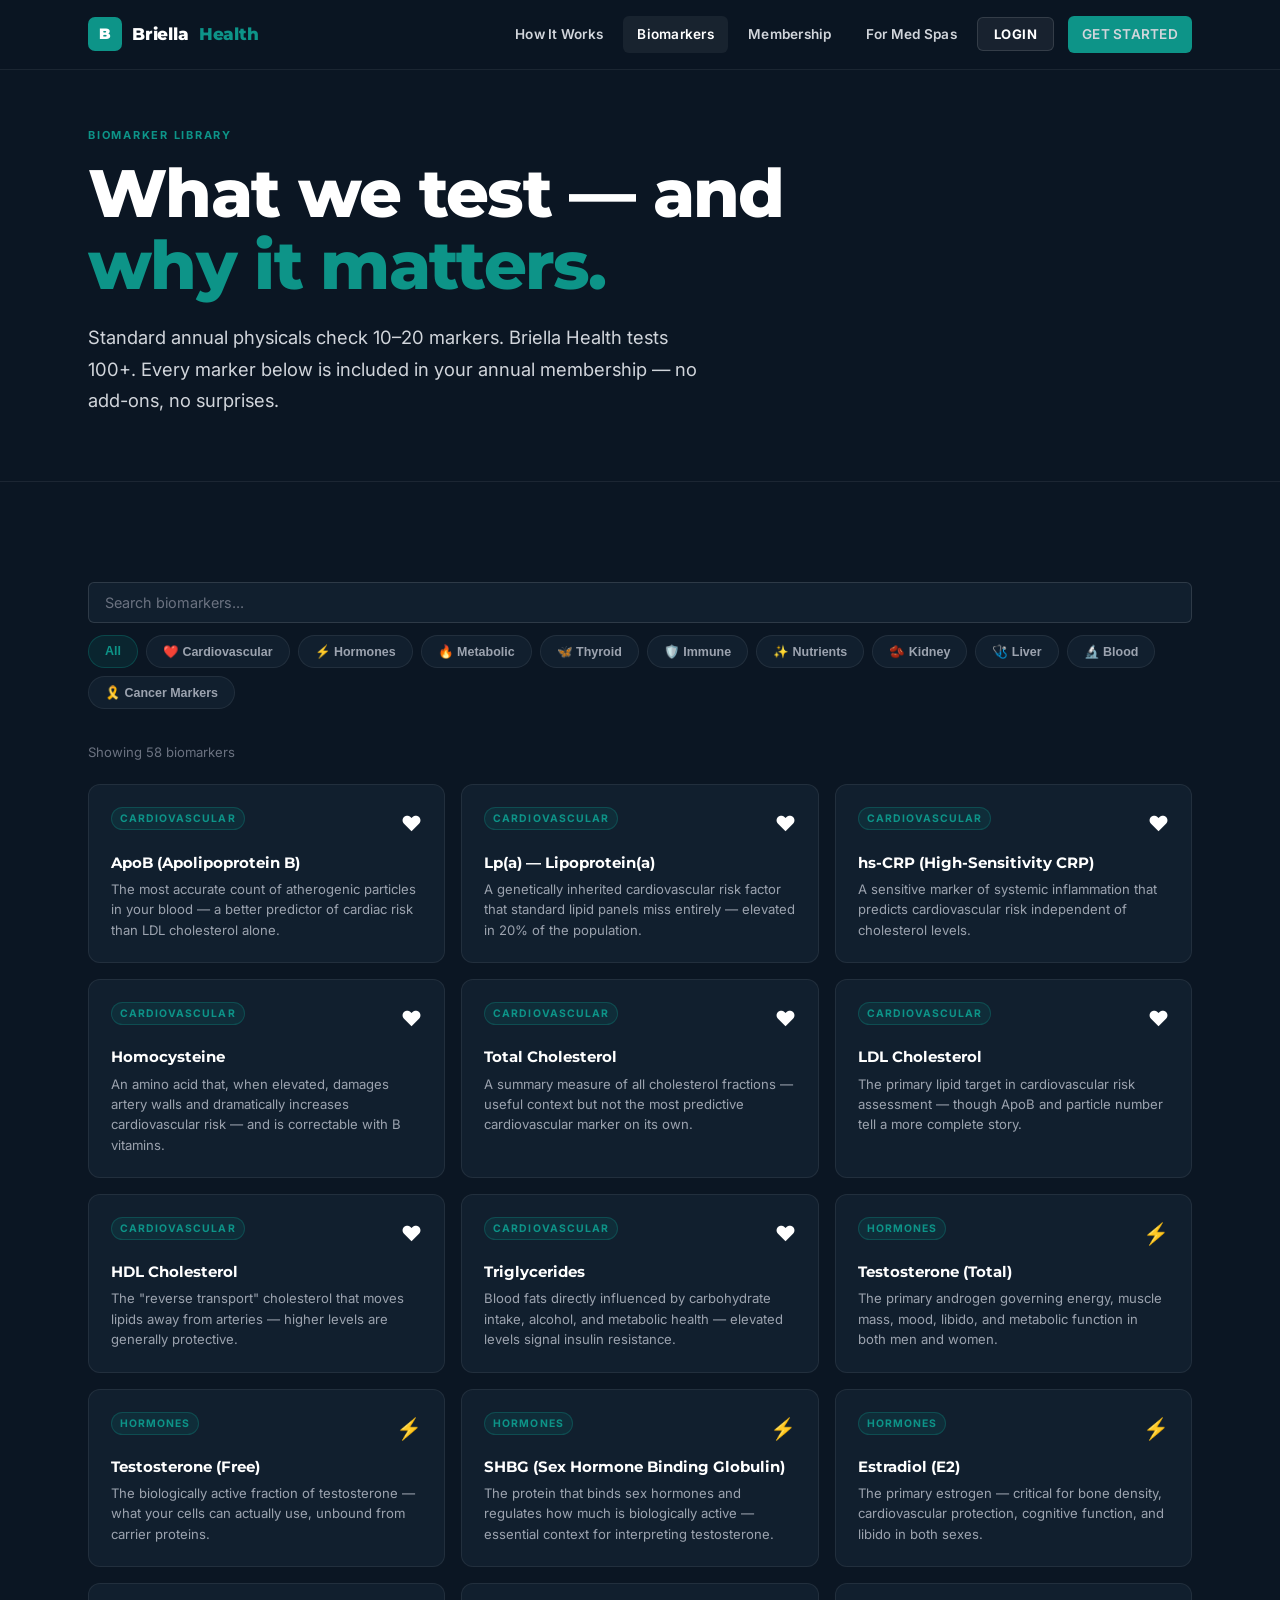
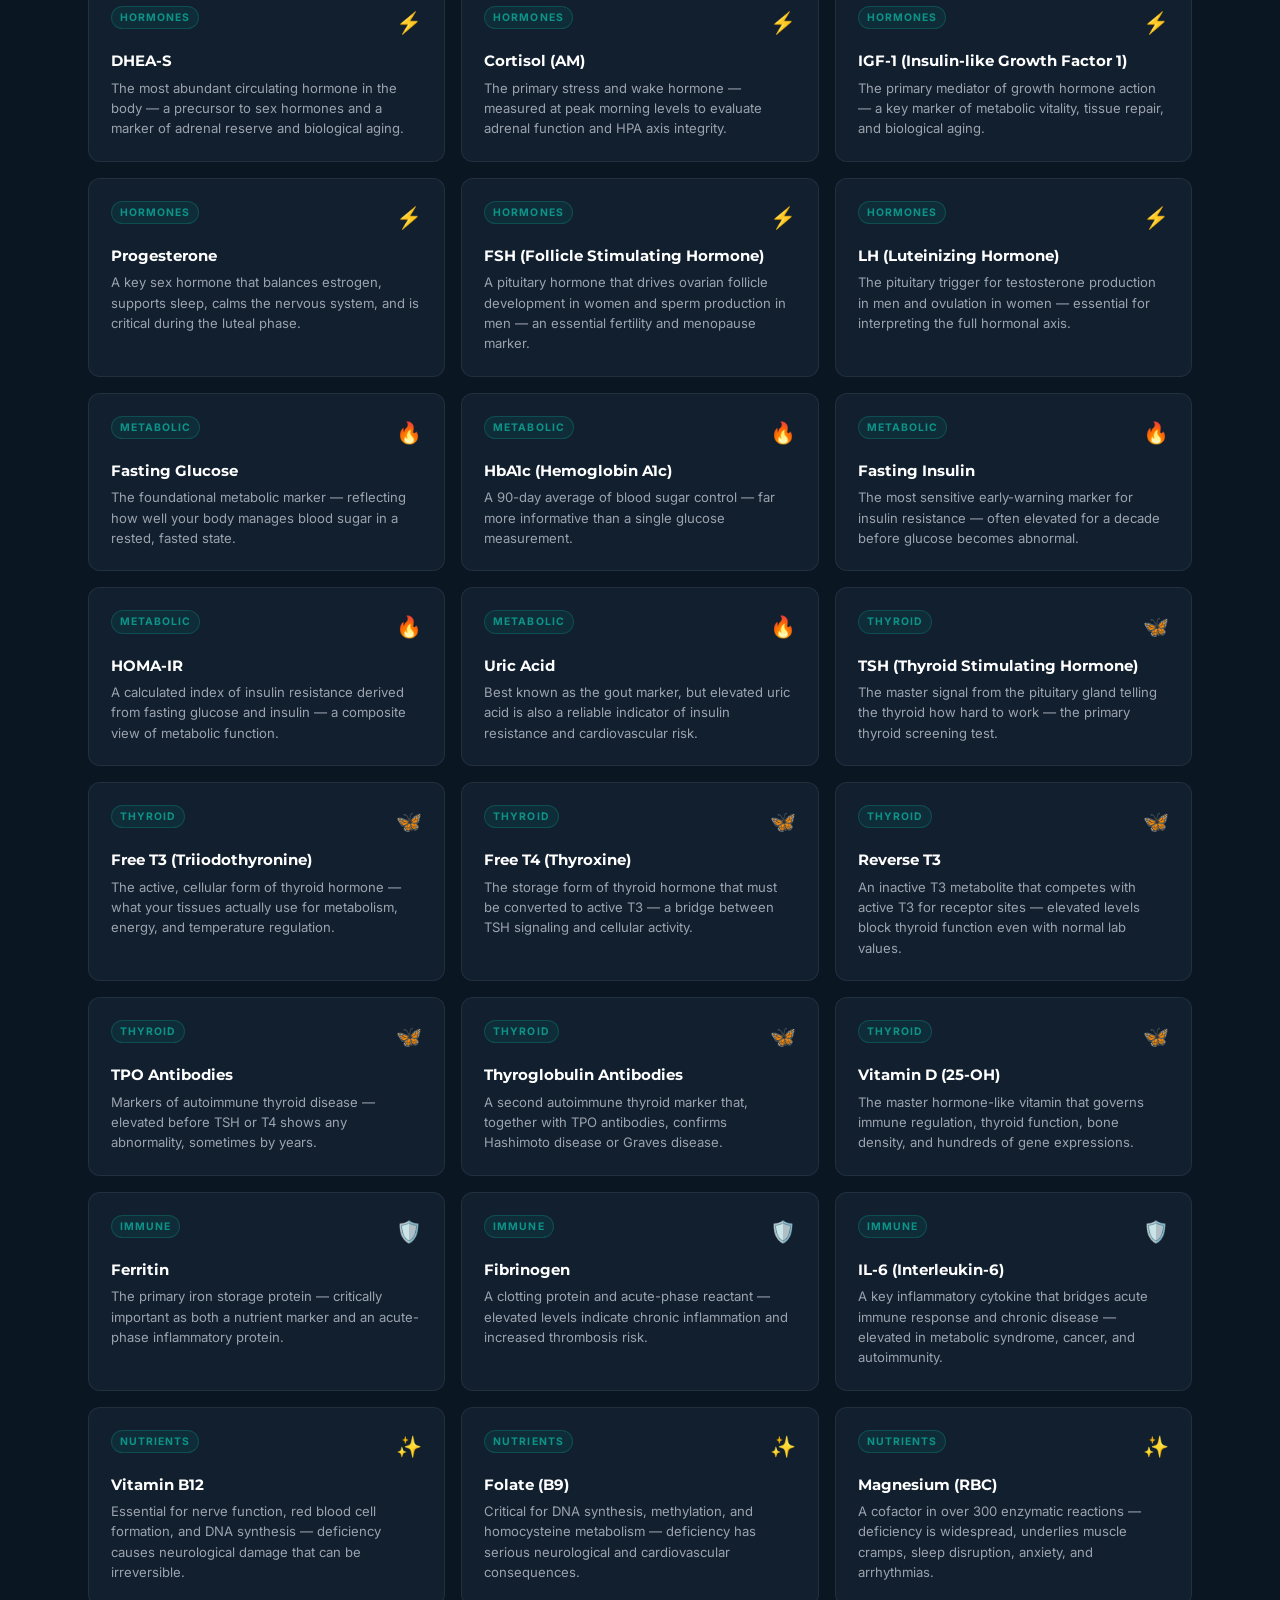
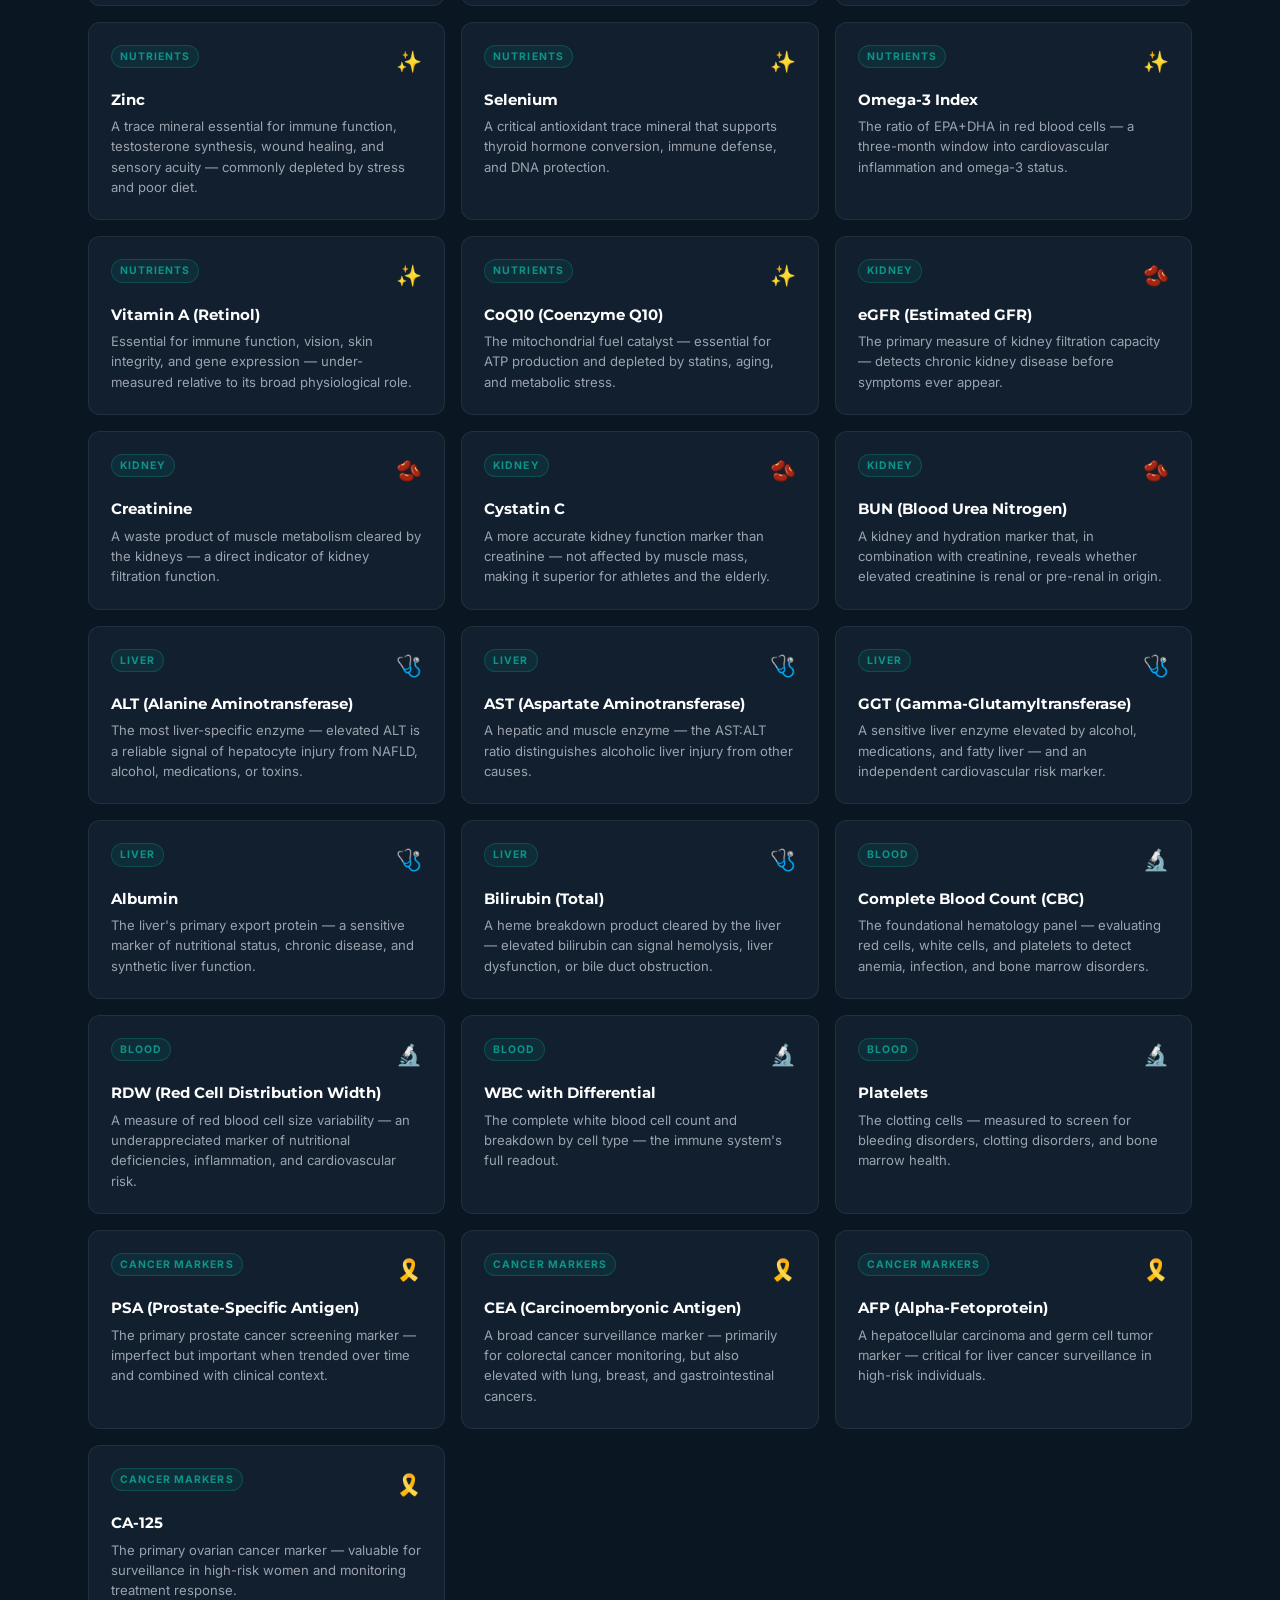
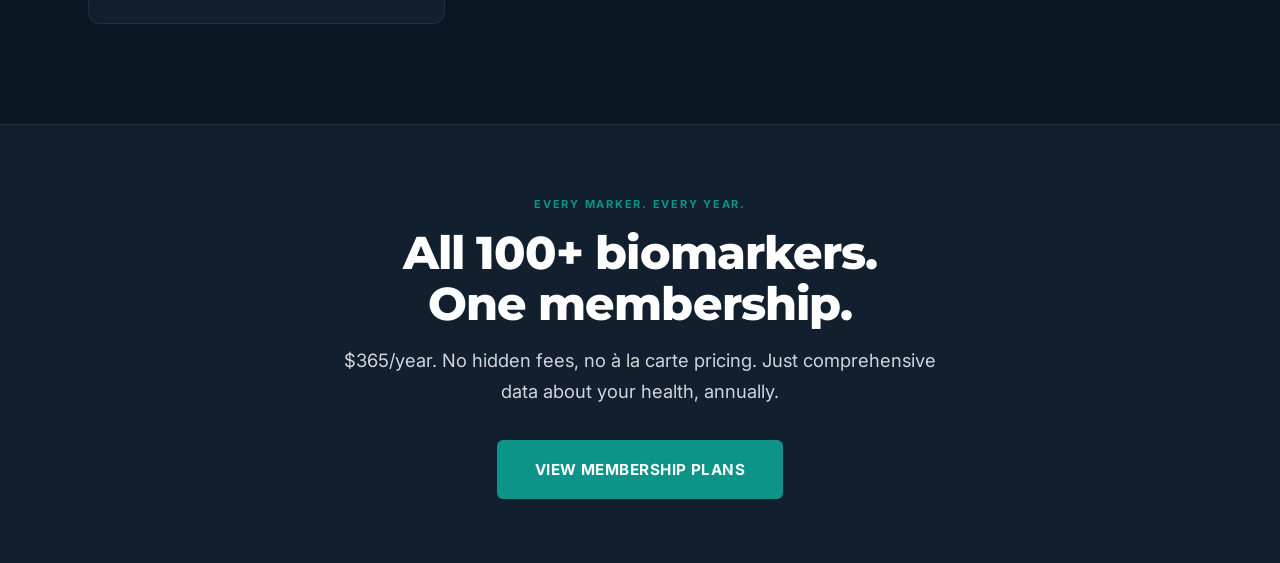
==== biomarkers.html @ 06ab7727 "Add patient portal, spa dashboard, biomarker library, B2B page New pages: - biomarkers.html: Searcha" ====
<!DOCTYPE html>
<html lang="en">
<head>
  <meta charset="UTF-8">
  <meta name="viewport" content="width=device-width, initial-scale=1.0">
  <title>Briella Health — Biomarker Library</title>
  <meta name="description" content="Explore the 100+ biomarkers included in every Briella Health membership. Understand what each test measures, why it matters, and what optimal looks like.">
  <link rel="stylesheet" href="styles.css">
  <link rel="preconnect" href="https://fonts.googleapis.com">
  <link rel="preconnect" href="https://fonts.gstatic.com" crossorigin>
</head>
<body>

<!-- NAV -->
<nav>
  <div class="nav-inner">
    <a href="index.html" class="nav-logo">
      <div class="logo-mark">B</div>
      Briella <span>Health</span>
    </a>
    <div class="nav-links" id="navLinks">
      <a href="how-it-works.html">How It Works</a>
      <a href="biomarkers.html" class="active">Biomarkers</a>
      <a href="membership.html">Membership</a>
      <a href="for-med-spas.html">For Med Spas</a>
      <button onclick="openLoginModal()" class="btn btn-ghost" style="font-size:0.82rem;padding:8px 16px;">Login</button>
      <a href="#waitlist" class="btn btn-primary nav-cta">Get Started</a>
    </div>
    <button class="nav-toggle" onclick="document.getElementById('navLinks').classList.toggle('open')" aria-label="Menu">
      <svg width="22" height="22" viewBox="0 0 24 24" fill="none" stroke="currentColor" stroke-width="2"><line x1="3" y1="6" x2="21" y2="6"/><line x1="3" y1="12" x2="21" y2="12"/><line x1="3" y1="18" x2="21" y2="18"/></svg>
    </button>
  </div>
</nav>

<!-- HERO -->
<section style="padding: 120px 0 64px; border-bottom: 1px solid var(--border);">
  <div class="container">
    <div class="eyebrow">Biomarker Library</div>
    <h1 style="max-width:700px;margin-bottom:20px;">What we test — and <em style="font-style:normal;color:var(--teal);">why it matters.</em></h1>
    <p class="lead" style="max-width:620px;margin-bottom:0;">Standard annual physicals check 10–20 markers. Briella Health tests 100+. Every marker below is included in your annual membership — no add-ons, no surprises.</p>
  </div>
</section>

<!-- LIBRARY -->
<section class="section">
  <div class="container">
    <div class="search-filter-bar">
      <input class="search-input" type="text" id="bmSearch" placeholder="Search biomarkers..." oninput="filterBiomarkers()">
      <div class="filter-tabs" id="filterTabs">
        <button class="filter-tab active" onclick="setFilter('all',this)">All</button>
        <button class="filter-tab" onclick="setFilter('cardiovascular',this)">❤️ Cardiovascular</button>
        <button class="filter-tab" onclick="setFilter('hormones',this)">⚡ Hormones</button>
        <button class="filter-tab" onclick="setFilter('metabolic',this)">🔥 Metabolic</button>
        <button class="filter-tab" onclick="setFilter('thyroid',this)">🦋 Thyroid</button>
        <button class="filter-tab" onclick="setFilter('immune',this)">🛡️ Immune</button>
        <button class="filter-tab" onclick="setFilter('nutrients',this)">✨ Nutrients</button>
        <button class="filter-tab" onclick="setFilter('kidney',this)">🫘 Kidney</button>
        <button class="filter-tab" onclick="setFilter('liver',this)">🩺 Liver</button>
        <button class="filter-tab" onclick="setFilter('blood',this)">🔬 Blood</button>
        <button class="filter-tab" onclick="setFilter('cancer',this)">🎗️ Cancer Markers</button>
      </div>
    </div>
    <p class="bm-count-label" id="bmCountLabel">Showing all 68 biomarkers</p>
    <div class="bm-library-grid" id="bmGrid"></div>
  </div>
</section>

<!-- CTA -->
<section class="section-sm" style="background:var(--bg-card);border-top:1px solid var(--border);">
  <div class="container text-center">
    <div class="eyebrow">Every marker. Every year.</div>
    <h2 style="margin-bottom:16px;">All 100+ biomarkers.<br>One membership.</h2>
    <p class="lead" style="margin:0 auto 32px;">$365/year. No hidden fees, no à la carte pricing. Just comprehensive data about your health, annually.</p>
    <a href="membership.html" class="btn btn-primary btn-lg">View Membership Plans</a>
  </div>
</section>

<!-- LOGIN MODAL -->
<div class="login-modal-overlay" id="loginModal" onclick="if(event.target===this)closeLoginModal()">
  <div class="login-modal">
    <button class="login-modal-close" onclick="closeLoginModal()">&#215;</button>
    <h3>Welcome back</h3>
    <p class="login-subtitle">Sign in to your Briella Health account</p>
    <div class="login-options">
      <a href="patient-portal.html" class="login-option">
        <div class="login-option-icon">🧬</div>
        <div><h4>I'm a Patient</h4><p>View your lab results, biomarker trends, and health insights</p></div>
      </a>
      <div class="login-divider">or</div>
      <a href="spa-portal.html" class="login-option">
        <div class="login-option-icon">🏥</div>
        <div><h4>I'm a Provider / Med Spa</h4><p>Manage your patients and view their lab results</p></div>
      </a>
    </div>
  </div>
</div>

<script>
const biomarkers = [
  // CARDIOVASCULAR
  { id:'apoB', name:'ApoB (Apolipoprotein B)', cat:'cardiovascular', icon:'❤️', short:'The most accurate count of atherogenic particles in your blood — a better predictor of cardiac risk than LDL cholesterol alone.', why:'Unlike LDL-C, which measures cholesterol mass, ApoB directly counts every particle capable of depositing plaque. High ApoB predicts cardiovascular events even when standard LDL appears normal. Many cardiologists now consider it the primary lipid target.', std:'Rarely included in standard panels', opt:'< 80 mg/dL (< 60 if high risk)', unit:'mg/dL' },
  { id:'lpA', name:'Lp(a) — Lipoprotein(a)', cat:'cardiovascular', icon:'❤️', short:'A genetically inherited cardiovascular risk factor that standard lipid panels miss entirely — elevated in 20% of the population.', why:'Lp(a) is an independent risk factor for heart attack, stroke, and aortic valve disease. It is almost entirely determined by genetics, unaffected by diet or most medications. Knowing your level informs lifetime risk and surveillance decisions.', std:'Not included in standard panels', opt:'< 30 mg/dL', unit:'mg/dL' },
  { id:'hsCRP', name:'hs-CRP (High-Sensitivity CRP)', cat:'cardiovascular', icon:'❤️', short:'A sensitive marker of systemic inflammation that predicts cardiovascular risk independent of cholesterol levels.', why:'Chronic low-grade inflammation is a driver of atherosclerosis, metabolic disease, and many cancers. hs-CRP can identify inflammation before symptoms appear. Levels above 3 mg/L double cardiovascular risk regardless of lipid status.', std:'> 3 mg/L (flagged as elevated)', opt:'< 1.0 mg/L', unit:'mg/L' },
  { id:'homocysteine', name:'Homocysteine', cat:'cardiovascular', icon:'❤️', short:'An amino acid that, when elevated, damages artery walls and dramatically increases cardiovascular risk — and is correctable with B vitamins.', why:'Elevated homocysteine is an independent risk factor for heart disease, stroke, cognitive decline, and blood clots. It is highly responsive to B12, folate, and B6 supplementation — making it an actionable finding when caught early.', std:'Not included in standard panels', opt:'< 8 µmol/L', unit:'µmol/L' },
  { id:'totalChol', name:'Total Cholesterol', cat:'cardiovascular', icon:'❤️', short:'A summary measure of all cholesterol fractions — useful context but not the most predictive cardiovascular marker on its own.', why:'Total cholesterol alone has limited predictive value. It is most useful when interpreted alongside HDL, LDL, ApoB, and triglycerides as part of a complete lipid picture. Very low total cholesterol can also indicate malnutrition or liver disease.', std:'< 200 mg/dL', opt:'150–200 mg/dL (context-dependent)', unit:'mg/dL' },
  { id:'ldl', name:'LDL Cholesterol', cat:'cardiovascular', icon:'❤️', short:'The primary lipid target in cardiovascular risk assessment — though ApoB and particle number tell a more complete story.', why:'LDL transports cholesterol to cells and arterial walls. Persistently elevated LDL accelerates plaque formation. Calculated LDL (Friedewald) can underestimate true risk in high-triglyceride states — direct measurement is more accurate.', std:'< 100 mg/dL (standard), < 70 if high risk', opt:'< 70 mg/dL for optimal cardiovascular health', unit:'mg/dL' },
  { id:'hdl', name:'HDL Cholesterol', cat:'cardiovascular', icon:'❤️', short:'The "reverse transport" cholesterol that moves lipids away from arteries — higher levels are generally protective.', why:'HDL mediates reverse cholesterol transport, removing lipids from vessel walls. Low HDL (< 40 in men, < 50 in women) is an independent cardiovascular risk factor. However, very high HDL does not always confer additional protection.', std:'> 40 mg/dL (men), > 50 mg/dL (women)', opt:'> 60 mg/dL', unit:'mg/dL' },
  { id:'trig', name:'Triglycerides', cat:'cardiovascular', icon:'❤️', short:'Blood fats directly influenced by carbohydrate intake, alcohol, and metabolic health — elevated levels signal insulin resistance.', why:'Triglycerides are a sensitive marker of metabolic dysfunction. Levels above 150 mg/dL suggest early insulin resistance. Very high triglycerides (> 500 mg/dL) carry a risk of pancreatitis. The triglyceride-to-HDL ratio is a practical insulin resistance proxy.', std:'< 150 mg/dL', opt:'< 80 mg/dL', unit:'mg/dL' },

  // HORMONES
  { id:'testTotal', name:'Testosterone (Total)', cat:'hormones', icon:'⚡', short:'The primary androgen governing energy, muscle mass, mood, libido, and metabolic function in both men and women.', why:'Total testosterone reflects overall androgen production but must be interpreted alongside free testosterone and SHBG. Low levels correlate with fatigue, low libido, muscle loss, insulin resistance, and depression. Optimal levels differ significantly from "normal" reference ranges.', std:'300–1000 ng/dL (men), 15–70 ng/dL (women)', opt:'600–900 ng/dL (men), 50–80 ng/dL (women)', unit:'ng/dL' },
  { id:'testFree', name:'Testosterone (Free)', cat:'hormones', icon:'⚡', short:'The biologically active fraction of testosterone — what your cells can actually use, unbound from carrier proteins.', why:'Up to 98% of testosterone is bound to SHBG or albumin and unavailable for tissue use. Free testosterone reflects what is actually biologically active. A man can have normal total testosterone but low free testosterone due to high SHBG — and experience all the symptoms of deficiency.', std:'5–21 ng/dL (men)', opt:'15–25 ng/dL (men)', unit:'ng/dL' },
  { id:'shbg', name:'SHBG (Sex Hormone Binding Globulin)', cat:'hormones', icon:'⚡', short:'The protein that binds sex hormones and regulates how much is biologically active — essential context for interpreting testosterone.', why:'High SHBG reduces free testosterone availability despite normal total levels. Low SHBG (common in insulin resistance and obesity) can make total testosterone appear adequate when functional hormone activity is compromised. SHBG is the key to interpreting your androgen picture accurately.', std:'10–57 nmol/L (men), 18–144 nmol/L (women)', opt:'20–40 nmol/L (men)', unit:'nmol/L' },
  { id:'estradiol', name:'Estradiol (E2)', cat:'hormones', icon:'⚡', short:'The primary estrogen — critical for bone density, cardiovascular protection, cognitive function, and libido in both sexes.', why:'In women, estradiol drives the menstrual cycle and protects bone and cardiovascular health. In men, it is produced via aromatization of testosterone and is equally important — low levels cause joint pain, low libido, and osteoporosis; high levels cause fluid retention and gynecomastia.', std:'15–350 pg/mL (women, cycle-dependent); < 39 pg/mL (men)', opt:'Women (follicular): 50–200 pg/mL; Men: 20–30 pg/mL', unit:'pg/mL' },
  { id:'dheas', name:'DHEA-S', cat:'hormones', icon:'⚡', short:'The most abundant circulating hormone in the body — a precursor to sex hormones and a marker of adrenal reserve and biological aging.', why:'DHEA-S declines steadily with age, peaking in the late 20s. Low levels correlate with fatigue, immune dysfunction, and accelerated aging. It serves as a precursor pool for both testosterone and estrogen. Tracking DHEA-S over time is a useful proxy for biological age.', std:'35–430 µg/dL (men), 45–320 µg/dL (women)', opt:'200–350 µg/dL (men), 150–250 µg/dL (women)', unit:'µg/dL' },
  { id:'cortisol', name:'Cortisol (AM)', cat:'hormones', icon:'⚡', short:'The primary stress and wake hormone — measured at peak morning levels to evaluate adrenal function and HPA axis integrity.', why:'Morning cortisol reflects adrenal reserve and circadian rhythm integrity. Chronically elevated cortisol suppresses testosterone, promotes fat storage, impairs sleep, and accelerates immune aging. Low morning cortisol can indicate adrenal insufficiency or burnout.', std:'6–23 µg/dL (AM)', opt:'12–20 µg/dL (AM)', unit:'µg/dL' },
  { id:'igf1', name:'IGF-1 (Insulin-like Growth Factor 1)', cat:'hormones', icon:'⚡', short:'The primary mediator of growth hormone action — a key marker of metabolic vitality, tissue repair, and biological aging.', why:'IGF-1 declines with age and reflects growth hormone output. Optimal levels support muscle synthesis, bone density, cognitive function, and cellular repair. Very high IGF-1 is associated with increased cancer risk; very low levels correlate with sarcopenia and frailty.', std:'75–200 ng/mL (age-dependent)', opt:'150–250 ng/mL (age-adjusted)', unit:'ng/mL' },
  { id:'progesterone', name:'Progesterone', cat:'hormones', icon:'⚡', short:'A key sex hormone that balances estrogen, supports sleep, calms the nervous system, and is critical during the luteal phase.', why:'In women, progesterone deficiency causes irregular cycles, poor sleep, anxiety, and estrogen dominance symptoms. In men, progesterone is a precursor to testosterone and has neuroprotective effects. Low progesterone is among the most undertested and underdiagnosed hormonal imbalances.', std:'Women (luteal): 5–20 ng/mL; Men: 0.1–0.3 ng/mL', opt:'Women (luteal): 10–25 ng/mL', unit:'ng/mL' },
  { id:'fsh', name:'FSH (Follicle Stimulating Hormone)', cat:'hormones', icon:'⚡', short:'A pituitary hormone that drives ovarian follicle development in women and sperm production in men — an essential fertility and menopause marker.', why:'Elevated FSH in women signals diminished ovarian reserve or menopause. In men, elevated FSH with low testosterone indicates primary hypogonadism (testicular origin). Low FSH in both sexes points to pituitary or hypothalamic dysfunction.', std:'Women: 3–10 mIU/mL (follicular); Men: 1–12 mIU/mL', opt:'Context-dependent by sex and cycle phase', unit:'mIU/mL' },
  { id:'lh', name:'LH (Luteinizing Hormone)', cat:'hormones', icon:'⚡', short:'The pituitary trigger for testosterone production in men and ovulation in women — essential for interpreting the full hormonal axis.', why:'LH and FSH together define whether a hormone problem originates in the gonads (primary) or the pituitary/hypothalamus (secondary). This distinction changes treatment entirely. The LH:FSH ratio is also diagnostically important in PCOS.', std:'Women: 2–15 mIU/mL; Men: 1–9 mIU/mL', opt:'Interpretation requires clinical context', unit:'mIU/mL' },

  // METABOLIC
  { id:'glucose', name:'Fasting Glucose', cat:'metabolic', icon:'🔥', short:'The foundational metabolic marker — reflecting how well your body manages blood sugar in a rested, fasted state.', why:'Fasting glucose is the primary screen for diabetes and prediabetes. But "normal" on standard panels (< 100 mg/dL) still leaves room for metabolic dysfunction. Optimal levels below 85 mg/dL correlate with reduced cancer, cardiovascular, and all-cause mortality risk.', std:'70–99 mg/dL (normal); 100–125 (prediabetes)', opt:'72–85 mg/dL', unit:'mg/dL' },
  { id:'hba1c', name:'HbA1c (Hemoglobin A1c)', cat:'metabolic', icon:'🔥', short:'A 90-day average of blood sugar control — far more informative than a single glucose measurement.', why:'HbA1c reflects cumulative glucose exposure over three months by measuring glycated hemoglobin. It catches chronic hyperglycemia missed by fasting glucose alone and is the standard diagnostic tool for diabetes. Levels above 5.6% indicate prediabetes risk.', std:'< 5.7% (normal)', opt:'4.8–5.4%', unit:'%' },
  { id:'insulin', name:'Fasting Insulin', cat:'metabolic', icon:'🔥', short:'The most sensitive early-warning marker for insulin resistance — often elevated for a decade before glucose becomes abnormal.', why:'Insulin resistance drives type 2 diabetes, PCOS, weight gain, cardiovascular disease, and many cancers — but fasting glucose can remain normal while insulin is already chronically elevated. Fasting insulin catches the problem 10–15 years earlier than glucose does.', std:'2–25 µIU/mL', opt:'2–6 µIU/mL', unit:'µIU/mL' },
  { id:'homaIR', name:'HOMA-IR', cat:'metabolic', icon:'🔥', short:'A calculated index of insulin resistance derived from fasting glucose and insulin — a composite view of metabolic function.', why:'HOMA-IR = (fasting insulin × fasting glucose) / 405. It quantifies the degree of insulin resistance more meaningfully than either value alone. A HOMA-IR above 2.0 suggests significant insulin resistance; above 2.9 is associated with metabolic syndrome.', std:'< 2.9 (accepted normal)', opt:'< 1.5', unit:'index' },
  { id:'uricAcid', name:'Uric Acid', cat:'metabolic', icon:'🔥', short:'Best known as the gout marker, but elevated uric acid is also a reliable indicator of insulin resistance and cardiovascular risk.', why:'Uric acid is produced when purines are metabolized. Hyperuricemia causes gout but also independently predicts metabolic syndrome, kidney disease, and cardiovascular events. Fructose consumption and insulin resistance drive levels up even without dietary purine excess.', std:'2.5–7.5 mg/dL (men)', opt:'< 5.5 mg/dL', unit:'mg/dL' },

  // THYROID
  { id:'tsh', name:'TSH (Thyroid Stimulating Hormone)', cat:'thyroid', icon:'🦋', short:'The master signal from the pituitary gland telling the thyroid how hard to work — the primary thyroid screening test.', why:'TSH is the most sensitive indicator of thyroid status. It rises when the thyroid is underperforming (hypothyroid) and falls when it is overactive (hyperthyroid). However, TSH alone misses many cases of thyroid dysfunction — particularly conversion problems and autoimmune disease.', std:'0.4–4.5 mIU/L', opt:'1.0–2.0 mIU/L', unit:'mIU/L' },
  { id:'freeT3', name:'Free T3 (Triiodothyronine)', cat:'thyroid', icon:'🦋', short:'The active, cellular form of thyroid hormone — what your tissues actually use for metabolism, energy, and temperature regulation.', why:'T3 is four times more metabolically potent than T4. TSH and T4 can appear normal while T3 conversion is impaired — leaving patients with hypothyroid symptoms but "normal" labs. Low Free T3 causes fatigue, cold intolerance, weight gain, and brain fog despite normal TSH.', std:'2.3–4.2 pg/mL', opt:'3.2–4.2 pg/mL', unit:'pg/mL' },
  { id:'freeT4', name:'Free T4 (Thyroxine)', cat:'thyroid', icon:'🦋', short:'The storage form of thyroid hormone that must be converted to active T3 — a bridge between TSH signaling and cellular activity.', why:'T4 is produced by the thyroid and converted peripherally to active T3. Low Free T4 with elevated TSH confirms hypothyroidism. Normal T4 with low T3 suggests a conversion problem — often caused by stress, nutrient deficiencies, or inflammation.', std:'0.8–1.8 ng/dL', opt:'1.1–1.6 ng/dL', unit:'ng/dL' },
  { id:'reverseT3', name:'Reverse T3', cat:'thyroid', icon:'🦋', short:'An inactive T3 metabolite that competes with active T3 for receptor sites — elevated levels block thyroid function even with normal lab values.', why:'Under chronic stress, inflammation, or caloric restriction, the body converts T4 to Reverse T3 instead of active T3. High rT3 blocks T3 receptors, causing functional hypothyroidism — with normal TSH, T4, and even T3. This marker is missed by every standard thyroid panel.', std:'9.2–24.1 ng/dL', opt:'< 15 ng/dL; Free T3:rT3 ratio > 20', unit:'ng/dL' },
  { id:'tpoAb', name:'TPO Antibodies', cat:'thyroid', icon:'🦋', short:'Markers of autoimmune thyroid disease — elevated before TSH or T4 shows any abnormality, sometimes by years.', why:'Anti-TPO antibodies attack thyroid peroxidase, the enzyme responsible for thyroid hormone synthesis. Elevated TPO antibodies diagnose Hashimoto thyroiditis — the most common autoimmune disease in the US. Identifying it early allows intervention before gland destruction progresses.', std:'< 35 IU/mL', opt:'< 10 IU/mL', unit:'IU/mL' },
  { id:'tgAb', name:'Thyroglobulin Antibodies', cat:'thyroid', icon:'🦋', short:'A second autoimmune thyroid marker that, together with TPO antibodies, confirms Hashimoto disease or Graves disease.', why:'Thyroglobulin antibodies (TgAb) are present in 60–80% of Hashimoto patients and some Graves patients. In thyroid cancer follow-up, TgAb can interfere with thyroglobulin measurements. Testing both TPO and TgAb maximizes autoimmune thyroid detection.', std:'< 4 IU/mL', opt:'< 1 IU/mL', unit:'IU/mL' },
  { id:'vitD3', name:'Vitamin D (25-OH)', cat:'thyroid', icon:'🦋', short:'The master hormone-like vitamin that governs immune regulation, thyroid function, bone density, and hundreds of gene expressions.', why:'Vitamin D deficiency impairs thyroid hormone receptor sensitivity, worsens autoimmune thyroid disease, and reduces immune surveillance. Over 40% of Americans are deficient. Optimal levels require supplementation and monitoring — the standard "sufficient" cutoff of 30 ng/mL is too low for optimal function.', std:'30–100 ng/mL (sufficient)', opt:'60–80 ng/mL', unit:'ng/mL' },

  // IMMUNE & INFLAMMATION
  { id:'ferritin', name:'Ferritin', cat:'immune', icon:'🛡️', short:'The primary iron storage protein — critically important as both a nutrient marker and an acute-phase inflammatory protein.', why:'Ferritin reflects iron stores but also rises sharply with inflammation, masking true deficiency. Low ferritin causes fatigue, hair loss, and poor cognitive function long before anemia develops. High ferritin signals iron overload (hemochromatosis risk) or hidden chronic inflammation.', std:'12–300 ng/mL (men); 12–150 ng/mL (women)', opt:'70–150 ng/mL (men); 50–100 ng/mL (women)', unit:'ng/mL' },
  { id:'fibrinogen', name:'Fibrinogen', cat:'immune', icon:'🛡️', short:'A clotting protein and acute-phase reactant — elevated levels indicate chronic inflammation and increased thrombosis risk.', why:'Fibrinogen is both a cardiovascular risk marker and a marker of systemic inflammation. Chronically elevated fibrinogen thickens blood, promotes clot formation, and predicts cardiovascular events. It is responsive to lifestyle modification, statins, and anti-inflammatory interventions.', std:'200–400 mg/dL', opt:'200–300 mg/dL', unit:'mg/dL' },
  { id:'il6', name:'IL-6 (Interleukin-6)', cat:'immune', icon:'🛡️', short:'A key inflammatory cytokine that bridges acute immune response and chronic disease — elevated in metabolic syndrome, cancer, and autoimmunity.', why:'IL-6 orchestrates the acute phase inflammatory response and stimulates CRP production. Chronically elevated IL-6 drives insulin resistance, muscle wasting, depression, and accelerated cognitive aging. It is a key biomarker in oncology, rheumatology, and metabolic medicine.', std:'< 7 pg/mL', opt:'< 3 pg/mL', unit:'pg/mL' },

  // NUTRIENTS & VITAMINS
  { id:'b12', name:'Vitamin B12', cat:'nutrients', icon:'✨', short:'Essential for nerve function, red blood cell formation, and DNA synthesis — deficiency causes neurological damage that can be irreversible.', why:'B12 deficiency causes peripheral neuropathy, megaloblastic anemia, cognitive impairment, and elevated homocysteine. It is common in vegans, those taking metformin or acid suppressants, and older adults with reduced intrinsic factor. Serum B12 can appear adequate while functional deficiency exists — methylmalonic acid confirms.', std:'200–900 pg/mL', opt:'700–1000 pg/mL', unit:'pg/mL' },
  { id:'folate', name:'Folate (B9)', cat:'nutrients', icon:'✨', short:'Critical for DNA synthesis, methylation, and homocysteine metabolism — deficiency has serious neurological and cardiovascular consequences.', why:'Folate is essential for one-carbon metabolism, driving methylation reactions throughout the body. Deficiency elevates homocysteine, impairs DNA repair, and causes neural tube defects in pregnancy. MTHFR gene variants reduce folate conversion efficiency and require methylated supplementation.', std:'> 5.9 ng/mL', opt:'> 15 ng/mL', unit:'ng/mL' },
  { id:'magnesium', name:'Magnesium (RBC)', cat:'nutrients', icon:'✨', short:'A cofactor in over 300 enzymatic reactions — deficiency is widespread, underlies muscle cramps, sleep disruption, anxiety, and arrhythmias.', why:'Standard serum magnesium reflects less than 1% of total body stores and misses most deficiency. RBC magnesium is the functional measure. Deficiency impairs ATP production, insulin signaling, neurotransmitter balance, and vascular tone. Over 60% of Americans do not meet the RDA.', std:'Serum: 1.7–2.2 mg/dL', opt:'RBC Mag: 5.5–7.0 mg/dL', unit:'mg/dL' },
  { id:'zinc', name:'Zinc', cat:'nutrients', icon:'✨', short:'A trace mineral essential for immune function, testosterone synthesis, wound healing, and sensory acuity — commonly depleted by stress and poor diet.', why:'Zinc deficiency suppresses immune function, reduces testosterone production, impairs wound healing, and causes loss of taste and smell. It is the second most abundant trace element in the body and a cofactor for over 300 enzymes. Stress, alcohol, and phytate-rich diets deplete it rapidly.', std:'60–130 µg/dL', opt:'90–115 µg/dL', unit:'µg/dL' },
  { id:'selenium', name:'Selenium', cat:'nutrients', icon:'✨', short:'A critical antioxidant trace mineral that supports thyroid hormone conversion, immune defense, and DNA protection.', why:'Selenium is required for the selenoproteins that convert T4 to active T3 and neutralize peroxides generated during thyroid hormone synthesis. Deficiency worsens Hashimoto thyroiditis, impairs fertility, and reduces cancer surveillance. Soil depletion has made deficiency more common.', std:'70–150 ng/mL', opt:'110–130 ng/mL', unit:'ng/mL' },
  { id:'omega3', name:'Omega-3 Index', cat:'nutrients', icon:'✨', short:'The ratio of EPA+DHA in red blood cells — a three-month window into cardiovascular inflammation and omega-3 status.', why:'The Omega-3 Index (EPA+DHA as % of RBC fatty acids) predicts cardiovascular risk independently of cholesterol. An index below 4% doubles cardiac event risk. Achieving 8–12% through diet or supplementation reduces inflammation, triglycerides, and arrhythmia risk. RBC measurement reflects long-term intake.', std:'> 4% (minimum)', opt:'8–12%', unit:'% of RBC fatty acids' },
  { id:'vitA', name:'Vitamin A (Retinol)', cat:'nutrients', icon:'✨', short:'Essential for immune function, vision, skin integrity, and gene expression — under-measured relative to its broad physiological role.', why:'Vitamin A deficiency impairs immune surveillance, night vision, and epithelial barrier integrity. Excess (usually from supplements) is hepatotoxic. Vitamin A status is tightly connected to zinc (required for retinol-binding protein), making concurrent testing clinically informative.', std:'32–72 µg/dL', opt:'50–80 µg/dL', unit:'µg/dL' },
  { id:'coq10', name:'CoQ10 (Coenzyme Q10)', cat:'nutrients', icon:'✨', short:'The mitochondrial fuel catalyst — essential for ATP production and depleted by statins, aging, and metabolic stress.', why:'CoQ10 is the electron carrier in the mitochondrial respiratory chain. It declines with age and is dramatically depleted by statin drugs (which block its synthesis pathway). Low CoQ10 causes muscle weakness, fatigue, and cardiac dysfunction. It is also a potent lipid-soluble antioxidant.', std:'0.5–1.7 µg/mL', opt:'1.0–2.0 µg/mL', unit:'µg/mL' },

  // KIDNEY
  { id:'egfr', name:'eGFR (Estimated GFR)', cat:'kidney', icon:'🫘', short:'The primary measure of kidney filtration capacity — detects chronic kidney disease before symptoms ever appear.', why:'eGFR estimates glomerular filtration rate from creatinine, age, and sex. Early CKD (eGFR 60–90) is asymptomatic and reversible with intervention. Below 60, damage accelerates. Tracking eGFR trends over time is more informative than any single value.', std:'> 60 mL/min/1.73m² (acceptable)', opt:'> 90 mL/min/1.73m²', unit:'mL/min/1.73m²' },
  { id:'creatinine', name:'Creatinine', cat:'kidney', icon:'🫘', short:'A waste product of muscle metabolism cleared by the kidneys — a direct indicator of kidney filtration function.', why:'Creatinine rises when kidneys cannot filter adequately. It must be interpreted alongside eGFR and muscle mass — athletes and muscular individuals have higher baseline creatinine. Rapid creatinine increases signal acute kidney injury even within the "normal" range.', std:'0.7–1.3 mg/dL (men); 0.5–1.1 mg/dL (women)', opt:'0.8–1.1 mg/dL (men)', unit:'mg/dL' },
  { id:'cystatinC', name:'Cystatin C', cat:'kidney', icon:'🫘', short:'A more accurate kidney function marker than creatinine — not affected by muscle mass, making it superior for athletes and the elderly.', why:'Cystatin C is produced at a constant rate by all nucleated cells and filtered exclusively by glomeruli. Unlike creatinine, it is unaffected by muscle mass, diet, or exercise, making it the gold standard for early CKD detection and a better predictor of cardiovascular outcomes.', std:'0.62–1.15 mg/L', opt:'< 0.85 mg/L', unit:'mg/L' },
  { id:'bun', name:'BUN (Blood Urea Nitrogen)', cat:'kidney', icon:'🫘', short:'A kidney and hydration marker that, in combination with creatinine, reveals whether elevated creatinine is renal or pre-renal in origin.', why:'BUN reflects protein catabolism and kidney urea excretion. The BUN:creatinine ratio distinguishes kidney-intrinsic problems from dehydration or high protein intake. High BUN with high creatinine suggests kidney disease; high BUN with normal creatinine often indicates dehydration.', std:'7–20 mg/dL', opt:'10–16 mg/dL', unit:'mg/dL' },

  // LIVER
  { id:'alt', name:'ALT (Alanine Aminotransferase)', cat:'liver', icon:'🩺', short:'The most liver-specific enzyme — elevated ALT is a reliable signal of hepatocyte injury from NAFLD, alcohol, medications, or toxins.', why:'ALT is the primary marker of liver cell damage. It rises with non-alcoholic fatty liver disease (NAFLD), alcohol use, medications (statins, acetaminophen, antibiotics), and viral hepatitis. Even mildly elevated ALT (> 30 U/L) within "normal" ranges predicts liver disease progression.', std:'7–56 U/L', opt:'< 25 U/L (men); < 20 U/L (women)', unit:'U/L' },
  { id:'ast', name:'AST (Aspartate Aminotransferase)', cat:'liver', icon:'🩺', short:'A hepatic and muscle enzyme — the AST:ALT ratio distinguishes alcoholic liver injury from other causes.', why:'AST rises with liver cell death but is less liver-specific than ALT (it also elevates with muscle injury, hemolysis, and cardiac damage). An AST:ALT ratio > 2:1 strongly suggests alcoholic hepatitis. Isolated AST elevation in an athlete often reflects muscle, not liver, stress.', std:'10–40 U/L', opt:'< 25 U/L', unit:'U/L' },
  { id:'ggt', name:'GGT (Gamma-Glutamyltransferase)', cat:'liver', icon:'🩺', short:'A sensitive liver enzyme elevated by alcohol, medications, and fatty liver — and an independent cardiovascular risk marker.', why:'GGT is highly sensitive to alcohol consumption, even at modest levels. It also rises with NAFLD, oxidative stress, and certain medications. Elevated GGT independently predicts cardiovascular mortality and all-cause mortality — its prognostic value extends beyond liver disease.', std:'9–48 U/L (men); 7–25 U/L (women)', opt:'< 20 U/L', unit:'U/L' },
  { id:'albumin', name:'Albumin', cat:'liver', icon:'🩺', short:'The liver\'s primary export protein — a sensitive marker of nutritional status, chronic disease, and synthetic liver function.', why:'Albumin reflects the liver\'s capacity to synthesize protein. It declines in liver failure, malnutrition, chronic inflammation, and kidney disease (nephrotic syndrome). Low albumin is a powerful predictor of poor surgical outcomes and all-cause mortality in hospitalized patients.', std:'3.5–5.0 g/dL', opt:'4.2–5.0 g/dL', unit:'g/dL' },
  { id:'bilirubin', name:'Bilirubin (Total)', cat:'liver', icon:'🩺', short:'A heme breakdown product cleared by the liver — elevated bilirubin can signal hemolysis, liver dysfunction, or bile duct obstruction.', why:'Total bilirubin integrates indirect (unconjugated) and direct (conjugated) fractions. Elevated indirect bilirubin with normal liver enzymes often reflects Gilbert syndrome (a benign genetic variant) or hemolysis. Elevated direct bilirubin suggests hepatocellular dysfunction or biliary obstruction.', std:'0.2–1.2 mg/dL', opt:'0.3–0.9 mg/dL', unit:'mg/dL' },

  // BLOOD & HEMATOLOGY
  { id:'cbc', name:'Complete Blood Count (CBC)', cat:'blood', icon:'🔬', short:'The foundational hematology panel — evaluating red cells, white cells, and platelets to detect anemia, infection, and bone marrow disorders.', why:'CBC with differential gives a complete picture of blood cell populations. Anemia patterns (microcytic vs. macrocytic vs. normocytic) point to specific deficiencies or diseases. White cell differentials distinguish viral from bacterial infection, and can flag early leukemia. Platelet counts screen for clotting disorders.', std:'Varies by component', opt:'All components within established reference ranges', unit:'Multiple' },
  { id:'rdw', name:'RDW (Red Cell Distribution Width)', cat:'blood', icon:'🔬', short:'A measure of red blood cell size variability — an underappreciated marker of nutritional deficiencies, inflammation, and cardiovascular risk.', why:'Elevated RDW indicates that red blood cells vary significantly in size — a sign of mixed deficiency (iron + B12/folate), or chronic disease. High RDW is an independent predictor of cardiovascular mortality, all-cause mortality, and dementia risk, making it a surprisingly powerful population-level risk marker.', std:'11.5–14.5%', opt:'11.5–13.0%', unit:'%' },
  { id:'wbc', name:'WBC with Differential', cat:'blood', icon:'🔬', short:'The complete white blood cell count and breakdown by cell type — the immune system\'s full readout.', why:'Total WBC reflects overall immune activity. The differential (neutrophils, lymphocytes, monocytes, eosinophils, basophils) identifies the nature of the immune response. The neutrophil-to-lymphocyte ratio (NLR) is an emerging marker of chronic inflammation and cancer risk.', std:'4,500–11,000 /µL', opt:'5,000–8,000 /µL with normal differential', unit:'/µL' },
  { id:'platelets', name:'Platelets', cat:'blood', icon:'🔬', short:'The clotting cells — measured to screen for bleeding disorders, clotting disorders, and bone marrow health.', why:'Low platelets (thrombocytopenia) cause bleeding risk; elevated platelets (thrombocytosis) can indicate infection, iron deficiency, or a myeloproliferative disorder. Platelet counts are also sensitive markers of spleen and bone marrow function and change meaningfully with liver disease.', std:'150,000–400,000 /µL', opt:'175,000–350,000 /µL', unit:'/µL' },

  // CANCER MARKERS
  { id:'psa', name:'PSA (Prostate-Specific Antigen)', cat:'cancer', icon:'🎗️', short:'The primary prostate cancer screening marker — imperfect but important when trended over time and combined with clinical context.', why:'PSA is produced by prostate cells and rises with cancer, BPH, infection, and inflammation. A single value is less informative than PSA velocity (rate of change over time). Elevated PSA warrants further evaluation — not automatic intervention. Free PSA and PSA density add specificity to screening.', std:'< 4.0 ng/mL (standard); age-adjusted preferred', opt:'< 1.5 ng/mL (men under 50); trend matters most', unit:'ng/mL' },
  { id:'cea', name:'CEA (Carcinoembryonic Antigen)', cat:'cancer', icon:'🎗️', short:'A broad cancer surveillance marker — primarily for colorectal cancer monitoring, but also elevated with lung, breast, and gastrointestinal cancers.', why:'CEA is a glycoprotein elevated in colorectal, lung, breast, gastric, and pancreatic cancers, as well as in smokers and with inflammatory bowel disease. It is most valuable as a surveillance tool after cancer treatment rather than for primary detection. Trending CEA over time is more informative than a single value.', std:'< 3.0 ng/mL (non-smokers)', opt:'< 2.5 ng/mL', unit:'ng/mL' },
  { id:'afp', name:'AFP (Alpha-Fetoprotein)', cat:'cancer', icon:'🎗️', short:'A hepatocellular carcinoma and germ cell tumor marker — critical for liver cancer surveillance in high-risk individuals.', why:'AFP is produced primarily by fetal liver cells and yolk sac tissue. In adults, elevated AFP signals hepatocellular carcinoma (HCC), testicular germ cell tumors, or liver regeneration. Briella Health includes AFP as part of comprehensive cancer surveillance, particularly in those with metabolic liver disease risk.', std:'< 10 ng/mL', opt:'< 5 ng/mL', unit:'ng/mL' },
  { id:'ca125', name:'CA-125', cat:'cancer', icon:'🎗️', short:'The primary ovarian cancer marker — valuable for surveillance in high-risk women and monitoring treatment response.', why:'CA-125 is elevated in 80% of advanced ovarian cancers and 50% of stage I cases. It is also elevated in endometriosis, fibroids, and pelvic inflammatory disease, limiting specificity for screening. It is most clinically useful in women with a known risk history and as a post-treatment surveillance tool.', std:'< 35 U/mL', opt:'< 20 U/mL', unit:'U/mL' }
];

let activeFilter = 'all';

function renderBiomarkers(list) {
  const grid = document.getElementById('bmGrid');
  const label = document.getElementById('bmCountLabel');
  label.textContent = `Showing ${list.length} biomarker${list.length !== 1 ? 's' : ''}`;
  if(list.length === 0) { grid.innerHTML = '<div style="color:var(--gray-500);font-size:0.9rem;grid-column:1/-1;padding:40px 0;">No biomarkers match your search.</div>'; return; }
  grid.innerHTML = list.map(b => `
    <div class="bm-lib-card" onclick="this.querySelector('.bm-detail').style.display=this.querySelector('.bm-detail').style.display==='none'?'block':'none'">
      <div class="bm-lib-card-header">
        <span class="bm-lib-cat-tag">${catLabel(b.cat)}</span>
        <span style="font-size:1.3rem">${b.icon}</span>
      </div>
      <h4>${b.name}</h4>
      <p>${b.short}</p>
      <div class="bm-detail" style="display:none;margin-top:14px;padding-top:14px;border-top:1px solid var(--border)">
        <p style="font-size:0.82rem;color:var(--gray-300);margin-bottom:12px;">${b.why}</p>
        <div class="bm-lib-ranges">
          <div class="bm-range-item"><label>Standard Range</label><span>${b.std}</span></div>
          <div class="bm-range-item"><label>Optimal Range</label><span class="optimal">${b.opt}</span></div>
        </div>
      </div>
    </div>
  `).join('');
}

function catLabel(cat) {
  const labels = {cardiovascular:'Cardiovascular',hormones:'Hormones',metabolic:'Metabolic',thyroid:'Thyroid',immune:'Immune',nutrients:'Nutrients',kidney:'Kidney',liver:'Liver',blood:'Blood',cancer:'Cancer Markers'};
  return labels[cat] || cat;
}

function filterBiomarkers() {
  const q = document.getElementById('bmSearch').value.toLowerCase();
  let list = biomarkers;
  if(activeFilter !== 'all') list = list.filter(b => b.cat === activeFilter);
  if(q) list = list.filter(b => b.name.toLowerCase().includes(q) || b.short.toLowerCase().includes(q) || b.cat.includes(q));
  renderBiomarkers(list);
}

function setFilter(cat, el) {
  activeFilter = cat;
  document.querySelectorAll('.filter-tab').forEach(t => t.classList.remove('active'));
  el.classList.add('active');
  filterBiomarkers();
}

function openLoginModal() { document.getElementById('loginModal').classList.add('open'); document.body.style.overflow='hidden'; }
function closeLoginModal() { document.getElementById('loginModal').classList.remove('open'); document.body.style.overflow=''; }
document.addEventListener('keydown', e => { if(e.key==='Escape') closeLoginModal(); });

renderBiomarkers(biomarkers);
</script>
</body>
</html>
---- styles.css ----
/* =========================================
   Briella Health — Global Stylesheet
   briellahealth.com · Deep Navy + Physician Teal palette
   ========================================= */

@import url('https://fonts.googleapis.com/css2?family=Montserrat:wght@300;400;500;600;700;800;900&family=Inter:wght@300;400;500;600;700&display=swap');

/* --- Reset & Base --- */
*, *::before, *::after { box-sizing: border-box; margin: 0; padding: 0; }

:root {
  /* === Briella Health Color Palette — Deep Navy + Physician Teal + Warm Gold === */
  --bg-dark:       #0b1623;        /* Near-black — primary background */
  --bg-card:       #111f2e;        /* Card / section backgrounds */
  --bg-card-hover: #1a2d42;
  --bg-mid:        #0e1929;
  --bg-light:      #162438;        /* Slightly lighter panels */

  /* Briella Teal — primary brand accent */
  --teal:          #0d9488;
  --teal-light:    #14b8b3;
  --teal-dim:      rgba(13,148,136,0.12);
  --teal-border:   rgba(13,148,136,0.30);

  /* Gold accent — secondary (science-backed, premium) */
  --gold:          #f59e0b;
  --gold-dim:      rgba(245,158,11,0.12);

  --white:         #ffffff;
  --gray-50:       #f8fafc;
  --gray-100:      #f1f5f9;
  --gray-300:      #d1d5db;
  --gray-400:      #9ca3af;
  --gray-500:      #6b7280;
  --gray-600:      #4b5563;

  --border:        rgba(255,255,255,0.07);
  --border-strong: rgba(255,255,255,0.12);
  --border-teal:   rgba(13,148,136,0.30);

  --radius-sm:     6px;
  --radius:        12px;
  --radius-lg:     20px;
  --radius-xl:     28px;

  --shadow-card:   0 2px 4px rgba(0,0,0,0.5), 0 12px 40px rgba(0,0,0,0.35);
  --shadow-glow:   0 0 80px rgba(13,148,136,0.12);

  /* Typography — Montserrat for headings (matches medical/clinic aesthetic), Inter for body */
  --font-heading:  'Montserrat', -apple-system, sans-serif;
  --font-body:     'Inter', -apple-system, sans-serif;

  --max-w:         1160px;
  --nav-h:         70px;
}

html { scroll-behavior: smooth; font-size: 16px; }
body {
  font-family: var(--font-body);
  background: var(--bg-dark);
  color: var(--white);
  line-height: 1.65;
  -webkit-font-smoothing: antialiased;
}
a { color: inherit; text-decoration: none; }
img { display: block; max-width: 100%; }
ul { list-style: none; }

/* --- Layout --- */
.container { max-width: var(--max-w); margin: 0 auto; padding: 0 28px; }
.section    { padding: 100px 0; }
.section-sm { padding: 64px 0; }
.text-teal     { color: var(--teal); }
.text-gold   { color: var(--gold); }
.text-muted  { color: var(--gray-400); }
.text-center { text-align: center; }

/* --- Typography --- */
.eyebrow {
  display: inline-block;
  font-family: var(--font-body);
  font-size: 11px;
  font-weight: 700;
  letter-spacing: 0.16em;
  text-transform: uppercase;
  color: var(--teal);
  margin-bottom: 14px;
}
h1, h2, h3, h4 { font-family: var(--font-heading); }
h1 { font-size: clamp(2.5rem, 5.5vw, 4.2rem); font-weight: 800; line-height: 1.07; letter-spacing: -0.025em; }
h2 { font-size: clamp(1.9rem, 3.8vw, 2.9rem); font-weight: 800; line-height: 1.1; letter-spacing: -0.02em; }
h3 { font-size: 1.2rem; font-weight: 700; line-height: 1.3; }
h4 { font-size: 0.95rem; font-weight: 700; line-height: 1.4; }
p  { color: var(--gray-300); line-height: 1.78; }
.lead { font-size: 1.15rem; color: var(--gray-300); line-height: 1.72; max-width: 620px; }

/* --- Marquee Ticker (myleaderhealth.com style) --- */
.ticker-bar {
  margin-top: var(--nav-h);
  background: var(--teal);
  padding: 10px 0;
  overflow: hidden;
  white-space: nowrap;
}
.ticker-inner {
  display: inline-flex;
  animation: ticker 28s linear infinite;
  gap: 0;
}
.ticker-inner:hover { animation-play-state: paused; }
.ticker-item {
  display: inline-flex;
  align-items: center;
  gap: 10px;
  padding: 0 36px;
  font-family: var(--font-body);
  font-size: 0.82rem;
  font-weight: 700;
  letter-spacing: 0.04em;
  color: #fff;
  text-transform: uppercase;
}
.ticker-dot {
  width: 4px; height: 4px;
  background: rgba(255,255,255,0.4);
  border-radius: 50%;
  flex-shrink: 0;
}
@keyframes ticker {
  0%   { transform: translateX(0); }
  100% { transform: translateX(-50%); }
}

/* --- Buttons --- */
.btn {
  display: inline-flex;
  align-items: center;
  justify-content: center;
  gap: 8px;
  padding: 14px 30px;
  border-radius: 6px;
  font-family: var(--font-body);
  font-size: 0.9rem;
  font-weight: 700;
  letter-spacing: 0.03em;
  cursor: pointer;
  border: none;
  transition: all 0.2s ease;
  white-space: nowrap;
  text-transform: uppercase;
}
.btn-primary {
  background: var(--teal);
  color: #fff;
}
.btn-primary:hover {
  background: var(--teal-light);
  transform: translateY(-1px);
  box-shadow: 0 8px 28px rgba(13,148,136,0.38);
}
.btn-outline {
  background: transparent;
  color: var(--white);
  border: 1.5px solid var(--border-strong);
}
.btn-outline:hover { border-color: var(--teal); color: var(--teal); }
.btn-ghost {
  background: rgba(255,255,255,0.06);
  color: var(--white);
  border: 1px solid var(--border-strong);
}
.btn-ghost:hover { background: rgba(255,255,255,0.1); }
.btn-lg { padding: 17px 38px; font-size: 0.95rem; }

/* --- Navigation --- */
nav {
  position: fixed;
  top: 0; left: 0; right: 0;
  z-index: 100;
  height: var(--nav-h);
  display: flex;
  align-items: center;
  border-bottom: 1px solid var(--border);
  backdrop-filter: blur(24px);
  -webkit-backdrop-filter: blur(24px);
  background: rgba(11,22,35,0.92);
}
.nav-inner {
  display: flex;
  align-items: center;
  justify-content: space-between;
  width: 100%;
  max-width: var(--max-w);
  margin: 0 auto;
  padding: 0 28px;
}
.nav-logo {
  font-family: var(--font-heading);
  font-size: 1.05rem;
  font-weight: 800;
  letter-spacing: -0.01em;
  color: var(--white);
  display: flex;
  align-items: center;
  gap: 10px;
}
.nav-logo span { color: var(--teal); }
.nav-logo .logo-mark {
  width: 34px; height: 34px;
  background: var(--teal);
  border-radius: 7px;
  display: flex; align-items: center; justify-content: center;
  font-size: 15px; font-weight: 900;
  color: #fff;
  font-family: var(--font-heading);
}
.nav-links {
  display: flex;
  align-items: center;
  gap: 6px;
}
.nav-links a {
  padding: 7px 14px;
  border-radius: 6px;
  font-size: 0.85rem;
  font-weight: 600;
  color: var(--gray-300);
  letter-spacing: 0.02em;
  transition: all 0.15s;
}
.nav-links a:hover, .nav-links a.active { color: var(--white); background: rgba(255,255,255,0.06); }
.nav-cta { margin-left: 8px; }
.nav-toggle { display: none; background: none; border: none; color: var(--white); cursor: pointer; padding: 4px; }
@media (max-width: 768px) {
  .nav-links { display: none; }
  .nav-toggle { display: block; }
  .nav-links.open {
    display: flex; flex-direction: column;
    position: absolute; top: var(--nav-h); left: 0; right: 0;
    background: rgba(11,22,35,0.98);
    padding: 16px 24px 24px;
    border-bottom: 1px solid var(--border);
    gap: 4px;
  }
  .nav-links.open a { padding: 10px 12px; }
  .nav-cta { display: none; }
}

/* --- Hero --- */
.hero {
  padding: 100px 0 100px;
  position: relative;
  overflow: hidden;
}
.hero-bg {
  position: absolute; inset: 0;
  background:
    radial-gradient(ellipse 75% 55% at 50% -5%, rgba(13,148,136,0.10) 0%, transparent 65%),
    radial-gradient(ellipse 45% 35% at 85% 85%, rgba(13,148,136,0.06) 0%, transparent 55%);
  pointer-events: none;
}
.hero-grid {
  display: grid;
  grid-template-columns: 1fr 1fr;
  gap: 64px;
  align-items: center;
}
.hero-content { max-width: 580px; }
.hero h1 { margin-bottom: 22px; }
.hero h1 em { font-style: normal; color: var(--teal); }
.hero .lead { margin-bottom: 38px; }
.hero-actions { display: flex; gap: 14px; flex-wrap: wrap; align-items: center; }
.hero-trust {
  display: flex; align-items: center; gap: 12px;
  margin-top: 38px; padding-top: 28px;
  border-top: 1px solid var(--border);
  flex-wrap: wrap;
}
.hero-trust-item { display: flex; align-items: center; gap: 8px; font-size: 0.82rem; color: var(--gray-400); }
.hero-trust-item strong { color: var(--white); }
.trust-dot { width: 3px; height: 3px; background: var(--gray-600); border-radius: 50%; }
.hero-visual { display: flex; justify-content: flex-end; }

/* Biomarker card */
.biomarker-card {
  background: var(--bg-card);
  border: 1px solid var(--border-strong);
  border-radius: var(--radius-lg);
  padding: 28px;
  width: 100%;
  max-width: 400px;
  box-shadow: var(--shadow-card), var(--shadow-glow);
}
.biomarker-card-header {
  display: flex; justify-content: space-between; align-items: center;
  margin-bottom: 20px;
}
.biomarker-card-header h4 { font-size: 0.8rem; color: var(--gray-400); font-weight: 500; font-family: var(--font-body); }
.biomarker-count { font-size: 1.9rem; font-weight: 800; color: var(--white); font-family: var(--font-heading); }
.biomarker-count span { font-size: 0.85rem; font-weight: 500; color: var(--gray-400); margin-left: 3px; font-family: var(--font-body); }
.biomarker-rows { display: flex; flex-direction: column; gap: 8px; }
.biomarker-row {
  display: flex; align-items: center; justify-content: space-between;
  padding: 10px 14px;
  background: var(--bg-dark);
  border-radius: var(--radius-sm);
  border: 1px solid var(--border);
  transition: border-color 0.15s;
}
.biomarker-row:hover { border-color: var(--border-teal); }
.biomarker-row-left { display: flex; align-items: center; gap: 10px; }
.bm-icon { width: 26px; height: 26px; background: var(--teal-dim); border-radius: 6px; display:flex; align-items:center; justify-content:center; font-size:13px; }
.bm-name { font-size: 0.83rem; font-weight: 600; font-family: var(--font-body); }
.bm-count { font-size: 0.72rem; color: var(--teal); font-weight: 700; background: var(--teal-dim); padding: 2px 8px; border-radius: 100px; border: 1px solid var(--teal-border); }
@media (max-width: 900px) {
  .hero-grid { grid-template-columns: 1fr; gap: 48px; }
  .hero-visual { justify-content: center; }
  .biomarker-card { max-width: 100%; }
}

/* --- Stat Bar --- */
.stat-bar {
  background: var(--bg-card);
  border-top: 1px solid var(--border);
  border-bottom: 1px solid var(--border);
  padding: 40px 0;
}
.stat-grid { display: grid; grid-template-columns: repeat(4, 1fr); }
.stat-item { text-align: center; padding: 0 24px; border-right: 1px solid var(--border); }
.stat-item:last-child { border-right: none; }
.stat-value { font-family: var(--font-heading); font-size: 2.4rem; font-weight: 800; color: var(--white); line-height: 1; margin-bottom: 8px; }
.stat-value span { color: var(--teal); }
.stat-label { font-size: 0.82rem; color: var(--gray-400); }
@media (max-width: 640px) {
  .stat-grid { grid-template-columns: repeat(2, 1fr); gap: 24px; }
  .stat-item { border-right: none; border-bottom: 1px solid var(--border); padding-bottom: 24px; }
  .stat-item:nth-child(3), .stat-item:nth-child(4) { border-bottom: none; }
}

/* --- Section Headers --- */
.section-header { margin-bottom: 60px; }
.section-header h2 { margin-bottom: 14px; }
.section-header .lead { color: var(--gray-400); }
.section-header.centered { text-align: center; }
.section-header.centered .lead { margin: 0 auto; }

/* --- Step Cards (How It Works) --- */
.steps-grid { display: grid; grid-template-columns: repeat(3, 1fr); gap: 24px; }
.step-card {
  background: var(--bg-card);
  border: 1px solid var(--border);
  border-radius: var(--radius);
  padding: 32px 26px;
  transition: border-color 0.2s, transform 0.2s;
}
.step-card:hover { border-color: var(--border-teal); transform: translateY(-3px); }
.step-number {
  width: 42px; height: 42px;
  background: var(--teal-dim);
  border: 1px solid var(--border-teal);
  border-radius: 10px;
  display: flex; align-items: center; justify-content: center;
  font-family: var(--font-heading);
  font-size: 1rem; font-weight: 800; color: var(--teal);
  margin-bottom: 20px;
}
.step-card h3 { margin-bottom: 10px; font-size: 1.1rem; }
.step-card p { font-size: 0.9rem; color: var(--gray-400); }
@media (max-width: 768px) { .steps-grid { grid-template-columns: 1fr; gap: 14px; } }

/* --- Biomarker Category Grid --- */
.category-grid { display: grid; grid-template-columns: repeat(4, 1fr); gap: 14px; }
.category-card {
  background: var(--bg-card);
  border: 1px solid var(--border);
  border-radius: var(--radius);
  padding: 22px 18px;
  transition: all 0.2s;
}
.category-card:hover { border-color: var(--border-teal); background: var(--bg-card-hover); transform: translateY(-2px); }
.category-icon { font-size: 1.5rem; margin-bottom: 12px; }
.category-card h4 { margin-bottom: 4px; font-size: 0.9rem; }
.category-card p { font-size: 0.78rem; color: var(--gray-500); line-height: 1.5; margin-top: 4px; }
.category-badge { font-size: 0.7rem; color: var(--teal); font-weight: 700; }
@media (max-width: 900px) { .category-grid { grid-template-columns: repeat(2, 1fr); } }
@media (max-width: 480px) { .category-grid { grid-template-columns: 1fr; } }

/* --- Physician Strip --- */
.physician-strip {
  background: var(--bg-card);
  border-radius: var(--radius-xl);
  border: 1px solid var(--border-strong);
  padding: 56px 60px;
  display: grid;
  grid-template-columns: 1fr 1fr;
  gap: 48px;
  align-items: center;
}
.physician-strip .eyebrow { margin-bottom: 12px; }
.physician-strip h2 { margin-bottom: 18px; }
.physician-strip p { margin-bottom: 22px; }
.physician-creds { display: flex; flex-direction: column; gap: 14px; }
.physician-cred { display: flex; align-items: flex-start; gap: 12px; }
.cred-icon { width: 36px; height: 36px; background: var(--teal-dim); border: 1px solid var(--border-teal); border-radius: 8px; flex-shrink: 0; display:flex; align-items:center; justify-content:center; font-size:15px; }
.cred-text h4 { font-size: 0.88rem; margin-bottom: 2px; }
.cred-text p { font-size: 0.8rem; color: var(--gray-500); margin: 0; }
.physician-quote {
  background: var(--bg-dark);
  border: 1px solid var(--border-teal);
  border-radius: var(--radius);
  padding: 30px;
}
.physician-quote blockquote {
  font-size: 1.05rem;
  font-weight: 500;
  line-height: 1.72;
  color: var(--gray-100);
  margin-bottom: 22px;
  font-style: italic;
}
.physician-quote blockquote::before { content: '"'; color: var(--teal); font-size: 1.4rem; line-height: 1; font-style: normal; }
.physician-sig { display: flex; align-items: center; gap: 14px; }
.physician-avatar {
  width: 46px; height: 46px;
  background: linear-gradient(135deg, var(--teal) 0%, #B91C1C 100%);
  border-radius: 50%;
  display:flex; align-items:center; justify-content:center;
  font-family: var(--font-heading);
  font-size: 1rem; font-weight: 800; color: #fff;
}
.physician-sig-text h4 { font-size: 0.88rem; margin-bottom: 2px; }
.physician-sig-text p { font-size: 0.76rem; color: var(--gray-500); margin: 0; }
@media (max-width: 900px) {
  .physician-strip { grid-template-columns: 1fr; padding: 34px 26px; }
}

/* --- CTA Band --- */
.cta-band {
  background: linear-gradient(135deg, rgba(13,148,136,0.10) 0%, rgba(10,10,10,0) 55%);
  border: 1px solid var(--border-teal);
  border-radius: var(--radius-xl);
  padding: 72px 60px;
  text-align: center;
}
.cta-band h2 { margin-bottom: 14px; }
.cta-band p { color: var(--gray-400); max-width: 500px; margin: 0 auto 32px; }
.cta-band .btn-primary { font-size: 1rem; padding: 18px 48px; }
.cta-note { margin-top: 14px; font-size: 0.8rem; color: var(--gray-500); }
@media (max-width: 768px) { .cta-band { padding: 48px 22px; } }

/* --- Waitlist Form --- */
.waitlist-form {
  display: flex; gap: 10px;
  max-width: 460px; margin: 0 auto;
  flex-wrap: wrap; justify-content: center;
}
.waitlist-input {
  flex: 1; min-width: 210px;
  padding: 14px 20px;
  background: rgba(255,255,255,0.05);
  border: 1.5px solid var(--border-strong);
  border-radius: 6px;
  font-size: 0.92rem; color: var(--white);
  font-family: var(--font-body); outline: none;
  transition: border-color 0.2s;
}
.waitlist-input::placeholder { color: var(--gray-500); }
.waitlist-input:focus { border-color: var(--teal); }

/* --- Footer --- */
footer {
  border-top: 1px solid var(--border);
  padding: 52px 0 32px;
}
.footer-inner {
  display: grid;
  grid-template-columns: 2fr 1fr 1fr 1fr;
  gap: 48px;
  margin-bottom: 48px;
}
.footer-brand p { font-size: 0.85rem; color: var(--gray-500); margin-top: 12px; max-width: 250px; }
.footer-col h5 {
  font-family: var(--font-body);
  font-size: 0.75rem; font-weight: 700;
  letter-spacing: 0.10em; text-transform: uppercase;
  color: var(--gray-500); margin-bottom: 16px;
}
.footer-col a { display: block; font-size: 0.85rem; color: var(--gray-400); margin-bottom: 10px; transition: color 0.15s; }
.footer-col a:hover { color: var(--teal); }
.footer-bottom {
  display: flex; justify-content: space-between; align-items: center;
  padding-top: 22px; border-top: 1px solid var(--border);
  font-size: 0.78rem; color: var(--gray-500);
  flex-wrap: wrap; gap: 12px;
}
.footer-legal a { color: var(--gray-500); margin-left: 18px; }
.footer-legal a:hover { color: var(--gray-300); }
@media (max-width: 768px) {
  .footer-inner { grid-template-columns: 1fr 1fr; gap: 28px; }
  .footer-bottom { flex-direction: column; text-align: center; }
}
@media (max-width: 480px) { .footer-inner { grid-template-columns: 1fr; } }

/* --- Page Hero (inner pages) --- */
.page-hero {
  padding: 80px 0 80px;
  background: radial-gradient(ellipse 65% 45% at 50% 0%, rgba(220,38,38,0.09) 0%, transparent 65%);
  text-align: center;
}
.page-hero h1 { margin-bottom: 14px; }
.page-hero .lead { margin: 0 auto; color: var(--gray-400); }

/* --- Process Steps (How It Works page) --- */
.process-step {
  display: grid; grid-template-columns: 72px 1fr;
  gap: 28px; align-items: start;
  padding: 38px 0;
  border-bottom: 1px solid var(--border);
}
.process-step:last-child { border-bottom: none; }
.process-num {
  width: 52px; height: 52px;
  background: var(--teal-dim);
  border: 1px solid var(--border-teal);
  border-radius: 12px;
  display: flex; align-items: center; justify-content: center;
  font-family: var(--font-heading);
  font-size: 1.3rem; font-weight: 800; color: var(--teal);
  flex-shrink: 0;
}
.process-content h3 { margin-bottom: 10px; font-size: 1.25rem; }
.process-content p { color: var(--gray-400); margin-bottom: 14px; }
.process-detail { display: flex; flex-wrap: wrap; gap: 8px; margin-top: 14px; }
.process-tag {
  padding: 4px 12px;
  background: var(--bg-card);
  border: 1px solid var(--border);
  border-radius: 4px;
  font-size: 0.76rem;
  color: var(--gray-300);
}
@media (max-width: 640px) { .process-step { grid-template-columns: 1fr; } }

/* --- Test Categories (What We Test page) --- */
.test-category { margin-bottom: 52px; }
.test-category-header {
  display: flex; align-items: center; gap: 16px;
  margin-bottom: 22px; padding-bottom: 18px;
  border-bottom: 1px solid var(--border);
}
.test-category-icon {
  width: 46px; height: 46px;
  background: var(--teal-dim);
  border: 1px solid var(--border-teal);
  border-radius: 11px;
  display: flex; align-items: center; justify-content: center;
  font-size: 1.2rem;
}
.test-category-header h3 { margin-bottom: 3px; }
.test-category-header p { font-size: 0.83rem; color: var(--gray-500); margin: 0; }
.test-grid { display: grid; grid-template-columns: repeat(3, 1fr); gap: 8px; }
.test-item {
  background: var(--bg-card);
  border: 1px solid var(--border);
  border-radius: var(--radius-sm);
  padding: 10px 14px;
  font-size: 0.83rem;
  color: var(--gray-300);
  display: flex; align-items: center; gap: 8px;
  transition: border-color 0.15s;
}
.test-item:hover { border-color: var(--border-teal); }
.test-item::before { content: ''; width: 5px; height: 5px; background: var(--teal); border-radius: 50%; flex-shrink: 0; }
@media (max-width: 640px) { .test-grid { grid-template-columns: 1fr 1fr; } }

/* --- Pricing --- */
.pricing-grid { display: grid; grid-template-columns: 1fr 1fr; gap: 22px; }
.pricing-card {
  background: var(--bg-card);
  border: 1px solid var(--border);
  border-radius: var(--radius-lg);
  padding: 38px 34px;
  position: relative;
  transition: border-color 0.2s;
}
.pricing-card.featured {
  border-color: var(--teal);
  box-shadow: 0 0 50px rgba(13,148,136,0.10);
}
.pricing-badge {
  position: absolute; top: -13px; left: 50%; transform: translateX(-50%);
  background: var(--teal); color: #fff;
  font-size: 0.72rem; font-weight: 800;
  letter-spacing: 0.08em; text-transform: uppercase;
  padding: 4px 18px; border-radius: 4px; white-space: nowrap;
}
.pricing-label { font-size: 0.75rem; font-weight: 700; letter-spacing: 0.10em; text-transform: uppercase; color: var(--gray-400); margin-bottom: 12px; }
.pricing-price { display: flex; align-items: baseline; gap: 4px; margin-bottom: 6px; }
.pricing-price .amount { font-family: var(--font-heading); font-size: 3rem; font-weight: 800; line-height: 1; }
.pricing-price .period { font-size: 0.95rem; color: var(--gray-400); }
.pricing-subtext { font-size: 0.8rem; color: var(--gray-500); margin-bottom: 26px; }
.pricing-divider { border: none; border-top: 1px solid var(--border); margin: 22px 0; }
.pricing-features { display: flex; flex-direction: column; gap: 11px; margin-bottom: 28px; }
.pricing-feature { display: flex; align-items: flex-start; gap: 10px; font-size: 0.86rem; color: var(--gray-300); }
.pricing-feature .check { color: var(--teal); font-size: 1rem; flex-shrink: 0; margin-top: 1px; }
.pricing-cta { width: 100%; text-align: center; }
@media (max-width: 768px) { .pricing-grid { grid-template-columns: 1fr; } }

/* --- FAQ --- */
.faq-list { max-width: 700px; margin: 0 auto; }
.faq-item { border-bottom: 1px solid var(--border); padding: 22px 0; }
.faq-question {
  font-family: var(--font-heading);
  font-size: 0.95rem; font-weight: 700;
  color: var(--white); cursor: pointer;
  display: flex; justify-content: space-between; align-items: center;
  gap: 16px; user-select: none;
}
.faq-question::after { content: '+'; font-size: 1.2rem; color: var(--teal); flex-shrink: 0; font-family: var(--font-body); }
.faq-answer { font-size: 0.88rem; color: var(--gray-400); margin-top: 12px; line-height: 1.78; }

/* --- Comparison Table --- */
.compare-table { width: 100%; border-collapse: collapse; }
.compare-table th {
  padding: 14px 18px;
  text-align: left; font-size: 0.82rem; font-weight: 700;
  letter-spacing: 0.05em; text-transform: uppercase;
  color: var(--gray-400); border-bottom: 1px solid var(--border);
}
.compare-table th.highlight { color: var(--teal); }
.compare-table td { padding: 13px 18px; font-size: 0.86rem; color: var(--gray-300); border-bottom: 1px solid var(--border); }
.compare-table td.highlight { color: var(--white); font-weight: 600; }
.compare-table tr:last-child td { border-bottom: none; }
.check-yes { color: var(--teal); font-size: 1.05rem; }
.check-no  { color: var(--gray-600); font-size: 1.05rem; }

/* --- Utility --- */
.divider { border: none; border-top: 1px solid var(--border); margin: 0; }
.tag {
  display: inline-block; padding: 4px 12px; border-radius: 4px;
  font-size: 0.72rem; font-weight: 700; letter-spacing: 0.06em; text-transform: uppercase;
  background: var(--teal-dim); color: var(--teal); border: 1px solid var(--border-teal);
}

/* --- Savings Comparison --- */
.savings-compare {
  display: grid;
  grid-template-columns: 1fr 1fr;
  gap: 22px;
  max-width: 800px;
  margin: 0 auto;
}
.savings-col {
  background: var(--bg-card);
  border: 1px solid var(--border);
  border-radius: var(--radius-lg);
  padding: 36px 30px;
  text-align: center;
}
.savings-col h4 { font-size: 0.85rem; color: var(--gray-400); margin-bottom: 14px; font-weight: 600; }
.savings-col p { font-size: 0.85rem; color: var(--gray-500); margin-top: 14px; }
.savings-price { font-family: var(--font-heading); font-size: 2.6rem; font-weight: 800; line-height: 1; }
.savings-price span { font-size: 1rem; font-weight: 500; color: var(--gray-400); }
.savings-col-other .savings-price { color: var(--gray-400); text-decoration: line-through; text-decoration-color: var(--gray-600); }
.savings-col-lhl {
  border-color: var(--teal);
  box-shadow: 0 0 50px rgba(220,38,38,0.08);
}
.savings-col-lhl .savings-price { color: var(--white); }
@media (max-width: 640px) { .savings-compare { grid-template-columns: 1fr; } }

/* --- FAQ Toggle --- */
.faq-item { overflow: hidden; }
.faq-answer { max-height: 0; overflow: hidden; transition: max-height 0.3s ease, margin 0.3s ease; margin-top: 0; }
.faq-item.open .faq-answer { max-height: 300px; margin-top: 12px; }
.faq-question::after { transition: transform 0.2s ease; }
.faq-item.open .faq-question::after { content: '−'; transform: rotate(0); }

/* --- Footer Disclaimer --- */
.footer-disclaimer {
  margin-top: 40px;
  padding: 28px 0;
  border-top: 1px solid var(--border);
  border-bottom: 1px solid var(--border);
}
.footer-disclaimer p {
  font-size: 0.72rem;
  color: var(--gray-600);
  line-height: 1.7;
  margin-bottom: 10px;
}
.footer-disclaimer p:last-child { margin-bottom: 0; }

/* --- Scroll Animations --- */
@media (prefers-reduced-motion: no-preference) {
  .fade-up { opacity: 0; transform: translateY(22px); transition: opacity 0.55s ease, transform 0.55s ease; }
  .fade-up.visible { opacity: 1; transform: translateY(0); }
}

/* =========================================
   Login Modal
   ========================================= */
.login-modal-overlay {
  position: fixed; inset: 0; z-index: 500;
  background: rgba(0,0,0,0.75);
  backdrop-filter: blur(8px);
  display: none; align-items: center; justify-content: center;
}
.login-modal-overlay.open { display: flex; }
.login-modal {
  background: var(--bg-card);
  border: 1px solid var(--border-strong);
  border-radius: var(--radius-xl);
  padding: 48px;
  width: 100%; max-width: 480px;
  position: relative;
  box-shadow: 0 32px 80px rgba(0,0,0,0.6);
}
.login-modal-close {
  position: absolute; top: 20px; right: 20px;
  background: none; border: none; color: var(--gray-400);
  font-size: 1.4rem; cursor: pointer; line-height: 1;
  transition: color 0.15s;
}
.login-modal-close:hover { color: var(--white); }
.login-modal h3 { font-size: 1.4rem; margin-bottom: 6px; }
.login-modal .login-subtitle { font-size: 0.88rem; color: var(--gray-400); margin-bottom: 32px; }
.login-options { display: flex; flex-direction: column; gap: 14px; }
.login-option {
  display: flex; align-items: center; gap: 18px;
  padding: 20px 22px;
  background: var(--bg-dark);
  border: 1px solid var(--border-strong);
  border-radius: var(--radius);
  cursor: pointer; transition: all 0.2s;
  text-decoration: none; color: inherit;
}
.login-option:hover { border-color: var(--teal); transform: translateY(-2px); background: var(--bg-card-hover); }
.login-option-icon {
  width: 48px; height: 48px; border-radius: 12px;
  background: var(--teal-dim); border: 1px solid var(--teal-border);
  display: flex; align-items: center; justify-content: center; font-size: 1.3rem;
  flex-shrink: 0;
}
.login-option h4 { font-size: 0.95rem; margin-bottom: 3px; color: var(--white); }
.login-option p { font-size: 0.78rem; color: var(--gray-400); line-height: 1.4; }
.login-divider { text-align: center; font-size: 0.75rem; color: var(--gray-500); margin: 10px 0; }

/* =========================================
   Portal & Dashboard Shared Styles
   ========================================= */
.portal-nav {
  position: fixed; top: 0; left: 0; right: 0; z-index: 100;
  height: var(--nav-h); display: flex; align-items: center;
  border-bottom: 1px solid var(--border);
  backdrop-filter: blur(24px);
  background: rgba(11,22,35,0.95);
  padding: 0 32px;
  justify-content: space-between;
}
.portal-nav-left { display: flex; align-items: center; gap: 12px; }
.portal-badge {
  font-size: 0.68rem; font-weight: 700; letter-spacing: 0.12em;
  text-transform: uppercase; padding: 3px 10px; border-radius: 100px;
  background: var(--teal-dim); color: var(--teal); border: 1px solid var(--teal-border);
}
.portal-nav-right { display: flex; align-items: center; gap: 14px; }
.portal-avatar {
  width: 36px; height: 36px; border-radius: 50%;
  background: var(--teal); display: flex; align-items: center; justify-content: center;
  font-size: 0.85rem; font-weight: 700; color: #fff;
}
.portal-body { padding-top: var(--nav-h); min-height: 100vh; }
.portal-sidebar {
  position: fixed; top: var(--nav-h); left: 0; bottom: 0; width: 240px;
  border-right: 1px solid var(--border); padding: 24px 16px;
  background: var(--bg-dark); overflow-y: auto;
}
.portal-main { margin-left: 240px; padding: 36px 40px; }
.sidebar-label {
  font-size: 0.68rem; font-weight: 700; letter-spacing: 0.12em;
  text-transform: uppercase; color: var(--gray-500); padding: 0 12px;
  margin: 20px 0 8px;
}
.sidebar-link {
  display: flex; align-items: center; gap: 10px;
  padding: 9px 12px; border-radius: 8px;
  font-size: 0.85rem; font-weight: 500; color: var(--gray-300);
  transition: all 0.15s; cursor: pointer; text-decoration: none;
}
.sidebar-link:hover { background: var(--bg-card); color: var(--white); }
.sidebar-link.active { background: var(--teal-dim); color: var(--teal); border: 1px solid var(--teal-border); }
.sidebar-link .sl-icon { width: 18px; text-align: center; font-size: 0.95rem; }
.stat-card {
  background: var(--bg-card); border: 1px solid var(--border);
  border-radius: var(--radius); padding: 24px;
}
.stat-card-value { font-size: 2rem; font-weight: 800; font-family: var(--font-heading); color: var(--white); }
.stat-card-label { font-size: 0.78rem; color: var(--gray-400); margin-top: 4px; }
.stat-card-delta { font-size: 0.75rem; font-weight: 600; margin-top: 8px; }
.delta-up { color: #22c55e; }
.delta-down { color: #ef4444; }
.status-pill {
  display: inline-flex; align-items: center; gap: 6px;
  font-size: 0.7rem; font-weight: 700; padding: 3px 10px; border-radius: 100px;
  text-transform: uppercase; letter-spacing: 0.06em;
}
.status-optimal { background: rgba(34,197,94,0.12); color: #22c55e; border: 1px solid rgba(34,197,94,0.25); }
.status-borderline { background: rgba(245,158,11,0.12); color: #f59e0b; border: 1px solid rgba(245,158,11,0.25); }
.status-flag { background: rgba(239,68,68,0.12); color: #ef4444; border: 1px solid rgba(239,68,68,0.25); }
.status-pending { background: var(--teal-dim); color: var(--teal); border: 1px solid var(--teal-border); }

/* =========================================
   Biomarker Library
   ========================================= */
.bm-library-grid {
  display: grid; grid-template-columns: repeat(auto-fill, minmax(300px, 1fr)); gap: 16px;
}
.bm-lib-card {
  background: var(--bg-card); border: 1px solid var(--border);
  border-radius: var(--radius); padding: 22px;
  cursor: pointer; transition: all 0.2s;
}
.bm-lib-card:hover { border-color: var(--teal-border); transform: translateY(-2px); }
.bm-lib-card-header { display: flex; justify-content: space-between; align-items: flex-start; margin-bottom: 10px; }
.bm-lib-cat-tag {
  font-size: 0.65rem; font-weight: 700; letter-spacing: 0.1em; text-transform: uppercase;
  padding: 2px 8px; border-radius: 100px;
  background: var(--teal-dim); color: var(--teal); border: 1px solid var(--teal-border);
}
.bm-lib-card h4 { font-size: 0.95rem; margin-bottom: 6px; }
.bm-lib-card p { font-size: 0.82rem; color: var(--gray-400); line-height: 1.55; }
.bm-lib-ranges { margin-top: 14px; padding-top: 14px; border-top: 1px solid var(--border); display: grid; grid-template-columns: 1fr 1fr; gap: 10px; }
.bm-range-item label { display: block; font-size: 0.65rem; font-weight: 700; text-transform: uppercase; letter-spacing: 0.08em; color: var(--gray-500); margin-bottom: 3px; }
.bm-range-item span { font-size: 0.8rem; color: var(--gray-300); }
.bm-range-item span.optimal { color: var(--teal); }
.search-filter-bar {
  display: flex; gap: 12px; align-items: center; margin-bottom: 32px; flex-wrap: wrap;
}
.search-input {
  flex: 1; min-width: 240px; background: var(--bg-card); border: 1px solid var(--border-strong);
  border-radius: var(--radius-sm); padding: 11px 16px; color: var(--white);
  font-family: var(--font-body); font-size: 0.9rem; outline: none; transition: border-color 0.15s;
}
.search-input:focus { border-color: var(--teal); }
.search-input::placeholder { color: var(--gray-500); }
.filter-tabs { display: flex; gap: 8px; flex-wrap: wrap; }
.filter-tab {
  padding: 8px 16px; border-radius: 100px; font-size: 0.78rem; font-weight: 600;
  background: var(--bg-card); border: 1px solid var(--border); color: var(--gray-400);
  cursor: pointer; transition: all 0.15s;
}
.filter-tab:hover { border-color: var(--teal-border); color: var(--teal); }
.filter-tab.active { background: var(--teal-dim); border-color: var(--teal-border); color: var(--teal); }
.bm-count-label { font-size: 0.82rem; color: var(--gray-500); margin-bottom: 20px; }

/* B2B For Med Spas */
.feature-row { display: grid; grid-template-columns: 1fr 1fr; gap: 64px; align-items: center; margin-bottom: 100px; }
.feature-row.reverse { direction: rtl; }
.feature-row.reverse > * { direction: ltr; }
.feature-mockup { background: var(--bg-card); border: 1px solid var(--border-strong); border-radius: var(--radius-xl); padding: 28px; box-shadow: var(--shadow-card); }
.pricing-card { background: var(--bg-card); border: 1px solid var(--border); border-radius: var(--radius-lg); padding: 36px; }
.pricing-card.featured { border-color: var(--teal); box-shadow: 0 0 40px rgba(13,148,136,0.12); }
.pricing-grid { display: grid; grid-template-columns: repeat(3, 1fr); gap: 24px; }
.price-value { font-size: 2.4rem; font-weight: 800; font-family: var(--font-heading); color: var(--white); }
.price-period { font-size: 0.82rem; color: var(--gray-400); }
.price-feature-list { margin-top: 24px; display: flex; flex-direction: column; gap: 10px; }
.price-feature { display: flex; align-items: center; gap: 10px; font-size: 0.85rem; color: var(--gray-300); }
.price-feature::before { content: '✓'; color: var(--teal); font-weight: 700; flex-shrink: 0; }

@media (max-width: 768px) {
  .portal-sidebar { display: none; }
  .portal-main { margin-left: 0; padding: 24px 20px; }
  .feature-row { grid-template-columns: 1fr; gap: 32px; }
  .feature-row.reverse { direction: ltr; }
  .pricing-grid { grid-template-columns: 1fr; }
  .bm-library-grid { grid-template-columns: 1fr; }
}
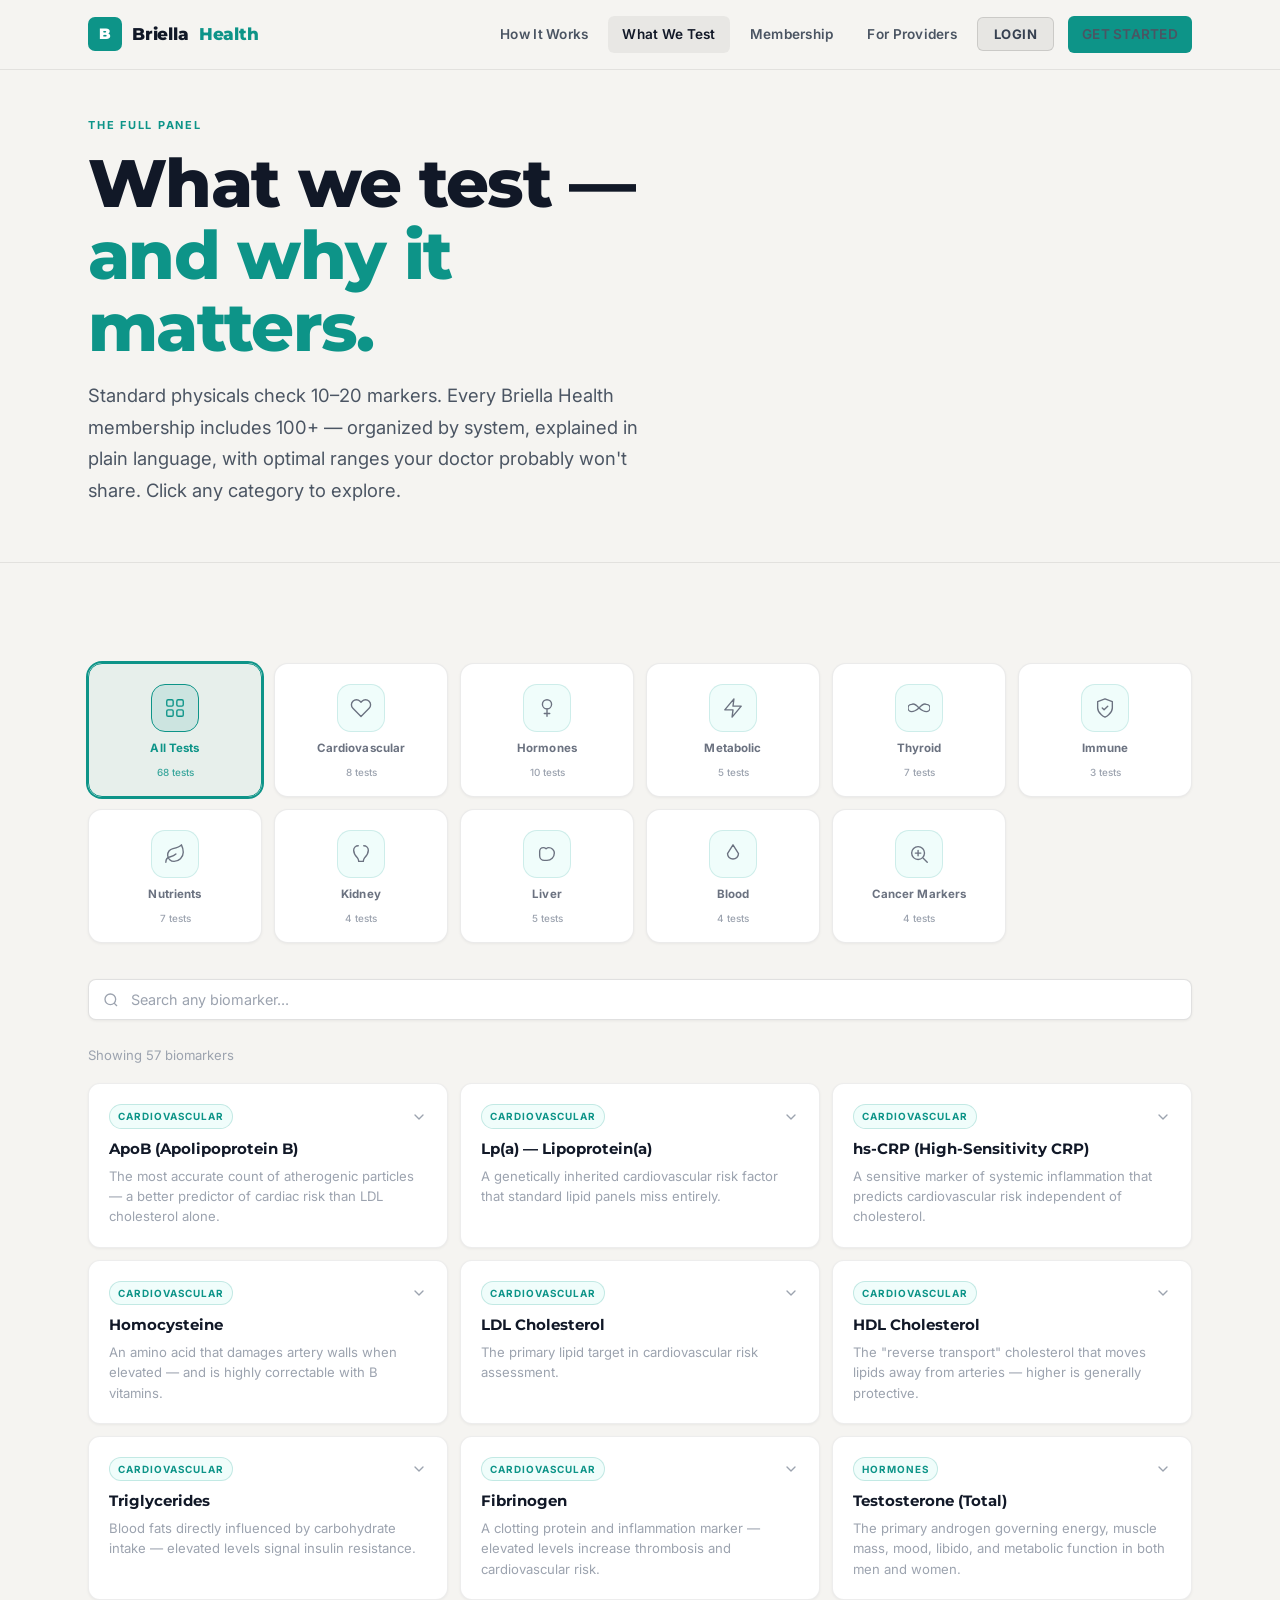
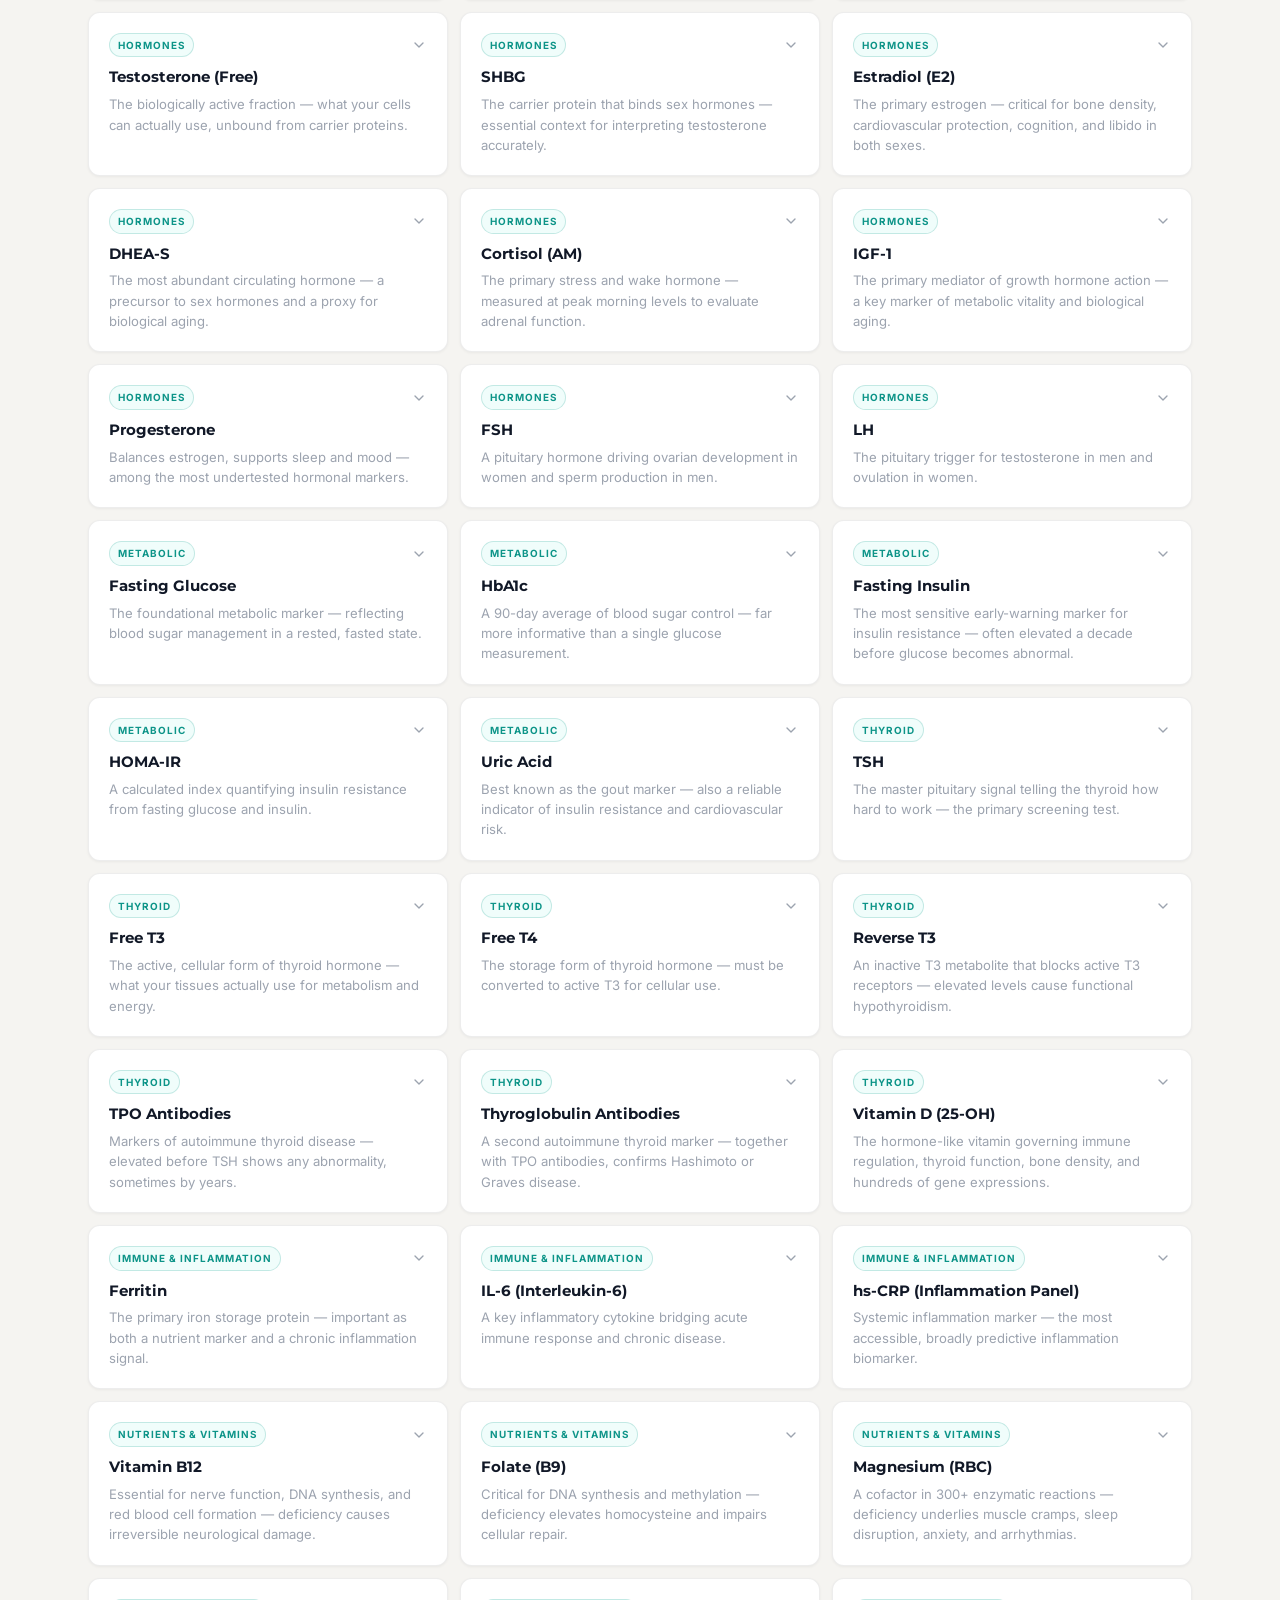
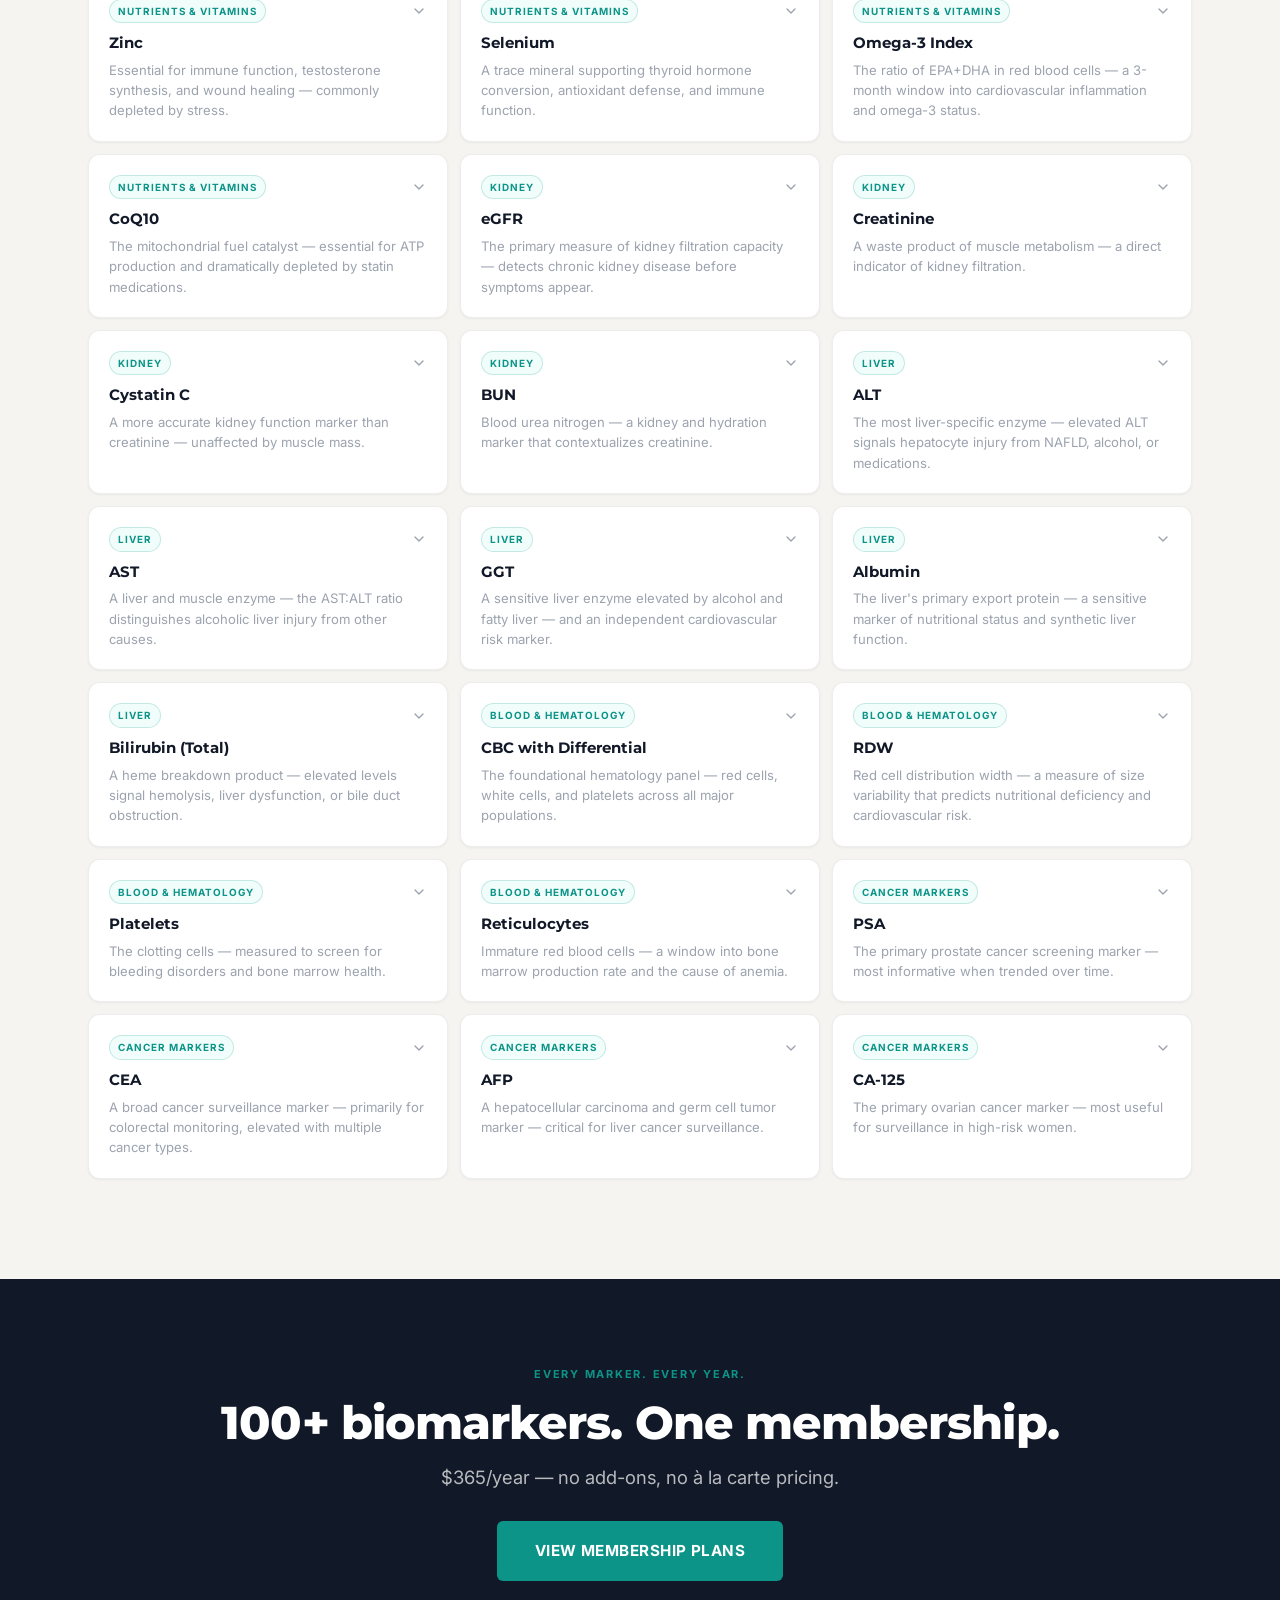
==== commit e6162570: "Redesign What We Test page + update nav across all pages - Rebuilt biomarkers.html: light cream back" ====
--- a/biomarkers.html
+++ b/biomarkers.html
@@ -3,15 +3,114 @@
 <head>
   <meta charset="UTF-8">
   <meta name="viewport" content="width=device-width, initial-scale=1.0">
-  <title>Briella Health — Biomarker Library</title>
-  <meta name="description" content="Explore the 100+ biomarkers included in every Briella Health membership. Understand what each test measures, why it matters, and what optimal looks like.">
+  <title>Briella Health — What We Test</title>
+  <meta name="description" content="Explore every biomarker in your Briella Health panel. 100+ tests across cardiovascular, hormones, thyroid, metabolic, immune, and more — with plain-language explanations and optimal ranges.">
   <link rel="stylesheet" href="styles.css">
   <link rel="preconnect" href="https://fonts.googleapis.com">
   <link rel="preconnect" href="https://fonts.gstatic.com" crossorigin>
+  <style>
+    /* ── Light page override ── */
+    body { background: #f5f4f1; color: #111827; }
+    nav { background: rgba(245,244,241,0.95) !important; border-bottom-color: rgba(0,0,0,0.08) !important; }
+    nav .nav-logo { color: #111827 !important; }
+    nav .nav-links a { color: #4b5563 !important; }
+    nav .nav-links a:hover, nav .nav-links a.active { color: #111827 !important; background: rgba(0,0,0,0.05) !important; }
+    .logo-mark { background: var(--teal) !important; }
+    nav .nav-logo span { color: var(--teal) !important; }
+    .btn-ghost { background: rgba(0,0,0,0.06) !important; border-color: rgba(0,0,0,0.12) !important; color: #374151 !important; }
+    .ticker-bar { background: var(--teal) !important; }
+    p, .lead { color: #4b5563; }
+    .eyebrow { color: var(--teal); }
+    h1, h2, h3, h4 { color: #111827; }
+    .section-sm { background: #111827 !important; border-top: none !important; }
+    .section-sm h2, .section-sm .eyebrow, .section-sm .lead, .section-sm p { color: #fff !important; }
+    .section-sm .lead { color: rgba(255,255,255,0.7) !important; }
+    .section-sm .eyebrow { color: var(--teal) !important; }
+
+    /* ── Category Icon Cards ── */
+    .cat-grid { display: grid; grid-template-columns: repeat(6,1fr); gap: 12px; margin-bottom: 36px; }
+    .cat-card {
+      display: flex; flex-direction: column; align-items: center; justify-content: flex-start;
+      gap: 10px; padding: 20px 10px 18px;
+      background: #fff; border: 1.5px solid rgba(0,0,0,0.08);
+      border-radius: 14px; cursor: pointer; transition: all 0.18s ease;
+      text-align: center; font-family: var(--font-body);
+      box-shadow: 0 1px 3px rgba(0,0,0,0.05);
+    }
+    .cat-card:hover { border-color: var(--teal); box-shadow: 0 4px 16px rgba(13,148,136,0.12); transform: translateY(-2px); }
+    .cat-card.active { border-color: var(--teal); background: rgba(13,148,136,0.06); box-shadow: 0 0 0 2px var(--teal); }
+    .cat-icon-wrap {
+      width: 48px; height: 48px; border-radius: 14px;
+      background: #f0fdfb; border: 1px solid rgba(13,148,136,0.15);
+      display: flex; align-items: center; justify-content: center; transition: all 0.18s; flex-shrink: 0;
+    }
+    .cat-card.active .cat-icon-wrap, .cat-card:hover .cat-icon-wrap { background: rgba(13,148,136,0.12); border-color: var(--teal); }
+    .cat-icon-wrap svg { width: 22px; height: 22px; stroke: #6b7280; transition: stroke 0.18s; }
+    .cat-card.active .cat-icon-wrap svg, .cat-card:hover .cat-icon-wrap svg { stroke: var(--teal); }
+    .cat-name { font-size: 0.72rem; font-weight: 700; color: #6b7280; line-height: 1.2; letter-spacing: 0.01em; transition: color 0.18s; }
+    .cat-card.active .cat-name, .cat-card:hover .cat-name { color: var(--teal); }
+    .cat-count { font-size: 0.62rem; color: #9ca3af; font-weight: 500; }
+    .cat-card.active .cat-count { color: var(--teal); opacity: 0.8; }
+
+    /* ── Search ── */
+    .search-row { display: flex; gap: 14px; align-items: center; margin-bottom: 24px; flex-wrap: wrap; }
+    .search-input {
+      flex: 1; min-width: 240px;
+      background: #fff; border: 1.5px solid rgba(0,0,0,0.12);
+      border-radius: 8px; padding: 11px 16px 11px 42px; color: #111827;
+      font-family: var(--font-body); font-size: 0.9rem; outline: none; transition: border-color 0.15s;
+      background-image: url("data:image/svg+xml,%3Csvg xmlns='http://www.w3.org/2000/svg' width='16' height='16' fill='none' stroke='%239ca3af' stroke-width='2' viewBox='0 0 24 24'%3E%3Ccircle cx='11' cy='11' r='8'/%3E%3Cpath d='m21 21-4.35-4.35'/%3E%3C/svg%3E");
+      background-repeat: no-repeat; background-position: 14px center;
+      box-shadow: 0 1px 3px rgba(0,0,0,0.06);
+    }
+    .search-input:focus { border-color: var(--teal); }
+    .search-input::placeholder { color: #9ca3af; }
+    .bm-count-label { font-size: 0.82rem; color: #9ca3af; margin-bottom: 16px; }
+
+    /* ── Biomarker Cards ── */
+    .bm-library-grid { display: grid; grid-template-columns: repeat(auto-fill, minmax(300px,1fr)); gap: 12px; }
+    .bm-lib-card {
+      background: #fff; border: 1.5px solid rgba(0,0,0,0.07);
+      border-radius: 12px; padding: 20px; cursor: pointer; transition: all 0.18s;
+      box-shadow: 0 1px 3px rgba(0,0,0,0.05);
+    }
+    .bm-lib-card:hover { border-color: var(--teal); box-shadow: 0 4px 16px rgba(13,148,136,0.1); transform: translateY(-1px); }
+    .bm-lib-card.expanded { border-color: var(--teal); box-shadow: 0 4px 20px rgba(13,148,136,0.12); }
+    .bm-lib-card-header { display: flex; justify-content: space-between; align-items: center; margin-bottom: 10px; }
+    .bm-cat-tag {
+      font-size: 0.62rem; font-weight: 700; letter-spacing: 0.1em; text-transform: uppercase;
+      padding: 3px 8px; border-radius: 100px;
+      background: #f0fdfb; color: var(--teal); border: 1px solid rgba(13,148,136,0.2);
+    }
+    .bm-chevron { width: 16px; height: 16px; stroke: #9ca3af; transition: transform 0.2s, stroke 0.2s; flex-shrink: 0; }
+    .bm-lib-card.expanded .bm-chevron { transform: rotate(180deg); stroke: var(--teal); }
+    .bm-lib-card h4 { font-size: 0.93rem; margin-bottom: 6px; color: #111827; }
+    .bm-short { font-size: 0.82rem; color: #6b7280; line-height: 1.55; }
+    .bm-detail { display: none; margin-top: 14px; padding-top: 14px; border-top: 1px solid rgba(0,0,0,0.07); }
+    .bm-detail.open { display: block; }
+    .bm-why { font-size: 0.82rem; color: #374151; line-height: 1.65; margin-bottom: 14px; }
+    .bm-ranges { display: grid; grid-template-columns: 1fr 1fr; gap: 10px; }
+    .bm-range-item label { display: block; font-size: 0.62rem; font-weight: 700; text-transform: uppercase; letter-spacing: 0.08em; color: #9ca3af; margin-bottom: 3px; }
+    .bm-range-item span { font-size: 0.8rem; color: #4b5563; }
+    .bm-range-item span.opt { color: var(--teal); font-weight: 600; }
+
+    @media (max-width: 1000px) { .cat-grid { grid-template-columns: repeat(4,1fr); } }
+    @media (max-width: 640px)  { .cat-grid { grid-template-columns: repeat(3,1fr); } }
+    @media (max-width: 420px)  { .cat-grid { grid-template-columns: repeat(2,1fr); } }
+    @media (max-width: 768px)  { .bm-library-grid { grid-template-columns: 1fr; } }
+
+    /* Login modal light override */
+    #loginModal .login-modal { background: #fff; border-color: rgba(0,0,0,0.1); }
+    #loginModal .login-modal h3 { color: #111827; }
+    #loginModal .login-subtitle { color: #6b7280; }
+    #loginModal .login-option { background: #f9fafb; border-color: rgba(0,0,0,0.08); color: #111827; }
+    #loginModal .login-option:hover { border-color: var(--teal); }
+    #loginModal .login-option h4 { color: #111827; }
+    #loginModal .login-option p { color: #6b7280; }
+  </style>
 </head>
 <body>
 
-<!-- NAV -->
 <nav>
   <div class="nav-inner">
     <a href="index.html" class="nav-logo">
@@ -20,11 +119,11 @@
     </a>
     <div class="nav-links" id="navLinks">
       <a href="how-it-works.html">How It Works</a>
-      <a href="biomarkers.html" class="active">Biomarkers</a>
+      <a href="biomarkers.html" class="active">What We Test</a>
       <a href="membership.html">Membership</a>
-      <a href="for-med-spas.html">For Med Spas</a>
+      <a href="for-providers.html">For Providers</a>
       <button onclick="openLoginModal()" class="btn btn-ghost" style="font-size:0.82rem;padding:8px 16px;">Login</button>
-      <a href="#waitlist" class="btn btn-primary nav-cta">Get Started</a>
+      <a href="membership.html" class="btn btn-primary nav-cta">Get Started</a>
     </div>
     <button class="nav-toggle" onclick="document.getElementById('navLinks').classList.toggle('open')" aria-label="Menu">
       <svg width="22" height="22" viewBox="0 0 24 24" fill="none" stroke="currentColor" stroke-width="2"><line x1="3" y1="6" x2="21" y2="6"/><line x1="3" y1="12" x2="21" y2="12"/><line x1="3" y1="18" x2="21" y2="18"/></svg>
@@ -33,44 +132,158 @@
 </nav>
 
 <!-- HERO -->
-<section style="padding: 120px 0 64px; border-bottom: 1px solid var(--border);">
+<section style="padding:110px 0 56px;background:#f5f4f1;border-bottom:1px solid rgba(0,0,0,0.08);">
   <div class="container">
-    <div class="eyebrow">Biomarker Library</div>
-    <h1 style="max-width:700px;margin-bottom:20px;">What we test — and <em style="font-style:normal;color:var(--teal);">why it matters.</em></h1>
-    <p class="lead" style="max-width:620px;margin-bottom:0;">Standard annual physicals check 10–20 markers. Briella Health tests 100+. Every marker below is included in your annual membership — no add-ons, no surprises.</p>
+    <div class="eyebrow">The Full Panel</div>
+    <h1 style="max-width:640px;margin-bottom:16px;">What we test —<br><em style="font-style:normal;color:var(--teal);">and why it matters.</em></h1>
+    <p class="lead" style="max-width:560px;margin-bottom:0;color:#4b5563;">Standard physicals check 10–20 markers. Every Briella Health membership includes 100+ — organized by system, explained in plain language, with optimal ranges your doctor probably won't share. Click any category to explore.</p>
   </div>
 </section>
 
 <!-- LIBRARY -->
-<section class="section">
+<section class="section" style="background:#f5f4f1;">
   <div class="container">
-    <div class="search-filter-bar">
-      <input class="search-input" type="text" id="bmSearch" placeholder="Search biomarkers..." oninput="filterBiomarkers()">
-      <div class="filter-tabs" id="filterTabs">
-        <button class="filter-tab active" onclick="setFilter('all',this)">All</button>
-        <button class="filter-tab" onclick="setFilter('cardiovascular',this)">❤️ Cardiovascular</button>
-        <button class="filter-tab" onclick="setFilter('hormones',this)">⚡ Hormones</button>
-        <button class="filter-tab" onclick="setFilter('metabolic',this)">🔥 Metabolic</button>
-        <button class="filter-tab" onclick="setFilter('thyroid',this)">🦋 Thyroid</button>
-        <button class="filter-tab" onclick="setFilter('immune',this)">🛡️ Immune</button>
-        <button class="filter-tab" onclick="setFilter('nutrients',this)">✨ Nutrients</button>
-        <button class="filter-tab" onclick="setFilter('kidney',this)">🫘 Kidney</button>
-        <button class="filter-tab" onclick="setFilter('liver',this)">🩺 Liver</button>
-        <button class="filter-tab" onclick="setFilter('blood',this)">🔬 Blood</button>
-        <button class="filter-tab" onclick="setFilter('cancer',this)">🎗️ Cancer Markers</button>
-      </div>
+
+    <!-- CATEGORY ICON GRID -->
+    <div class="cat-grid">
+      <button class="cat-card active" data-cat="all" onclick="setFilter('all',this)">
+        <div class="cat-icon-wrap">
+          <svg viewBox="0 0 24 24" fill="none" stroke-width="1.5" stroke-linecap="round" stroke-linejoin="round">
+            <rect x="3" y="3" width="7" height="7" rx="1.5"/><rect x="14" y="3" width="7" height="7" rx="1.5"/>
+            <rect x="3" y="14" width="7" height="7" rx="1.5"/><rect x="14" y="14" width="7" height="7" rx="1.5"/>
+          </svg>
+        </div>
+        <div class="cat-name">All Tests</div>
+        <div class="cat-count">68 tests</div>
+      </button>
+
+      <button class="cat-card" data-cat="cardiovascular" onclick="setFilter('cardiovascular',this)">
+        <div class="cat-icon-wrap">
+          <svg viewBox="0 0 24 24" fill="none" stroke-width="1.5" stroke-linecap="round" stroke-linejoin="round">
+            <path d="M20.84 4.61a5.5 5.5 0 0 0-7.78 0L12 5.67l-1.06-1.06a5.5 5.5 0 0 0-7.78 7.78l1.06 1.06L12 21.23l7.78-7.78 1.06-1.06a5.5 5.5 0 0 0 0-7.78z"/>
+          </svg>
+        </div>
+        <div class="cat-name">Cardiovascular</div>
+        <div class="cat-count" id="cnt-cardiovascular">— tests</div>
+      </button>
+
+      <button class="cat-card" data-cat="hormones" onclick="setFilter('hormones',this)">
+        <div class="cat-icon-wrap">
+          <svg viewBox="0 0 24 24" fill="none" stroke-width="1.5" stroke-linecap="round" stroke-linejoin="round">
+            <circle cx="12" cy="8" r="5"/>
+            <path d="M12 13v8M9 18h6"/>
+          </svg>
+        </div>
+        <div class="cat-name">Hormones</div>
+        <div class="cat-count" id="cnt-hormones">— tests</div>
+      </button>
+
+      <button class="cat-card" data-cat="metabolic" onclick="setFilter('metabolic',this)">
+        <div class="cat-icon-wrap">
+          <svg viewBox="0 0 24 24" fill="none" stroke-width="1.5" stroke-linecap="round" stroke-linejoin="round">
+            <path d="M13 2L3 14h9l-1 8 10-12h-9l1-8z"/>
+          </svg>
+        </div>
+        <div class="cat-name">Metabolic</div>
+        <div class="cat-count" id="cnt-metabolic">— tests</div>
+      </button>
+
+      <button class="cat-card" data-cat="thyroid" onclick="setFilter('thyroid',this)">
+        <div class="cat-icon-wrap">
+          <svg viewBox="0 0 24 24" fill="none" stroke-width="1.5" stroke-linecap="round" stroke-linejoin="round">
+            <path d="M12 12c-3-3.5-6-5-8-4a4 4 0 0 0 0 8c2 0 5-1.5 8-4z"/>
+            <path d="M12 12c3-3.5 6-5 8-4a4 4 0 0 1 0 8c-2 0-5-1.5-8-4z"/>
+          </svg>
+        </div>
+        <div class="cat-name">Thyroid</div>
+        <div class="cat-count" id="cnt-thyroid">— tests</div>
+      </button>
+
+      <button class="cat-card" data-cat="immune" onclick="setFilter('immune',this)">
+        <div class="cat-icon-wrap">
+          <svg viewBox="0 0 24 24" fill="none" stroke-width="1.5" stroke-linecap="round" stroke-linejoin="round">
+            <path d="M12 22s8-4 8-10V5l-8-3-8 3v7c0 6 8 10 8 10z"/>
+            <path d="M9 12l2 2 4-4"/>
+          </svg>
+        </div>
+        <div class="cat-name">Immune</div>
+        <div class="cat-count" id="cnt-immune">— tests</div>
+      </button>
+
+      <button class="cat-card" data-cat="nutrients" onclick="setFilter('nutrients',this)">
+        <div class="cat-icon-wrap">
+          <svg viewBox="0 0 24 24" fill="none" stroke-width="1.5" stroke-linecap="round" stroke-linejoin="round">
+            <path d="M11 20A7 7 0 0 1 9.8 6.1C15.5 5 17 4.48 19 2c1 2 2 4.18 2 8 0 5.5-4.78 10-10 10z"/>
+            <path d="M2 21c0-3 1.85-5.36 5.08-6C9.5 14.52 12 13 13 12"/>
+          </svg>
+        </div>
+        <div class="cat-name">Nutrients</div>
+        <div class="cat-count" id="cnt-nutrients">— tests</div>
+      </button>
+
+      <button class="cat-card" data-cat="kidney" onclick="setFilter('kidney',this)">
+        <div class="cat-icon-wrap">
+          <svg viewBox="0 0 24 24" fill="none" stroke-width="1.5" stroke-linecap="round" stroke-linejoin="round">
+            <path d="M9 3C6.5 3 4 5 4 8c0 3 2 6 4 8 .7 1 1.5 2.5 1.5 4"/>
+            <path d="M15 3c2.5 0 5 2 5 5 0 3-2 6-4 8-.7 1-1.5 2.5-1.5 4"/>
+            <path d="M9.5 20h5"/>
+          </svg>
+        </div>
+        <div class="cat-name">Kidney</div>
+        <div class="cat-count" id="cnt-kidney">— tests</div>
+      </button>
+
+      <button class="cat-card" data-cat="liver" onclick="setFilter('liver',this)">
+        <div class="cat-icon-wrap">
+          <svg viewBox="0 0 24 24" fill="none" stroke-width="1.5" stroke-linecap="round" stroke-linejoin="round">
+            <path d="M4 9c0-2 1.5-4 4-4 1.2 0 2.2.5 3 1.2.8-.7 1.8-1.2 3-1.2 3 0 6 2.5 6 6 0 4.5-3.5 8-8 8H9c-2.8 0-5-2.2-5-5V9z"/>
+          </svg>
+        </div>
+        <div class="cat-name">Liver</div>
+        <div class="cat-count" id="cnt-liver">— tests</div>
+      </button>
+
+      <button class="cat-card" data-cat="blood" onclick="setFilter('blood',this)">
+        <div class="cat-icon-wrap">
+          <svg viewBox="0 0 24 24" fill="none" stroke-width="1.5" stroke-linecap="round" stroke-linejoin="round">
+            <path d="M12 2l6 9.5a6 6 0 1 1-12 0L12 2z"/>
+          </svg>
+        </div>
+        <div class="cat-name">Blood</div>
+        <div class="cat-count" id="cnt-blood">— tests</div>
+      </button>
+
+      <button class="cat-card" data-cat="cancer" onclick="setFilter('cancer',this)">
+        <div class="cat-icon-wrap">
+          <svg viewBox="0 0 24 24" fill="none" stroke-width="1.5" stroke-linecap="round" stroke-linejoin="round">
+            <circle cx="11" cy="11" r="7"/>
+            <path d="m21 21-4.35-4.35"/>
+            <path d="M11 8v6M8 11h6"/>
+          </svg>
+        </div>
+        <div class="cat-name">Cancer Markers</div>
+        <div class="cat-count" id="cnt-cancer">— tests</div>
+      </button>
+
+      <div></div><!-- spacer -->
     </div>
-    <p class="bm-count-label" id="bmCountLabel">Showing all 68 biomarkers</p>
+
+    <!-- SEARCH -->
+    <div class="search-row">
+      <input class="search-input" type="text" id="bmSearch" placeholder="Search any biomarker..." oninput="filterBiomarkers()">
+    </div>
+
+    <p class="bm-count-label" id="bmCountLabel"></p>
     <div class="bm-library-grid" id="bmGrid"></div>
   </div>
 </section>
 
-<!-- CTA -->
-<section class="section-sm" style="background:var(--bg-card);border-top:1px solid var(--border);">
+<!-- BOTTOM CTA (dark) -->
+<section class="section-sm" style="background:var(--bg-dark);padding:80px 0;">
   <div class="container text-center">
     <div class="eyebrow">Every marker. Every year.</div>
-    <h2 style="margin-bottom:16px;">All 100+ biomarkers.<br>One membership.</h2>
-    <p class="lead" style="margin:0 auto 32px;">$365/year. No hidden fees, no à la carte pricing. Just comprehensive data about your health, annually.</p>
+    <h2 style="margin-bottom:14px;color:#fff;">100+ biomarkers. One membership.</h2>
+    <p class="lead" style="margin:0 auto 28px;color:rgba(255,255,255,0.65);">$365/year — no add-ons, no à la carte pricing.</p>
     <a href="membership.html" class="btn btn-primary btn-lg">View Membership Plans</a>
   </div>
 </section>
@@ -89,142 +302,141 @@
       <div class="login-divider">or</div>
       <a href="spa-portal.html" class="login-option">
         <div class="login-option-icon">🏥</div>
-        <div><h4>I'm a Provider / Med Spa</h4><p>Manage your patients and view their lab results</p></div>
+        <div><h4>I'm a Provider / Team</h4><p>Clinic, practice, or team — manage patients and view results</p></div>
       </a>
     </div>
   </div>
 </div>
 
 <script>
+const catLabels = {
+  cardiovascular:'Cardiovascular', hormones:'Hormones', metabolic:'Metabolic',
+  thyroid:'Thyroid', immune:'Immune & Inflammation', nutrients:'Nutrients & Vitamins',
+  kidney:'Kidney', liver:'Liver', blood:'Blood & Hematology', cancer:'Cancer Markers'
+};
+
 const biomarkers = [
-  // CARDIOVASCULAR
-  { id:'apoB', name:'ApoB (Apolipoprotein B)', cat:'cardiovascular', icon:'❤️', short:'The most accurate count of atherogenic particles in your blood — a better predictor of cardiac risk than LDL cholesterol alone.', why:'Unlike LDL-C, which measures cholesterol mass, ApoB directly counts every particle capable of depositing plaque. High ApoB predicts cardiovascular events even when standard LDL appears normal. Many cardiologists now consider it the primary lipid target.', std:'Rarely included in standard panels', opt:'< 80 mg/dL (< 60 if high risk)', unit:'mg/dL' },
-  { id:'lpA', name:'Lp(a) — Lipoprotein(a)', cat:'cardiovascular', icon:'❤️', short:'A genetically inherited cardiovascular risk factor that standard lipid panels miss entirely — elevated in 20% of the population.', why:'Lp(a) is an independent risk factor for heart attack, stroke, and aortic valve disease. It is almost entirely determined by genetics, unaffected by diet or most medications. Knowing your level informs lifetime risk and surveillance decisions.', std:'Not included in standard panels', opt:'< 30 mg/dL', unit:'mg/dL' },
-  { id:'hsCRP', name:'hs-CRP (High-Sensitivity CRP)', cat:'cardiovascular', icon:'❤️', short:'A sensitive marker of systemic inflammation that predicts cardiovascular risk independent of cholesterol levels.', why:'Chronic low-grade inflammation is a driver of atherosclerosis, metabolic disease, and many cancers. hs-CRP can identify inflammation before symptoms appear. Levels above 3 mg/L double cardiovascular risk regardless of lipid status.', std:'> 3 mg/L (flagged as elevated)', opt:'< 1.0 mg/L', unit:'mg/L' },
-  { id:'homocysteine', name:'Homocysteine', cat:'cardiovascular', icon:'❤️', short:'An amino acid that, when elevated, damages artery walls and dramatically increases cardiovascular risk — and is correctable with B vitamins.', why:'Elevated homocysteine is an independent risk factor for heart disease, stroke, cognitive decline, and blood clots. It is highly responsive to B12, folate, and B6 supplementation — making it an actionable finding when caught early.', std:'Not included in standard panels', opt:'< 8 µmol/L', unit:'µmol/L' },
-  { id:'totalChol', name:'Total Cholesterol', cat:'cardiovascular', icon:'❤️', short:'A summary measure of all cholesterol fractions — useful context but not the most predictive cardiovascular marker on its own.', why:'Total cholesterol alone has limited predictive value. It is most useful when interpreted alongside HDL, LDL, ApoB, and triglycerides as part of a complete lipid picture. Very low total cholesterol can also indicate malnutrition or liver disease.', std:'< 200 mg/dL', opt:'150–200 mg/dL (context-dependent)', unit:'mg/dL' },
-  { id:'ldl', name:'LDL Cholesterol', cat:'cardiovascular', icon:'❤️', short:'The primary lipid target in cardiovascular risk assessment — though ApoB and particle number tell a more complete story.', why:'LDL transports cholesterol to cells and arterial walls. Persistently elevated LDL accelerates plaque formation. Calculated LDL (Friedewald) can underestimate true risk in high-triglyceride states — direct measurement is more accurate.', std:'< 100 mg/dL (standard), < 70 if high risk', opt:'< 70 mg/dL for optimal cardiovascular health', unit:'mg/dL' },
-  { id:'hdl', name:'HDL Cholesterol', cat:'cardiovascular', icon:'❤️', short:'The "reverse transport" cholesterol that moves lipids away from arteries — higher levels are generally protective.', why:'HDL mediates reverse cholesterol transport, removing lipids from vessel walls. Low HDL (< 40 in men, < 50 in women) is an independent cardiovascular risk factor. However, very high HDL does not always confer additional protection.', std:'> 40 mg/dL (men), > 50 mg/dL (women)', opt:'> 60 mg/dL', unit:'mg/dL' },
-  { id:'trig', name:'Triglycerides', cat:'cardiovascular', icon:'❤️', short:'Blood fats directly influenced by carbohydrate intake, alcohol, and metabolic health — elevated levels signal insulin resistance.', why:'Triglycerides are a sensitive marker of metabolic dysfunction. Levels above 150 mg/dL suggest early insulin resistance. Very high triglycerides (> 500 mg/dL) carry a risk of pancreatitis. The triglyceride-to-HDL ratio is a practical insulin resistance proxy.', std:'< 150 mg/dL', opt:'< 80 mg/dL', unit:'mg/dL' },
-
-  // HORMONES
-  { id:'testTotal', name:'Testosterone (Total)', cat:'hormones', icon:'⚡', short:'The primary androgen governing energy, muscle mass, mood, libido, and metabolic function in both men and women.', why:'Total testosterone reflects overall androgen production but must be interpreted alongside free testosterone and SHBG. Low levels correlate with fatigue, low libido, muscle loss, insulin resistance, and depression. Optimal levels differ significantly from "normal" reference ranges.', std:'300–1000 ng/dL (men), 15–70 ng/dL (women)', opt:'600–900 ng/dL (men), 50–80 ng/dL (women)', unit:'ng/dL' },
-  { id:'testFree', name:'Testosterone (Free)', cat:'hormones', icon:'⚡', short:'The biologically active fraction of testosterone — what your cells can actually use, unbound from carrier proteins.', why:'Up to 98% of testosterone is bound to SHBG or albumin and unavailable for tissue use. Free testosterone reflects what is actually biologically active. A man can have normal total testosterone but low free testosterone due to high SHBG — and experience all the symptoms of deficiency.', std:'5–21 ng/dL (men)', opt:'15–25 ng/dL (men)', unit:'ng/dL' },
-  { id:'shbg', name:'SHBG (Sex Hormone Binding Globulin)', cat:'hormones', icon:'⚡', short:'The protein that binds sex hormones and regulates how much is biologically active — essential context for interpreting testosterone.', why:'High SHBG reduces free testosterone availability despite normal total levels. Low SHBG (common in insulin resistance and obesity) can make total testosterone appear adequate when functional hormone activity is compromised. SHBG is the key to interpreting your androgen picture accurately.', std:'10–57 nmol/L (men), 18–144 nmol/L (women)', opt:'20–40 nmol/L (men)', unit:'nmol/L' },
-  { id:'estradiol', name:'Estradiol (E2)', cat:'hormones', icon:'⚡', short:'The primary estrogen — critical for bone density, cardiovascular protection, cognitive function, and libido in both sexes.', why:'In women, estradiol drives the menstrual cycle and protects bone and cardiovascular health. In men, it is produced via aromatization of testosterone and is equally important — low levels cause joint pain, low libido, and osteoporosis; high levels cause fluid retention and gynecomastia.', std:'15–350 pg/mL (women, cycle-dependent); < 39 pg/mL (men)', opt:'Women (follicular): 50–200 pg/mL; Men: 20–30 pg/mL', unit:'pg/mL' },
-  { id:'dheas', name:'DHEA-S', cat:'hormones', icon:'⚡', short:'The most abundant circulating hormone in the body — a precursor to sex hormones and a marker of adrenal reserve and biological aging.', why:'DHEA-S declines steadily with age, peaking in the late 20s. Low levels correlate with fatigue, immune dysfunction, and accelerated aging. It serves as a precursor pool for both testosterone and estrogen. Tracking DHEA-S over time is a useful proxy for biological age.', std:'35–430 µg/dL (men), 45–320 µg/dL (women)', opt:'200–350 µg/dL (men), 150–250 µg/dL (women)', unit:'µg/dL' },
-  { id:'cortisol', name:'Cortisol (AM)', cat:'hormones', icon:'⚡', short:'The primary stress and wake hormone — measured at peak morning levels to evaluate adrenal function and HPA axis integrity.', why:'Morning cortisol reflects adrenal reserve and circadian rhythm integrity. Chronically elevated cortisol suppresses testosterone, promotes fat storage, impairs sleep, and accelerates immune aging. Low morning cortisol can indicate adrenal insufficiency or burnout.', std:'6–23 µg/dL (AM)', opt:'12–20 µg/dL (AM)', unit:'µg/dL' },
-  { id:'igf1', name:'IGF-1 (Insulin-like Growth Factor 1)', cat:'hormones', icon:'⚡', short:'The primary mediator of growth hormone action — a key marker of metabolic vitality, tissue repair, and biological aging.', why:'IGF-1 declines with age and reflects growth hormone output. Optimal levels support muscle synthesis, bone density, cognitive function, and cellular repair. Very high IGF-1 is associated with increased cancer risk; very low levels correlate with sarcopenia and frailty.', std:'75–200 ng/mL (age-dependent)', opt:'150–250 ng/mL (age-adjusted)', unit:'ng/mL' },
-  { id:'progesterone', name:'Progesterone', cat:'hormones', icon:'⚡', short:'A key sex hormone that balances estrogen, supports sleep, calms the nervous system, and is critical during the luteal phase.', why:'In women, progesterone deficiency causes irregular cycles, poor sleep, anxiety, and estrogen dominance symptoms. In men, progesterone is a precursor to testosterone and has neuroprotective effects. Low progesterone is among the most undertested and underdiagnosed hormonal imbalances.', std:'Women (luteal): 5–20 ng/mL; Men: 0.1–0.3 ng/mL', opt:'Women (luteal): 10–25 ng/mL', unit:'ng/mL' },
-  { id:'fsh', name:'FSH (Follicle Stimulating Hormone)', cat:'hormones', icon:'⚡', short:'A pituitary hormone that drives ovarian follicle development in women and sperm production in men — an essential fertility and menopause marker.', why:'Elevated FSH in women signals diminished ovarian reserve or menopause. In men, elevated FSH with low testosterone indicates primary hypogonadism (testicular origin). Low FSH in both sexes points to pituitary or hypothalamic dysfunction.', std:'Women: 3–10 mIU/mL (follicular); Men: 1–12 mIU/mL', opt:'Context-dependent by sex and cycle phase', unit:'mIU/mL' },
-  { id:'lh', name:'LH (Luteinizing Hormone)', cat:'hormones', icon:'⚡', short:'The pituitary trigger for testosterone production in men and ovulation in women — essential for interpreting the full hormonal axis.', why:'LH and FSH together define whether a hormone problem originates in the gonads (primary) or the pituitary/hypothalamus (secondary). This distinction changes treatment entirely. The LH:FSH ratio is also diagnostically important in PCOS.', std:'Women: 2–15 mIU/mL; Men: 1–9 mIU/mL', opt:'Interpretation requires clinical context', unit:'mIU/mL' },
-
-  // METABOLIC
-  { id:'glucose', name:'Fasting Glucose', cat:'metabolic', icon:'🔥', short:'The foundational metabolic marker — reflecting how well your body manages blood sugar in a rested, fasted state.', why:'Fasting glucose is the primary screen for diabetes and prediabetes. But "normal" on standard panels (< 100 mg/dL) still leaves room for metabolic dysfunction. Optimal levels below 85 mg/dL correlate with reduced cancer, cardiovascular, and all-cause mortality risk.', std:'70–99 mg/dL (normal); 100–125 (prediabetes)', opt:'72–85 mg/dL', unit:'mg/dL' },
-  { id:'hba1c', name:'HbA1c (Hemoglobin A1c)', cat:'metabolic', icon:'🔥', short:'A 90-day average of blood sugar control — far more informative than a single glucose measurement.', why:'HbA1c reflects cumulative glucose exposure over three months by measuring glycated hemoglobin. It catches chronic hyperglycemia missed by fasting glucose alone and is the standard diagnostic tool for diabetes. Levels above 5.6% indicate prediabetes risk.', std:'< 5.7% (normal)', opt:'4.8–5.4%', unit:'%' },
-  { id:'insulin', name:'Fasting Insulin', cat:'metabolic', icon:'🔥', short:'The most sensitive early-warning marker for insulin resistance — often elevated for a decade before glucose becomes abnormal.', why:'Insulin resistance drives type 2 diabetes, PCOS, weight gain, cardiovascular disease, and many cancers — but fasting glucose can remain normal while insulin is already chronically elevated. Fasting insulin catches the problem 10–15 years earlier than glucose does.', std:'2–25 µIU/mL', opt:'2–6 µIU/mL', unit:'µIU/mL' },
-  { id:'homaIR', name:'HOMA-IR', cat:'metabolic', icon:'🔥', short:'A calculated index of insulin resistance derived from fasting glucose and insulin — a composite view of metabolic function.', why:'HOMA-IR = (fasting insulin × fasting glucose) / 405. It quantifies the degree of insulin resistance more meaningfully than either value alone. A HOMA-IR above 2.0 suggests significant insulin resistance; above 2.9 is associated with metabolic syndrome.', std:'< 2.9 (accepted normal)', opt:'< 1.5', unit:'index' },
-  { id:'uricAcid', name:'Uric Acid', cat:'metabolic', icon:'🔥', short:'Best known as the gout marker, but elevated uric acid is also a reliable indicator of insulin resistance and cardiovascular risk.', why:'Uric acid is produced when purines are metabolized. Hyperuricemia causes gout but also independently predicts metabolic syndrome, kidney disease, and cardiovascular events. Fructose consumption and insulin resistance drive levels up even without dietary purine excess.', std:'2.5–7.5 mg/dL (men)', opt:'< 5.5 mg/dL', unit:'mg/dL' },
-
-  // THYROID
-  { id:'tsh', name:'TSH (Thyroid Stimulating Hormone)', cat:'thyroid', icon:'🦋', short:'The master signal from the pituitary gland telling the thyroid how hard to work — the primary thyroid screening test.', why:'TSH is the most sensitive indicator of thyroid status. It rises when the thyroid is underperforming (hypothyroid) and falls when it is overactive (hyperthyroid). However, TSH alone misses many cases of thyroid dysfunction — particularly conversion problems and autoimmune disease.', std:'0.4–4.5 mIU/L', opt:'1.0–2.0 mIU/L', unit:'mIU/L' },
-  { id:'freeT3', name:'Free T3 (Triiodothyronine)', cat:'thyroid', icon:'🦋', short:'The active, cellular form of thyroid hormone — what your tissues actually use for metabolism, energy, and temperature regulation.', why:'T3 is four times more metabolically potent than T4. TSH and T4 can appear normal while T3 conversion is impaired — leaving patients with hypothyroid symptoms but "normal" labs. Low Free T3 causes fatigue, cold intolerance, weight gain, and brain fog despite normal TSH.', std:'2.3–4.2 pg/mL', opt:'3.2–4.2 pg/mL', unit:'pg/mL' },
-  { id:'freeT4', name:'Free T4 (Thyroxine)', cat:'thyroid', icon:'🦋', short:'The storage form of thyroid hormone that must be converted to active T3 — a bridge between TSH signaling and cellular activity.', why:'T4 is produced by the thyroid and converted peripherally to active T3. Low Free T4 with elevated TSH confirms hypothyroidism. Normal T4 with low T3 suggests a conversion problem — often caused by stress, nutrient deficiencies, or inflammation.', std:'0.8–1.8 ng/dL', opt:'1.1–1.6 ng/dL', unit:'ng/dL' },
-  { id:'reverseT3', name:'Reverse T3', cat:'thyroid', icon:'🦋', short:'An inactive T3 metabolite that competes with active T3 for receptor sites — elevated levels block thyroid function even with normal lab values.', why:'Under chronic stress, inflammation, or caloric restriction, the body converts T4 to Reverse T3 instead of active T3. High rT3 blocks T3 receptors, causing functional hypothyroidism — with normal TSH, T4, and even T3. This marker is missed by every standard thyroid panel.', std:'9.2–24.1 ng/dL', opt:'< 15 ng/dL; Free T3:rT3 ratio > 20', unit:'ng/dL' },
-  { id:'tpoAb', name:'TPO Antibodies', cat:'thyroid', icon:'🦋', short:'Markers of autoimmune thyroid disease — elevated before TSH or T4 shows any abnormality, sometimes by years.', why:'Anti-TPO antibodies attack thyroid peroxidase, the enzyme responsible for thyroid hormone synthesis. Elevated TPO antibodies diagnose Hashimoto thyroiditis — the most common autoimmune disease in the US. Identifying it early allows intervention before gland destruction progresses.', std:'< 35 IU/mL', opt:'< 10 IU/mL', unit:'IU/mL' },
-  { id:'tgAb', name:'Thyroglobulin Antibodies', cat:'thyroid', icon:'🦋', short:'A second autoimmune thyroid marker that, together with TPO antibodies, confirms Hashimoto disease or Graves disease.', why:'Thyroglobulin antibodies (TgAb) are present in 60–80% of Hashimoto patients and some Graves patients. In thyroid cancer follow-up, TgAb can interfere with thyroglobulin measurements. Testing both TPO and TgAb maximizes autoimmune thyroid detection.', std:'< 4 IU/mL', opt:'< 1 IU/mL', unit:'IU/mL' },
-  { id:'vitD3', name:'Vitamin D (25-OH)', cat:'thyroid', icon:'🦋', short:'The master hormone-like vitamin that governs immune regulation, thyroid function, bone density, and hundreds of gene expressions.', why:'Vitamin D deficiency impairs thyroid hormone receptor sensitivity, worsens autoimmune thyroid disease, and reduces immune surveillance. Over 40% of Americans are deficient. Optimal levels require supplementation and monitoring — the standard "sufficient" cutoff of 30 ng/mL is too low for optimal function.', std:'30–100 ng/mL (sufficient)', opt:'60–80 ng/mL', unit:'ng/mL' },
-
-  // IMMUNE & INFLAMMATION
-  { id:'ferritin', name:'Ferritin', cat:'immune', icon:'🛡️', short:'The primary iron storage protein — critically important as both a nutrient marker and an acute-phase inflammatory protein.', why:'Ferritin reflects iron stores but also rises sharply with inflammation, masking true deficiency. Low ferritin causes fatigue, hair loss, and poor cognitive function long before anemia develops. High ferritin signals iron overload (hemochromatosis risk) or hidden chronic inflammation.', std:'12–300 ng/mL (men); 12–150 ng/mL (women)', opt:'70–150 ng/mL (men); 50–100 ng/mL (women)', unit:'ng/mL' },
-  { id:'fibrinogen', name:'Fibrinogen', cat:'immune', icon:'🛡️', short:'A clotting protein and acute-phase reactant — elevated levels indicate chronic inflammation and increased thrombosis risk.', why:'Fibrinogen is both a cardiovascular risk marker and a marker of systemic inflammation. Chronically elevated fibrinogen thickens blood, promotes clot formation, and predicts cardiovascular events. It is responsive to lifestyle modification, statins, and anti-inflammatory interventions.', std:'200–400 mg/dL', opt:'200–300 mg/dL', unit:'mg/dL' },
-  { id:'il6', name:'IL-6 (Interleukin-6)', cat:'immune', icon:'🛡️', short:'A key inflammatory cytokine that bridges acute immune response and chronic disease — elevated in metabolic syndrome, cancer, and autoimmunity.', why:'IL-6 orchestrates the acute phase inflammatory response and stimulates CRP production. Chronically elevated IL-6 drives insulin resistance, muscle wasting, depression, and accelerated cognitive aging. It is a key biomarker in oncology, rheumatology, and metabolic medicine.', std:'< 7 pg/mL', opt:'< 3 pg/mL', unit:'pg/mL' },
-
-  // NUTRIENTS & VITAMINS
-  { id:'b12', name:'Vitamin B12', cat:'nutrients', icon:'✨', short:'Essential for nerve function, red blood cell formation, and DNA synthesis — deficiency causes neurological damage that can be irreversible.', why:'B12 deficiency causes peripheral neuropathy, megaloblastic anemia, cognitive impairment, and elevated homocysteine. It is common in vegans, those taking metformin or acid suppressants, and older adults with reduced intrinsic factor. Serum B12 can appear adequate while functional deficiency exists — methylmalonic acid confirms.', std:'200–900 pg/mL', opt:'700–1000 pg/mL', unit:'pg/mL' },
-  { id:'folate', name:'Folate (B9)', cat:'nutrients', icon:'✨', short:'Critical for DNA synthesis, methylation, and homocysteine metabolism — deficiency has serious neurological and cardiovascular consequences.', why:'Folate is essential for one-carbon metabolism, driving methylation reactions throughout the body. Deficiency elevates homocysteine, impairs DNA repair, and causes neural tube defects in pregnancy. MTHFR gene variants reduce folate conversion efficiency and require methylated supplementation.', std:'> 5.9 ng/mL', opt:'> 15 ng/mL', unit:'ng/mL' },
-  { id:'magnesium', name:'Magnesium (RBC)', cat:'nutrients', icon:'✨', short:'A cofactor in over 300 enzymatic reactions — deficiency is widespread, underlies muscle cramps, sleep disruption, anxiety, and arrhythmias.', why:'Standard serum magnesium reflects less than 1% of total body stores and misses most deficiency. RBC magnesium is the functional measure. Deficiency impairs ATP production, insulin signaling, neurotransmitter balance, and vascular tone. Over 60% of Americans do not meet the RDA.', std:'Serum: 1.7–2.2 mg/dL', opt:'RBC Mag: 5.5–7.0 mg/dL', unit:'mg/dL' },
-  { id:'zinc', name:'Zinc', cat:'nutrients', icon:'✨', short:'A trace mineral essential for immune function, testosterone synthesis, wound healing, and sensory acuity — commonly depleted by stress and poor diet.', why:'Zinc deficiency suppresses immune function, reduces testosterone production, impairs wound healing, and causes loss of taste and smell. It is the second most abundant trace element in the body and a cofactor for over 300 enzymes. Stress, alcohol, and phytate-rich diets deplete it rapidly.', std:'60–130 µg/dL', opt:'90–115 µg/dL', unit:'µg/dL' },
-  { id:'selenium', name:'Selenium', cat:'nutrients', icon:'✨', short:'A critical antioxidant trace mineral that supports thyroid hormone conversion, immune defense, and DNA protection.', why:'Selenium is required for the selenoproteins that convert T4 to active T3 and neutralize peroxides generated during thyroid hormone synthesis. Deficiency worsens Hashimoto thyroiditis, impairs fertility, and reduces cancer surveillance. Soil depletion has made deficiency more common.', std:'70–150 ng/mL', opt:'110–130 ng/mL', unit:'ng/mL' },
-  { id:'omega3', name:'Omega-3 Index', cat:'nutrients', icon:'✨', short:'The ratio of EPA+DHA in red blood cells — a three-month window into cardiovascular inflammation and omega-3 status.', why:'The Omega-3 Index (EPA+DHA as % of RBC fatty acids) predicts cardiovascular risk independently of cholesterol. An index below 4% doubles cardiac event risk. Achieving 8–12% through diet or supplementation reduces inflammation, triglycerides, and arrhythmia risk. RBC measurement reflects long-term intake.', std:'> 4% (minimum)', opt:'8–12%', unit:'% of RBC fatty acids' },
-  { id:'vitA', name:'Vitamin A (Retinol)', cat:'nutrients', icon:'✨', short:'Essential for immune function, vision, skin integrity, and gene expression — under-measured relative to its broad physiological role.', why:'Vitamin A deficiency impairs immune surveillance, night vision, and epithelial barrier integrity. Excess (usually from supplements) is hepatotoxic. Vitamin A status is tightly connected to zinc (required for retinol-binding protein), making concurrent testing clinically informative.', std:'32–72 µg/dL', opt:'50–80 µg/dL', unit:'µg/dL' },
-  { id:'coq10', name:'CoQ10 (Coenzyme Q10)', cat:'nutrients', icon:'✨', short:'The mitochondrial fuel catalyst — essential for ATP production and depleted by statins, aging, and metabolic stress.', why:'CoQ10 is the electron carrier in the mitochondrial respiratory chain. It declines with age and is dramatically depleted by statin drugs (which block its synthesis pathway). Low CoQ10 causes muscle weakness, fatigue, and cardiac dysfunction. It is also a potent lipid-soluble antioxidant.', std:'0.5–1.7 µg/mL', opt:'1.0–2.0 µg/mL', unit:'µg/mL' },
-
-  // KIDNEY
-  { id:'egfr', name:'eGFR (Estimated GFR)', cat:'kidney', icon:'🫘', short:'The primary measure of kidney filtration capacity — detects chronic kidney disease before symptoms ever appear.', why:'eGFR estimates glomerular filtration rate from creatinine, age, and sex. Early CKD (eGFR 60–90) is asymptomatic and reversible with intervention. Below 60, damage accelerates. Tracking eGFR trends over time is more informative than any single value.', std:'> 60 mL/min/1.73m² (acceptable)', opt:'> 90 mL/min/1.73m²', unit:'mL/min/1.73m²' },
-  { id:'creatinine', name:'Creatinine', cat:'kidney', icon:'🫘', short:'A waste product of muscle metabolism cleared by the kidneys — a direct indicator of kidney filtration function.', why:'Creatinine rises when kidneys cannot filter adequately. It must be interpreted alongside eGFR and muscle mass — athletes and muscular individuals have higher baseline creatinine. Rapid creatinine increases signal acute kidney injury even within the "normal" range.', std:'0.7–1.3 mg/dL (men); 0.5–1.1 mg/dL (women)', opt:'0.8–1.1 mg/dL (men)', unit:'mg/dL' },
-  { id:'cystatinC', name:'Cystatin C', cat:'kidney', icon:'🫘', short:'A more accurate kidney function marker than creatinine — not affected by muscle mass, making it superior for athletes and the elderly.', why:'Cystatin C is produced at a constant rate by all nucleated cells and filtered exclusively by glomeruli. Unlike creatinine, it is unaffected by muscle mass, diet, or exercise, making it the gold standard for early CKD detection and a better predictor of cardiovascular outcomes.', std:'0.62–1.15 mg/L', opt:'< 0.85 mg/L', unit:'mg/L' },
-  { id:'bun', name:'BUN (Blood Urea Nitrogen)', cat:'kidney', icon:'🫘', short:'A kidney and hydration marker that, in combination with creatinine, reveals whether elevated creatinine is renal or pre-renal in origin.', why:'BUN reflects protein catabolism and kidney urea excretion. The BUN:creatinine ratio distinguishes kidney-intrinsic problems from dehydration or high protein intake. High BUN with high creatinine suggests kidney disease; high BUN with normal creatinine often indicates dehydration.', std:'7–20 mg/dL', opt:'10–16 mg/dL', unit:'mg/dL' },
-
-  // LIVER
-  { id:'alt', name:'ALT (Alanine Aminotransferase)', cat:'liver', icon:'🩺', short:'The most liver-specific enzyme — elevated ALT is a reliable signal of hepatocyte injury from NAFLD, alcohol, medications, or toxins.', why:'ALT is the primary marker of liver cell damage. It rises with non-alcoholic fatty liver disease (NAFLD), alcohol use, medications (statins, acetaminophen, antibiotics), and viral hepatitis. Even mildly elevated ALT (> 30 U/L) within "normal" ranges predicts liver disease progression.', std:'7–56 U/L', opt:'< 25 U/L (men); < 20 U/L (women)', unit:'U/L' },
-  { id:'ast', name:'AST (Aspartate Aminotransferase)', cat:'liver', icon:'🩺', short:'A hepatic and muscle enzyme — the AST:ALT ratio distinguishes alcoholic liver injury from other causes.', why:'AST rises with liver cell death but is less liver-specific than ALT (it also elevates with muscle injury, hemolysis, and cardiac damage). An AST:ALT ratio > 2:1 strongly suggests alcoholic hepatitis. Isolated AST elevation in an athlete often reflects muscle, not liver, stress.', std:'10–40 U/L', opt:'< 25 U/L', unit:'U/L' },
-  { id:'ggt', name:'GGT (Gamma-Glutamyltransferase)', cat:'liver', icon:'🩺', short:'A sensitive liver enzyme elevated by alcohol, medications, and fatty liver — and an independent cardiovascular risk marker.', why:'GGT is highly sensitive to alcohol consumption, even at modest levels. It also rises with NAFLD, oxidative stress, and certain medications. Elevated GGT independently predicts cardiovascular mortality and all-cause mortality — its prognostic value extends beyond liver disease.', std:'9–48 U/L (men); 7–25 U/L (women)', opt:'< 20 U/L', unit:'U/L' },
-  { id:'albumin', name:'Albumin', cat:'liver', icon:'🩺', short:'The liver\'s primary export protein — a sensitive marker of nutritional status, chronic disease, and synthetic liver function.', why:'Albumin reflects the liver\'s capacity to synthesize protein. It declines in liver failure, malnutrition, chronic inflammation, and kidney disease (nephrotic syndrome). Low albumin is a powerful predictor of poor surgical outcomes and all-cause mortality in hospitalized patients.', std:'3.5–5.0 g/dL', opt:'4.2–5.0 g/dL', unit:'g/dL' },
-  { id:'bilirubin', name:'Bilirubin (Total)', cat:'liver', icon:'🩺', short:'A heme breakdown product cleared by the liver — elevated bilirubin can signal hemolysis, liver dysfunction, or bile duct obstruction.', why:'Total bilirubin integrates indirect (unconjugated) and direct (conjugated) fractions. Elevated indirect bilirubin with normal liver enzymes often reflects Gilbert syndrome (a benign genetic variant) or hemolysis. Elevated direct bilirubin suggests hepatocellular dysfunction or biliary obstruction.', std:'0.2–1.2 mg/dL', opt:'0.3–0.9 mg/dL', unit:'mg/dL' },
-
-  // BLOOD & HEMATOLOGY
-  { id:'cbc', name:'Complete Blood Count (CBC)', cat:'blood', icon:'🔬', short:'The foundational hematology panel — evaluating red cells, white cells, and platelets to detect anemia, infection, and bone marrow disorders.', why:'CBC with differential gives a complete picture of blood cell populations. Anemia patterns (microcytic vs. macrocytic vs. normocytic) point to specific deficiencies or diseases. White cell differentials distinguish viral from bacterial infection, and can flag early leukemia. Platelet counts screen for clotting disorders.', std:'Varies by component', opt:'All components within established reference ranges', unit:'Multiple' },
-  { id:'rdw', name:'RDW (Red Cell Distribution Width)', cat:'blood', icon:'🔬', short:'A measure of red blood cell size variability — an underappreciated marker of nutritional deficiencies, inflammation, and cardiovascular risk.', why:'Elevated RDW indicates that red blood cells vary significantly in size — a sign of mixed deficiency (iron + B12/folate), or chronic disease. High RDW is an independent predictor of cardiovascular mortality, all-cause mortality, and dementia risk, making it a surprisingly powerful population-level risk marker.', std:'11.5–14.5%', opt:'11.5–13.0%', unit:'%' },
-  { id:'wbc', name:'WBC with Differential', cat:'blood', icon:'🔬', short:'The complete white blood cell count and breakdown by cell type — the immune system\'s full readout.', why:'Total WBC reflects overall immune activity. The differential (neutrophils, lymphocytes, monocytes, eosinophils, basophils) identifies the nature of the immune response. The neutrophil-to-lymphocyte ratio (NLR) is an emerging marker of chronic inflammation and cancer risk.', std:'4,500–11,000 /µL', opt:'5,000–8,000 /µL with normal differential', unit:'/µL' },
-  { id:'platelets', name:'Platelets', cat:'blood', icon:'🔬', short:'The clotting cells — measured to screen for bleeding disorders, clotting disorders, and bone marrow health.', why:'Low platelets (thrombocytopenia) cause bleeding risk; elevated platelets (thrombocytosis) can indicate infection, iron deficiency, or a myeloproliferative disorder. Platelet counts are also sensitive markers of spleen and bone marrow function and change meaningfully with liver disease.', std:'150,000–400,000 /µL', opt:'175,000–350,000 /µL', unit:'/µL' },
-
-  // CANCER MARKERS
-  { id:'psa', name:'PSA (Prostate-Specific Antigen)', cat:'cancer', icon:'🎗️', short:'The primary prostate cancer screening marker — imperfect but important when trended over time and combined with clinical context.', why:'PSA is produced by prostate cells and rises with cancer, BPH, infection, and inflammation. A single value is less informative than PSA velocity (rate of change over time). Elevated PSA warrants further evaluation — not automatic intervention. Free PSA and PSA density add specificity to screening.', std:'< 4.0 ng/mL (standard); age-adjusted preferred', opt:'< 1.5 ng/mL (men under 50); trend matters most', unit:'ng/mL' },
-  { id:'cea', name:'CEA (Carcinoembryonic Antigen)', cat:'cancer', icon:'🎗️', short:'A broad cancer surveillance marker — primarily for colorectal cancer monitoring, but also elevated with lung, breast, and gastrointestinal cancers.', why:'CEA is a glycoprotein elevated in colorectal, lung, breast, gastric, and pancreatic cancers, as well as in smokers and with inflammatory bowel disease. It is most valuable as a surveillance tool after cancer treatment rather than for primary detection. Trending CEA over time is more informative than a single value.', std:'< 3.0 ng/mL (non-smokers)', opt:'< 2.5 ng/mL', unit:'ng/mL' },
-  { id:'afp', name:'AFP (Alpha-Fetoprotein)', cat:'cancer', icon:'🎗️', short:'A hepatocellular carcinoma and germ cell tumor marker — critical for liver cancer surveillance in high-risk individuals.', why:'AFP is produced primarily by fetal liver cells and yolk sac tissue. In adults, elevated AFP signals hepatocellular carcinoma (HCC), testicular germ cell tumors, or liver regeneration. Briella Health includes AFP as part of comprehensive cancer surveillance, particularly in those with metabolic liver disease risk.', std:'< 10 ng/mL', opt:'< 5 ng/mL', unit:'ng/mL' },
-  { id:'ca125', name:'CA-125', cat:'cancer', icon:'🎗️', short:'The primary ovarian cancer marker — valuable for surveillance in high-risk women and monitoring treatment response.', why:'CA-125 is elevated in 80% of advanced ovarian cancers and 50% of stage I cases. It is also elevated in endometriosis, fibroids, and pelvic inflammatory disease, limiting specificity for screening. It is most clinically useful in women with a known risk history and as a post-treatment surveillance tool.', std:'< 35 U/mL', opt:'< 20 U/mL', unit:'U/mL' }
+  {id:'apoB',name:'ApoB (Apolipoprotein B)',cat:'cardiovascular',short:'The most accurate count of atherogenic particles — a better predictor of cardiac risk than LDL cholesterol alone.',why:'Unlike LDL-C, which measures cholesterol mass, ApoB directly counts every particle capable of depositing plaque. High ApoB predicts cardiovascular events even when standard LDL appears normal. Many cardiologists now consider it the primary lipid target.',std:'Rarely included in standard panels',opt:'< 80 mg/dL (< 60 if high risk)',unit:'mg/dL'},
+  {id:'lpA',name:'Lp(a) — Lipoprotein(a)',cat:'cardiovascular',short:'A genetically inherited cardiovascular risk factor that standard lipid panels miss entirely.',why:'Lp(a) is an independent risk factor for heart attack, stroke, and aortic valve disease — largely determined by genetics, unaffected by diet or most medications. About 20% of the population has elevated levels and has no idea.',std:'Not included in standard panels',opt:'< 30 mg/dL',unit:'mg/dL'},
+  {id:'hsCRP',name:'hs-CRP (High-Sensitivity CRP)',cat:'cardiovascular',short:'A sensitive marker of systemic inflammation that predicts cardiovascular risk independent of cholesterol.',why:'Chronic low-grade inflammation accelerates atherosclerosis. Levels above 3 mg/L double cardiovascular risk regardless of lipid status. hs-CRP can identify inflammation years before symptoms appear.',std:'< 3.0 mg/L (elevated)',opt:'< 1.0 mg/L',unit:'mg/L'},
+  {id:'homocysteine',name:'Homocysteine',cat:'cardiovascular',short:'An amino acid that damages artery walls when elevated — and is highly correctable with B vitamins.',why:'Elevated homocysteine is an independent risk factor for heart disease, stroke, and cognitive decline. It responds well to B12, folate, and B6 supplementation — making early detection genuinely actionable.',std:'Not included in standard panels',opt:'< 8 µmol/L',unit:'µmol/L'},
+  {id:'ldl',name:'LDL Cholesterol',cat:'cardiovascular',short:'The primary lipid target in cardiovascular risk assessment.',why:'LDL transports cholesterol to arterial walls. Persistently elevated LDL accelerates plaque formation. Context alongside ApoB and triglycerides matters significantly for true risk assessment.',std:'< 100 mg/dL',opt:'< 70 mg/dL',unit:'mg/dL'},
+  {id:'hdl',name:'HDL Cholesterol',cat:'cardiovascular',short:'The "reverse transport" cholesterol that moves lipids away from arteries — higher is generally protective.',why:'HDL mediates reverse cholesterol transport, removing lipids from vessel walls. Low HDL is an independent cardiovascular risk factor. Very high HDL does not always confer additional protection.',std:'> 40 mg/dL (men)',opt:'> 60 mg/dL',unit:'mg/dL'},
+  {id:'trig',name:'Triglycerides',cat:'cardiovascular',short:'Blood fats directly influenced by carbohydrate intake — elevated levels signal insulin resistance.',why:'Triglycerides are a sensitive marker of metabolic dysfunction. Levels above 150 mg/dL suggest early insulin resistance. The triglyceride-to-HDL ratio is a practical insulin resistance proxy.',std:'< 150 mg/dL',opt:'< 80 mg/dL',unit:'mg/dL'},
+  {id:'fibrinogen',name:'Fibrinogen',cat:'cardiovascular',short:'A clotting protein and inflammation marker — elevated levels increase thrombosis and cardiovascular risk.',why:'Chronically elevated fibrinogen thickens blood, promotes clot formation, and predicts cardiovascular events. It responds to lifestyle modification and anti-inflammatory interventions.',std:'200–400 mg/dL',opt:'200–300 mg/dL',unit:'mg/dL'},
+  {id:'testTotal',name:'Testosterone (Total)',cat:'hormones',short:'The primary androgen governing energy, muscle mass, mood, libido, and metabolic function in both men and women.',why:'Must be interpreted alongside free testosterone and SHBG. Low levels correlate with fatigue, low libido, muscle loss, insulin resistance, and depression. Optimal levels differ significantly from standard reference ranges.',std:'300–1000 ng/dL (men)',opt:'600–900 ng/dL (men)',unit:'ng/dL'},
+  {id:'testFree',name:'Testosterone (Free)',cat:'hormones',short:'The biologically active fraction — what your cells can actually use, unbound from carrier proteins.',why:'Up to 98% of testosterone is bound and unavailable for tissue use. Normal total testosterone with low free testosterone is a common, clinically significant pattern that standard panels miss.',std:'5–21 ng/dL (men)',opt:'15–25 ng/dL (men)',unit:'ng/dL'},
+  {id:'shbg',name:'SHBG',cat:'hormones',short:'The carrier protein that binds sex hormones — essential context for interpreting testosterone accurately.',why:'High SHBG reduces free testosterone availability despite normal total levels. Low SHBG (common in insulin resistance) can mask functional deficiency. The key to reading your androgen picture accurately.',std:'10–57 nmol/L (men)',opt:'20–40 nmol/L (men)',unit:'nmol/L'},
+  {id:'estradiol',name:'Estradiol (E2)',cat:'hormones',short:'The primary estrogen — critical for bone density, cardiovascular protection, cognition, and libido in both sexes.',why:'In women, estradiol drives the cycle and protects bone and cardiovascular health. In men, produced via aromatization of testosterone — both too low and too high cause meaningful symptoms.',std:'15–350 pg/mL (women)',opt:'50–200 pg/mL (women, follicular)',unit:'pg/mL'},
+  {id:'dheas',name:'DHEA-S',cat:'hormones',short:'The most abundant circulating hormone — a precursor to sex hormones and a proxy for biological aging.',why:'DHEA-S declines steadily with age, peaking in the late 20s. Low levels correlate with fatigue, immune dysfunction, and accelerated aging. It serves as a precursor for both testosterone and estrogen.',std:'35–430 µg/dL (men)',opt:'200–350 µg/dL (men)',unit:'µg/dL'},
+  {id:'cortisol',name:'Cortisol (AM)',cat:'hormones',short:'The primary stress and wake hormone — measured at peak morning levels to evaluate adrenal function.',why:'Morning cortisol reflects adrenal reserve and circadian integrity. Chronically elevated cortisol suppresses testosterone, promotes fat storage, impairs sleep, and accelerates immune aging.',std:'6–23 µg/dL (AM)',opt:'12–20 µg/dL (AM)',unit:'µg/dL'},
+  {id:'igf1',name:'IGF-1',cat:'hormones',short:'The primary mediator of growth hormone action — a key marker of metabolic vitality and biological aging.',why:'IGF-1 declines with age and reflects growth hormone output. Optimal levels support muscle synthesis, bone density, cognitive function, and cellular repair.',std:'75–200 ng/mL (age-dependent)',opt:'150–250 ng/mL',unit:'ng/mL'},
+  {id:'progesterone',name:'Progesterone',cat:'hormones',short:'Balances estrogen, supports sleep and mood — among the most undertested hormonal markers.',why:'In women, deficiency causes irregular cycles, poor sleep, anxiety, and estrogen dominance. In men, it has neuroprotective effects as a testosterone precursor.',std:'Women (luteal): 5–20 ng/mL',opt:'Women (luteal): 10–25 ng/mL',unit:'ng/mL'},
+  {id:'fsh',name:'FSH',cat:'hormones',short:'A pituitary hormone driving ovarian development in women and sperm production in men.',why:'Elevated FSH in women signals diminished ovarian reserve or menopause. In men, elevated FSH with low testosterone points to primary hypogonadism. Low FSH in both sexes indicates pituitary dysfunction.',std:'Women: 3–10 mIU/mL (follicular)',opt:'Context-dependent',unit:'mIU/mL'},
+  {id:'lh',name:'LH',cat:'hormones',short:'The pituitary trigger for testosterone in men and ovulation in women.',why:'LH and FSH together define whether a hormone problem originates in the gonads or the pituitary — a distinction that changes treatment entirely.',std:'Women: 2–15 mIU/mL',opt:'Requires clinical context',unit:'mIU/mL'},
+  {id:'glucose',name:'Fasting Glucose',cat:'metabolic',short:'The foundational metabolic marker — reflecting blood sugar management in a rested, fasted state.',why:'The "normal" cutoff of 100 mg/dL still leaves room for significant metabolic dysfunction. Optimal is below 85 mg/dL, where long-term risk curves begin to flatten.',std:'70–99 mg/dL (normal)',opt:'72–85 mg/dL',unit:'mg/dL'},
+  {id:'hba1c',name:'HbA1c',cat:'metabolic',short:'A 90-day average of blood sugar control — far more informative than a single glucose measurement.',why:'HbA1c catches chronic hyperglycemia missed by a single glucose reading. Levels above 5.6% indicate prediabetes risk even within the conventional "normal" range.',std:'< 5.7% (normal)',opt:'4.8–5.4%',unit:'%'},
+  {id:'insulin',name:'Fasting Insulin',cat:'metabolic',short:'The most sensitive early-warning marker for insulin resistance — often elevated a decade before glucose becomes abnormal.',why:'Insulin resistance drives type 2 diabetes, PCOS, weight gain, cardiovascular disease, and many cancers. Fasting glucose can remain normal while insulin is already chronically elevated.',std:'2–25 µIU/mL',opt:'2–6 µIU/mL',unit:'µIU/mL'},
+  {id:'homaIR',name:'HOMA-IR',cat:'metabolic',short:'A calculated index quantifying insulin resistance from fasting glucose and insulin.',why:'HOMA-IR quantifies insulin resistance more meaningfully than either value alone. Above 2.0 suggests significant insulin resistance; above 2.9 is associated with metabolic syndrome.',std:'< 2.9',opt:'< 1.5',unit:'index'},
+  {id:'uricAcid',name:'Uric Acid',cat:'metabolic',short:'Best known as the gout marker — also a reliable indicator of insulin resistance and cardiovascular risk.',why:'Hyperuricemia causes gout but also independently predicts metabolic syndrome, kidney disease, and cardiovascular events. Fructose and insulin resistance drive levels up even without dietary purine excess.',std:'2.5–7.5 mg/dL (men)',opt:'< 5.5 mg/dL',unit:'mg/dL'},
+  {id:'tsh',name:'TSH',cat:'thyroid',short:'The master pituitary signal telling the thyroid how hard to work — the primary screening test.',why:'TSH is the most sensitive indicator of thyroid status. However, it alone misses conversion problems and autoimmune disease — the two most common thyroid issues in otherwise healthy adults.',std:'0.4–4.5 mIU/L',opt:'1.0–2.0 mIU/L',unit:'mIU/L'},
+  {id:'freeT3',name:'Free T3',cat:'thyroid',short:'The active, cellular form of thyroid hormone — what your tissues actually use for metabolism and energy.',why:'T3 is four times more metabolically potent than T4. TSH and T4 can appear normal while T3 conversion is impaired — leaving patients with hypothyroid symptoms but "normal" labs. The most commonly missed thyroid problem.',std:'2.3–4.2 pg/mL',opt:'3.2–4.2 pg/mL',unit:'pg/mL'},
+  {id:'freeT4',name:'Free T4',cat:'thyroid',short:'The storage form of thyroid hormone — must be converted to active T3 for cellular use.',why:'Normal T4 with low T3 suggests a conversion problem — often caused by chronic stress, nutrient deficiencies, or inflammation. A pattern invisible to standard thyroid screening.',std:'0.8–1.8 ng/dL',opt:'1.1–1.6 ng/dL',unit:'ng/dL'},
+  {id:'reverseT3',name:'Reverse T3',cat:'thyroid',short:'An inactive T3 metabolite that blocks active T3 receptors — elevated levels cause functional hypothyroidism.',why:'Under chronic stress or caloric restriction, the body converts T4 to Reverse T3 instead of active T3, blocking T3 receptors. This causes hypothyroid symptoms with a normal TSH. Missed by every standard panel.',std:'9.2–24.1 ng/dL',opt:'< 15 ng/dL; Free T3:rT3 ratio > 20',unit:'ng/dL'},
+  {id:'tpoAb',name:'TPO Antibodies',cat:'thyroid',short:'Markers of autoimmune thyroid disease — elevated before TSH shows any abnormality, sometimes by years.',why:'Anti-TPO antibodies diagnose Hashimoto thyroiditis — the most common autoimmune disease in the US. Identifying it early allows intervention before gland destruction progresses.',std:'< 35 IU/mL',opt:'< 10 IU/mL',unit:'IU/mL'},
+  {id:'tgAb',name:'Thyroglobulin Antibodies',cat:'thyroid',short:'A second autoimmune thyroid marker — together with TPO antibodies, confirms Hashimoto or Graves disease.',why:'TgAb are present in 60–80% of Hashimoto patients. Testing both TPO and TgAb maximizes autoimmune thyroid detection.',std:'< 4 IU/mL',opt:'< 1 IU/mL',unit:'IU/mL'},
+  {id:'vitD',name:'Vitamin D (25-OH)',cat:'thyroid',short:'The hormone-like vitamin governing immune regulation, thyroid function, bone density, and hundreds of gene expressions.',why:'Vitamin D deficiency impairs thyroid receptor sensitivity and worsens autoimmune thyroid disease. Over 40% of Americans are deficient. The standard "sufficient" cutoff of 30 ng/mL is too low for optimal function.',std:'30–100 ng/mL (sufficient)',opt:'60–80 ng/mL',unit:'ng/mL'},
+  {id:'ferritin',name:'Ferritin',cat:'immune',short:'The primary iron storage protein — important as both a nutrient marker and a chronic inflammation signal.',why:'Low ferritin causes fatigue, hair loss, and poor cognitive function long before anemia develops. High ferritin signals iron overload or hidden chronic inflammation. Routinely missed at low-normal levels.',std:'12–300 ng/mL (men)',opt:'70–150 ng/mL (men); 50–100 ng/mL (women)',unit:'ng/mL'},
+  {id:'il6',name:'IL-6 (Interleukin-6)',cat:'immune',short:'A key inflammatory cytokine bridging acute immune response and chronic disease.',why:'Chronically elevated IL-6 drives insulin resistance, muscle wasting, depression, and accelerated cognitive aging. A central biomarker in metabolic medicine and oncology.',std:'< 7 pg/mL',opt:'< 3 pg/mL',unit:'pg/mL'},
+  {id:'hsCRP2',name:'hs-CRP (Inflammation Panel)',cat:'immune',short:'Systemic inflammation marker — the most accessible, broadly predictive inflammation biomarker.',why:'Elevated levels predict cardiovascular events, cancer progression, and metabolic dysfunction years before clinical diagnosis. Responsive to diet, sleep, exercise, and targeted supplementation.',std:'< 3 mg/L',opt:'< 1 mg/L',unit:'mg/L'},
+  {id:'b12',name:'Vitamin B12',cat:'nutrients',short:'Essential for nerve function, DNA synthesis, and red blood cell formation — deficiency causes irreversible neurological damage.',why:'Common in vegans, metformin users, and those on acid suppressants. Serum B12 can appear adequate while functional deficiency exists — methylmalonic acid confirms.',std:'200–900 pg/mL',opt:'700–1000 pg/mL',unit:'pg/mL'},
+  {id:'folate',name:'Folate (B9)',cat:'nutrients',short:'Critical for DNA synthesis and methylation — deficiency elevates homocysteine and impairs cellular repair.',why:'Folate drives methylation reactions throughout the body. MTHFR gene variants reduce folate conversion efficiency and require methylated supplementation.',std:'> 5.9 ng/mL',opt:'> 15 ng/mL',unit:'ng/mL'},
+  {id:'magnesium',name:'Magnesium (RBC)',cat:'nutrients',short:'A cofactor in 300+ enzymatic reactions — deficiency underlies muscle cramps, sleep disruption, anxiety, and arrhythmias.',why:'Standard serum magnesium misses most deficiency — RBC magnesium is the functional measure. Deficiency impairs ATP production, insulin signaling, and vascular tone. Over 60% of Americans fall short.',std:'Serum: 1.7–2.2 mg/dL',opt:'RBC Mag: 5.5–7.0 mg/dL',unit:'mg/dL'},
+  {id:'zinc',name:'Zinc',cat:'nutrients',short:'Essential for immune function, testosterone synthesis, and wound healing — commonly depleted by stress.',why:'Zinc deficiency suppresses immune function, reduces testosterone production, and impairs wound healing. A cofactor for 300+ enzymes. Stress, alcohol, and phytate-rich diets deplete it rapidly.',std:'60–130 µg/dL',opt:'90–115 µg/dL',unit:'µg/dL'},
+  {id:'selenium',name:'Selenium',cat:'nutrients',short:'A trace mineral supporting thyroid hormone conversion, antioxidant defense, and immune function.',why:'Selenium is required for enzymes that convert T4 to active T3. Deficiency worsens Hashimoto thyroiditis and impairs fertility. Soil depletion has made deficiency more common than appreciated.',std:'70–150 ng/mL',opt:'110–130 ng/mL',unit:'ng/mL'},
+  {id:'omega3',name:'Omega-3 Index',cat:'nutrients',short:'The ratio of EPA+DHA in red blood cells — a 3-month window into cardiovascular inflammation and omega-3 status.',why:'An Omega-3 Index below 4% doubles cardiac event risk. Achieving 8–12% through diet or supplementation reduces inflammation, triglycerides, and arrhythmia risk.',std:'> 4% (minimum)',opt:'8–12%',unit:'% of RBC fatty acids'},
+  {id:'coq10',name:'CoQ10',cat:'nutrients',short:'The mitochondrial fuel catalyst — essential for ATP production and dramatically depleted by statin medications.',why:'CoQ10 declines with age and is blocked by statin drugs. Low CoQ10 causes muscle weakness, fatigue, and cardiac dysfunction. A critical marker for anyone on statins.',std:'0.5–1.7 µg/mL',opt:'1.0–2.0 µg/mL',unit:'µg/mL'},
+  {id:'egfr',name:'eGFR',cat:'kidney',short:'The primary measure of kidney filtration capacity — detects chronic kidney disease before symptoms appear.',why:'Early CKD (eGFR 60–90) is asymptomatic and reversible with intervention. Tracking trends over time is more informative than any single value.',std:'> 60 mL/min/1.73m²',opt:'> 90 mL/min/1.73m²',unit:'mL/min/1.73m²'},
+  {id:'creatinine',name:'Creatinine',cat:'kidney',short:'A waste product of muscle metabolism — a direct indicator of kidney filtration.',why:'Must be interpreted alongside eGFR and muscle mass. Rapid increases signal acute kidney injury even within the "normal" range.',std:'0.7–1.3 mg/dL (men)',opt:'0.8–1.1 mg/dL (men)',unit:'mg/dL'},
+  {id:'cystatinC',name:'Cystatin C',cat:'kidney',short:'A more accurate kidney function marker than creatinine — unaffected by muscle mass.',why:'Cystatin C is produced at a constant rate and filtered exclusively by glomeruli. Unaffected by muscle mass, diet, or exercise — the gold standard for early CKD detection.',std:'0.62–1.15 mg/L',opt:'< 0.85 mg/L',unit:'mg/L'},
+  {id:'bun',name:'BUN',cat:'kidney',short:'Blood urea nitrogen — a kidney and hydration marker that contextualizes creatinine.',why:'The BUN:creatinine ratio distinguishes kidney disease from dehydration or high protein intake. High BUN with normal creatinine often indicates dehydration rather than kidney disease.',std:'7–20 mg/dL',opt:'10–16 mg/dL',unit:'mg/dL'},
+  {id:'alt',name:'ALT',cat:'liver',short:'The most liver-specific enzyme — elevated ALT signals hepatocyte injury from NAFLD, alcohol, or medications.',why:'Even mildly elevated ALT (> 30 U/L) within "normal" ranges predicts liver disease progression. The most sensitive and specific marker for early fatty liver disease.',std:'7–56 U/L',opt:'< 25 U/L (men); < 20 U/L (women)',unit:'U/L'},
+  {id:'ast',name:'AST',cat:'liver',short:'A liver and muscle enzyme — the AST:ALT ratio distinguishes alcoholic liver injury from other causes.',why:'An AST:ALT ratio > 2:1 strongly suggests alcoholic hepatitis. Isolated AST elevation in athletes often reflects muscle, not liver, stress.',std:'10–40 U/L',opt:'< 25 U/L',unit:'U/L'},
+  {id:'ggt',name:'GGT',cat:'liver',short:'A sensitive liver enzyme elevated by alcohol and fatty liver — and an independent cardiovascular risk marker.',why:'GGT is highly sensitive to alcohol consumption, even at modest levels. Elevated GGT independently predicts cardiovascular mortality and all-cause mortality.',std:'9–48 U/L (men)',opt:'< 20 U/L',unit:'U/L'},
+  {id:'albumin',name:'Albumin',cat:'liver',short:"The liver's primary export protein — a sensitive marker of nutritional status and synthetic liver function.",why:"Albumin reflects the liver's capacity to synthesize protein. It declines in liver failure, malnutrition, and chronic inflammation. Low albumin is a powerful predictor of poor surgical outcomes.",std:'3.5–5.0 g/dL',opt:'4.2–5.0 g/dL',unit:'g/dL'},
+  {id:'bilirubin',name:'Bilirubin (Total)',cat:'liver',short:'A heme breakdown product — elevated levels signal hemolysis, liver dysfunction, or bile duct obstruction.',why:'Elevated indirect bilirubin often reflects Gilbert syndrome (benign) or hemolysis. Elevated direct bilirubin suggests hepatocellular dysfunction or biliary obstruction. The pattern distinguishes the cause.',std:'0.2–1.2 mg/dL',opt:'0.3–0.9 mg/dL',unit:'mg/dL'},
+  {id:'cbc',name:'CBC with Differential',cat:'blood',short:'The foundational hematology panel — red cells, white cells, and platelets across all major populations.',why:'CBC with differential gives a complete picture of blood cell populations. Anemia patterns point to specific deficiencies. White cell differentials distinguish viral from bacterial infection.',std:'Varies by component',opt:'All components within reference ranges',unit:'Multiple'},
+  {id:'rdw',name:'RDW',cat:'blood',short:'Red cell distribution width — a measure of size variability that predicts nutritional deficiency and cardiovascular risk.',why:'Elevated RDW indicates mixed nutrient deficiency or chronic disease. High RDW is an independent predictor of cardiovascular mortality and all-cause mortality — a surprisingly powerful risk marker.',std:'11.5–14.5%',opt:'11.5–13.0%',unit:'%'},
+  {id:'platelets',name:'Platelets',cat:'blood',short:'The clotting cells — measured to screen for bleeding disorders and bone marrow health.',why:'Low platelets cause bleeding risk; elevated platelets can indicate infection, iron deficiency, or a myeloproliferative disorder. Sensitive markers of spleen and bone marrow function.',std:'150,000–400,000 /µL',opt:'175,000–350,000 /µL',unit:'/µL'},
+  {id:'reticulocytes',name:'Reticulocytes',cat:'blood',short:'Immature red blood cells — a window into bone marrow production rate and the cause of anemia.',why:'Reticulocyte count distinguishes underproduction anemia (bone marrow failure, deficiency) from increased destruction (hemolysis, bleeding). Essential for proper anemia workup.',std:'0.5–2.5%',opt:'1.0–2.0%',unit:'%'},
+  {id:'psa',name:'PSA',cat:'cancer',short:'The primary prostate cancer screening marker — most informative when trended over time.',why:'PSA rises with cancer, BPH, infection, and inflammation. A single value is less informative than PSA velocity. Elevated PSA warrants further evaluation — not automatic intervention.',std:'< 4.0 ng/mL',opt:'< 1.5 ng/mL (men under 50); trend matters most',unit:'ng/mL'},
+  {id:'cea',name:'CEA',cat:'cancer',short:'A broad cancer surveillance marker — primarily for colorectal monitoring, elevated with multiple cancer types.',why:'CEA is elevated in colorectal, lung, breast, gastric, and pancreatic cancers. Most valuable as a surveillance tool after cancer treatment and for trending over time.',std:'< 3.0 ng/mL (non-smokers)',opt:'< 2.5 ng/mL',unit:'ng/mL'},
+  {id:'afp',name:'AFP',cat:'cancer',short:'A hepatocellular carcinoma and germ cell tumor marker — critical for liver cancer surveillance.',why:'Elevated AFP in adults signals hepatocellular carcinoma (HCC) or testicular germ cell tumors. Particularly important for those with metabolic liver disease, hepatitis B/C, or cirrhosis.',std:'< 10 ng/mL',opt:'< 5 ng/mL',unit:'ng/mL'},
+  {id:'ca125',name:'CA-125',cat:'cancer',short:'The primary ovarian cancer marker — most useful for surveillance in high-risk women.',why:'CA-125 is elevated in 80% of advanced ovarian cancers. Most clinically useful in women with a known risk history and as a post-treatment surveillance tool.',std:'< 35 U/mL',opt:'< 20 U/mL',unit:'U/mL'}
 ];
+
+// Count by category and update badges
+const catCounts = {};
+biomarkers.forEach(b => { catCounts[b.cat] = (catCounts[b.cat]||0)+1; });
+Object.entries(catCounts).forEach(([cat,n]) => {
+  const el = document.getElementById('cnt-'+cat);
+  if(el) el.textContent = n + ' tests';
+});
 
 let activeFilter = 'all';
 
 function renderBiomarkers(list) {
   const grid = document.getElementById('bmGrid');
   const label = document.getElementById('bmCountLabel');
-  label.textContent = `Showing ${list.length} biomarker${list.length !== 1 ? 's' : ''}`;
-  if(list.length === 0) { grid.innerHTML = '<div style="color:var(--gray-500);font-size:0.9rem;grid-column:1/-1;padding:40px 0;">No biomarkers match your search.</div>'; return; }
-  grid.innerHTML = list.map(b => `
-    <div class="bm-lib-card" onclick="this.querySelector('.bm-detail').style.display=this.querySelector('.bm-detail').style.display==='none'?'block':'none'">
+  label.textContent = `Showing ${list.length} biomarker${list.length!==1?'s':''}`;
+  if(!list.length){
+    grid.innerHTML='<div style="color:#9ca3af;font-size:0.9rem;grid-column:1/-1;padding:40px 0;">No biomarkers match your search.</div>';
+    return;
+  }
+  grid.innerHTML = list.map(b=>`
+    <div class="bm-lib-card" id="card-${b.id}" onclick="toggleCard('${b.id}')">
       <div class="bm-lib-card-header">
-        <span class="bm-lib-cat-tag">${catLabel(b.cat)}</span>
-        <span style="font-size:1.3rem">${b.icon}</span>
+        <span class="bm-cat-tag">${catLabels[b.cat]||b.cat}</span>
+        <svg class="bm-chevron" viewBox="0 0 24 24" fill="none" stroke-width="2" stroke-linecap="round" stroke-linejoin="round"><polyline points="6 9 12 15 18 9"/></svg>
       </div>
       <h4>${b.name}</h4>
-      <p>${b.short}</p>
-      <div class="bm-detail" style="display:none;margin-top:14px;padding-top:14px;border-top:1px solid var(--border)">
-        <p style="font-size:0.82rem;color:var(--gray-300);margin-bottom:12px;">${b.why}</p>
-        <div class="bm-lib-ranges">
+      <p class="bm-short">${b.short}</p>
+      <div class="bm-detail" id="detail-${b.id}">
+        <p class="bm-why">${b.why}</p>
+        <div class="bm-ranges">
           <div class="bm-range-item"><label>Standard Range</label><span>${b.std}</span></div>
-          <div class="bm-range-item"><label>Optimal Range</label><span class="optimal">${b.opt}</span></div>
+          <div class="bm-range-item"><label>Optimal Range</label><span class="opt">${b.opt}</span></div>
         </div>
       </div>
     </div>
   `).join('');
 }
 
-function catLabel(cat) {
-  const labels = {cardiovascular:'Cardiovascular',hormones:'Hormones',metabolic:'Metabolic',thyroid:'Thyroid',immune:'Immune',nutrients:'Nutrients',kidney:'Kidney',liver:'Liver',blood:'Blood',cancer:'Cancer Markers'};
-  return labels[cat] || cat;
+function toggleCard(id){
+  const card=document.getElementById('card-'+id);
+  const detail=document.getElementById('detail-'+id);
+  card.classList.toggle('expanded');
+  detail.classList.toggle('open');
 }
 
-function filterBiomarkers() {
-  const q = document.getElementById('bmSearch').value.toLowerCase();
-  let list = biomarkers;
-  if(activeFilter !== 'all') list = list.filter(b => b.cat === activeFilter);
-  if(q) list = list.filter(b => b.name.toLowerCase().includes(q) || b.short.toLowerCase().includes(q) || b.cat.includes(q));
+function filterBiomarkers(){
+  const q=document.getElementById('bmSearch').value.toLowerCase().trim();
+  let list=activeFilter==='all'?biomarkers:biomarkers.filter(b=>b.cat===activeFilter);
+  if(q) list=list.filter(b=>b.name.toLowerCase().includes(q)||b.short.toLowerCase().includes(q));
   renderBiomarkers(list);
 }
 
-function setFilter(cat, el) {
-  activeFilter = cat;
-  document.querySelectorAll('.filter-tab').forEach(t => t.classList.remove('active'));
+function setFilter(cat,el){
+  activeFilter=cat;
+  document.querySelectorAll('.cat-card').forEach(c=>c.classList.remove('active'));
   el.classList.add('active');
+  document.getElementById('bmSearch').value='';
   filterBiomarkers();
 }
 
-function openLoginModal() { document.getElementById('loginModal').classList.add('open'); document.body.style.overflow='hidden'; }
-function closeLoginModal() { document.getElementById('loginModal').classList.remove('open'); document.body.style.overflow=''; }
-document.addEventListener('keydown', e => { if(e.key==='Escape') closeLoginModal(); });
+function openLoginModal(){document.getElementById('loginModal').classList.add('open');document.body.style.overflow='hidden';}
+function closeLoginModal(){document.getElementById('loginModal').classList.remove('open');document.body.style.overflow='';}
+document.addEventListener('keydown',e=>{if(e.key==='Escape')closeLoginModal();});
 
 renderBiomarkers(biomarkers);
 </script>
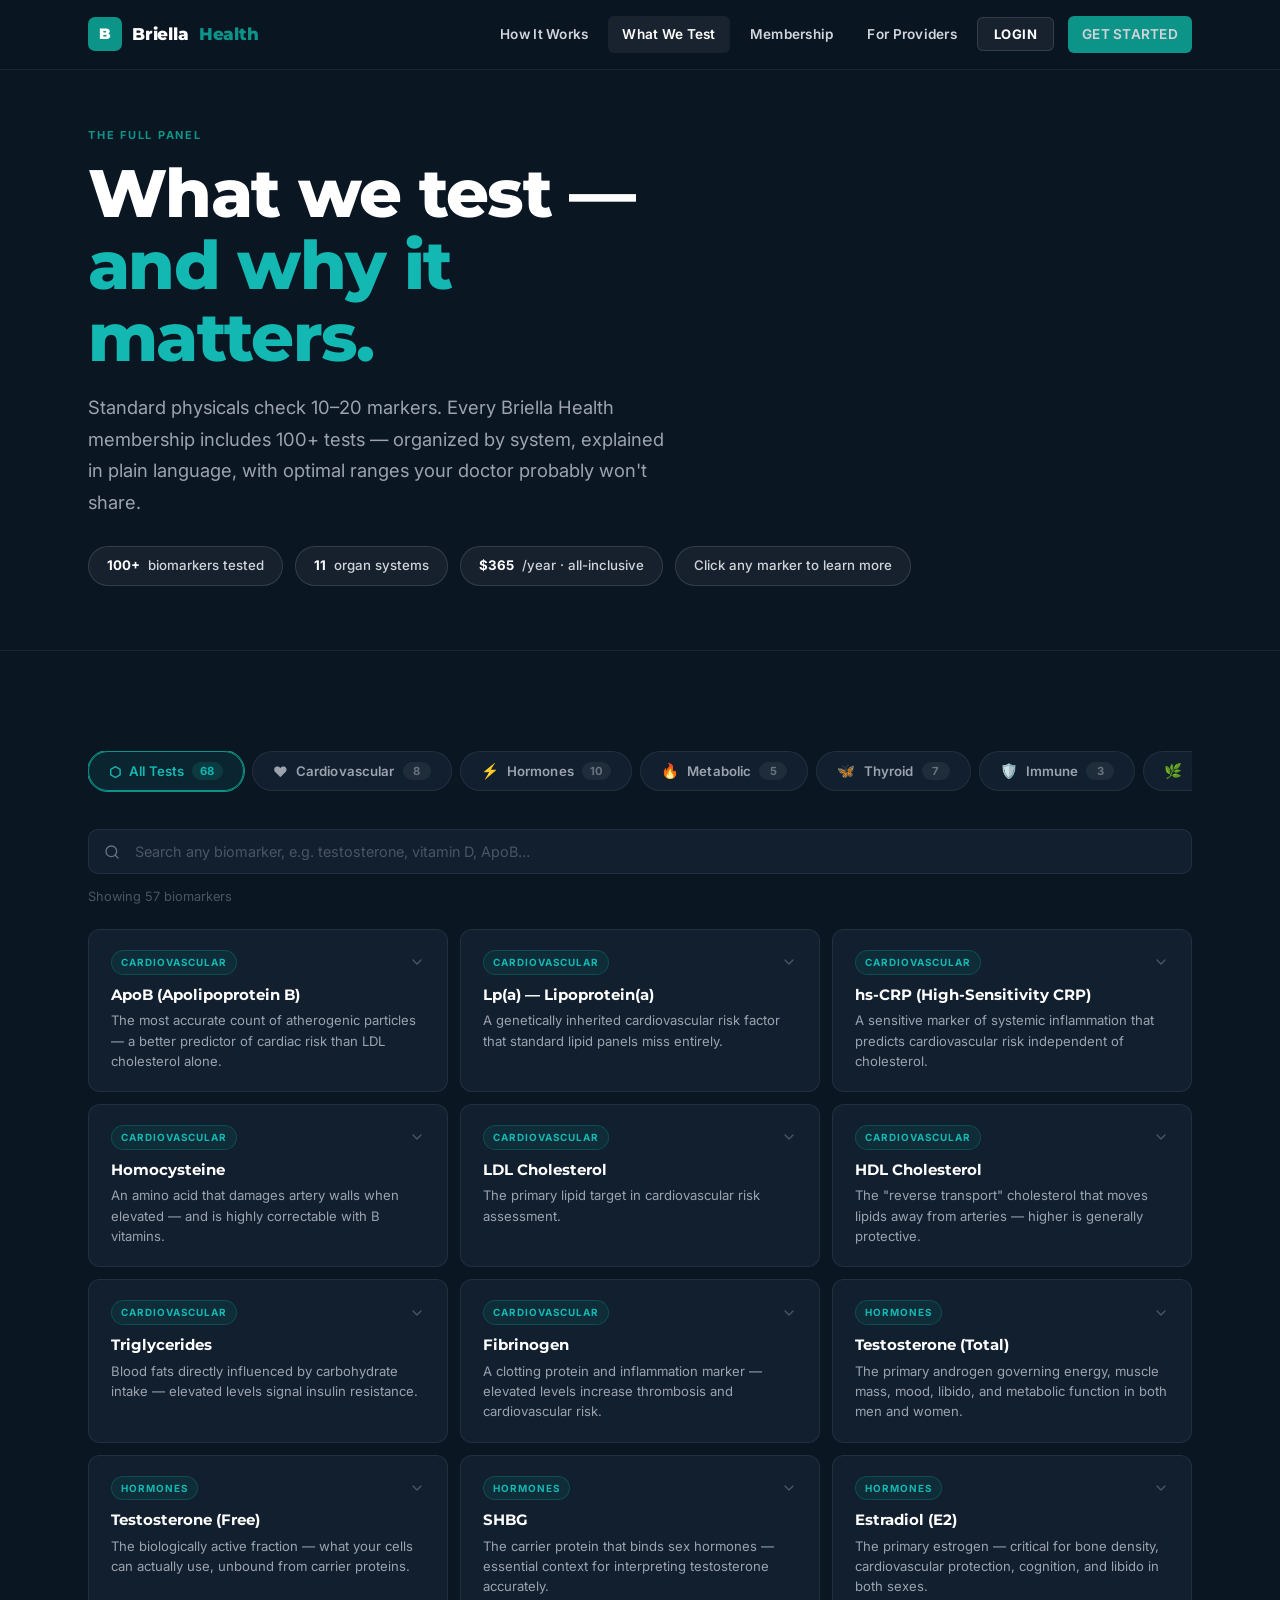
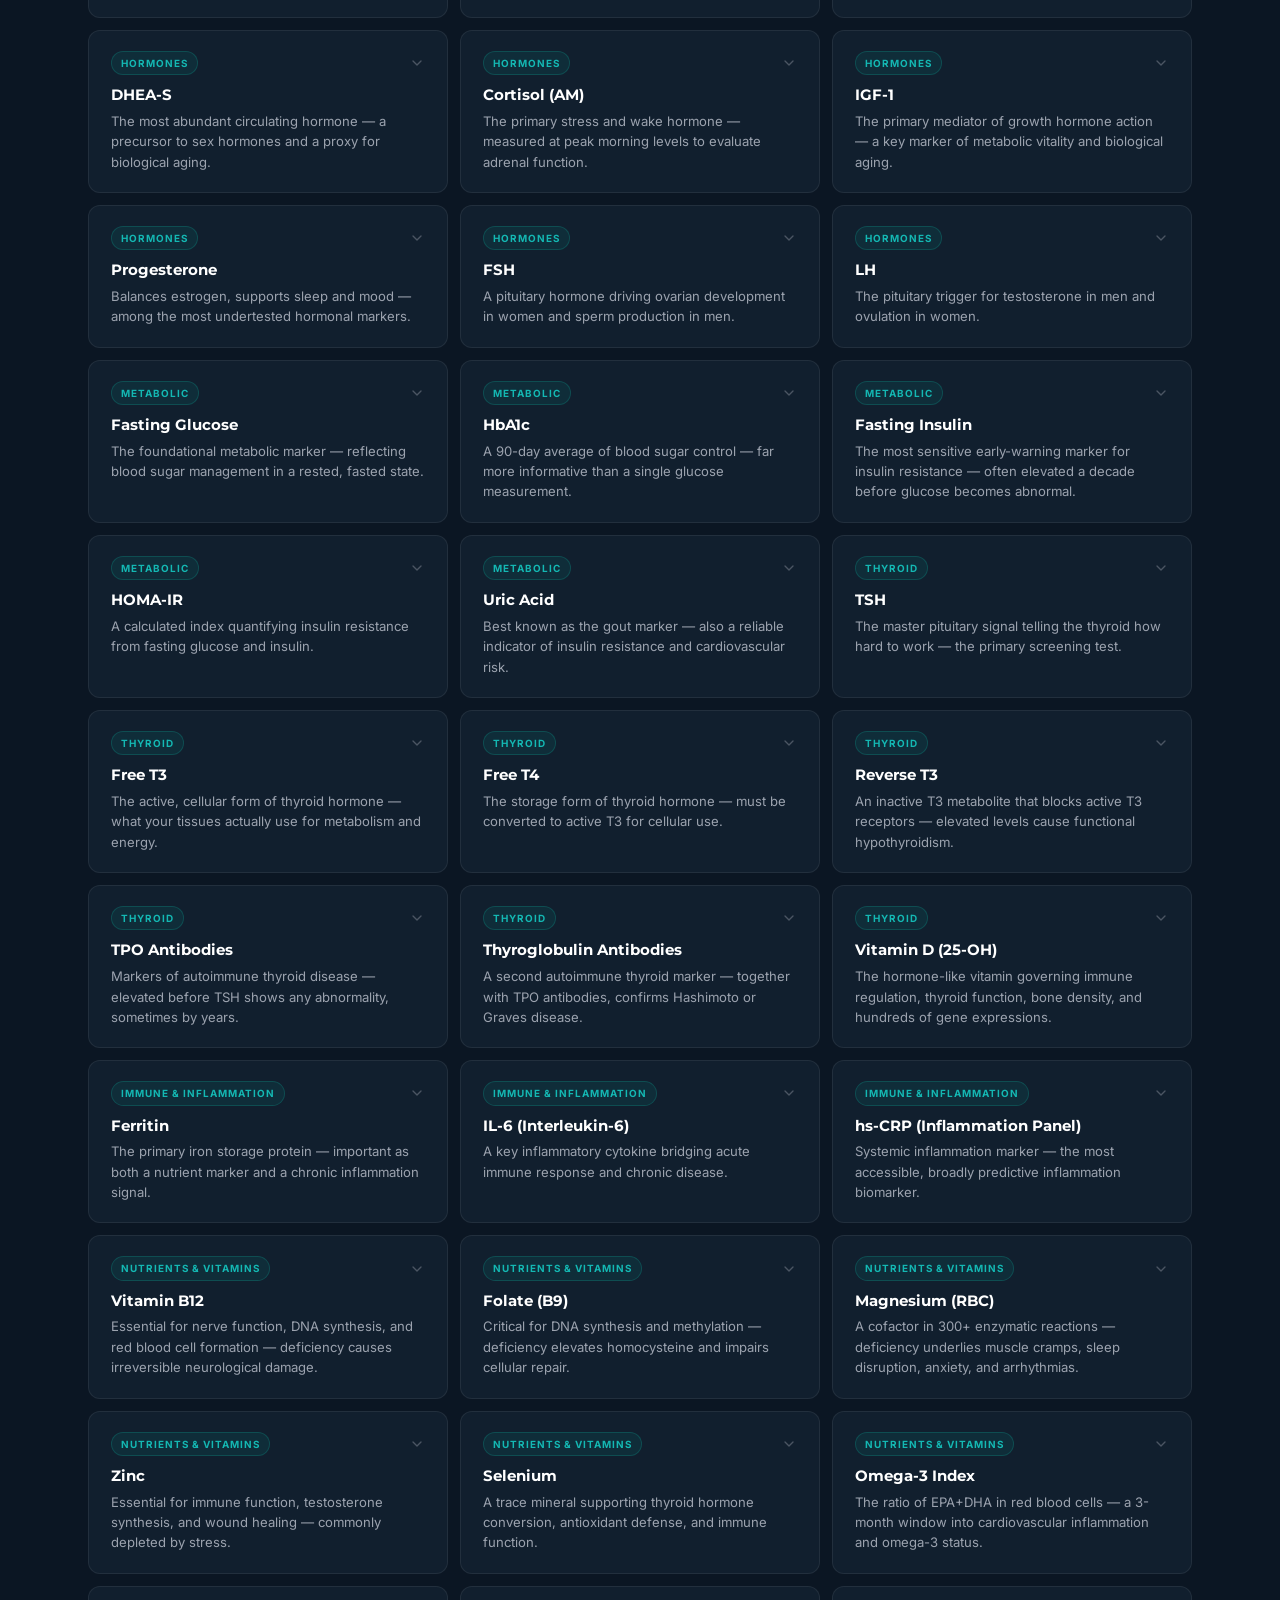
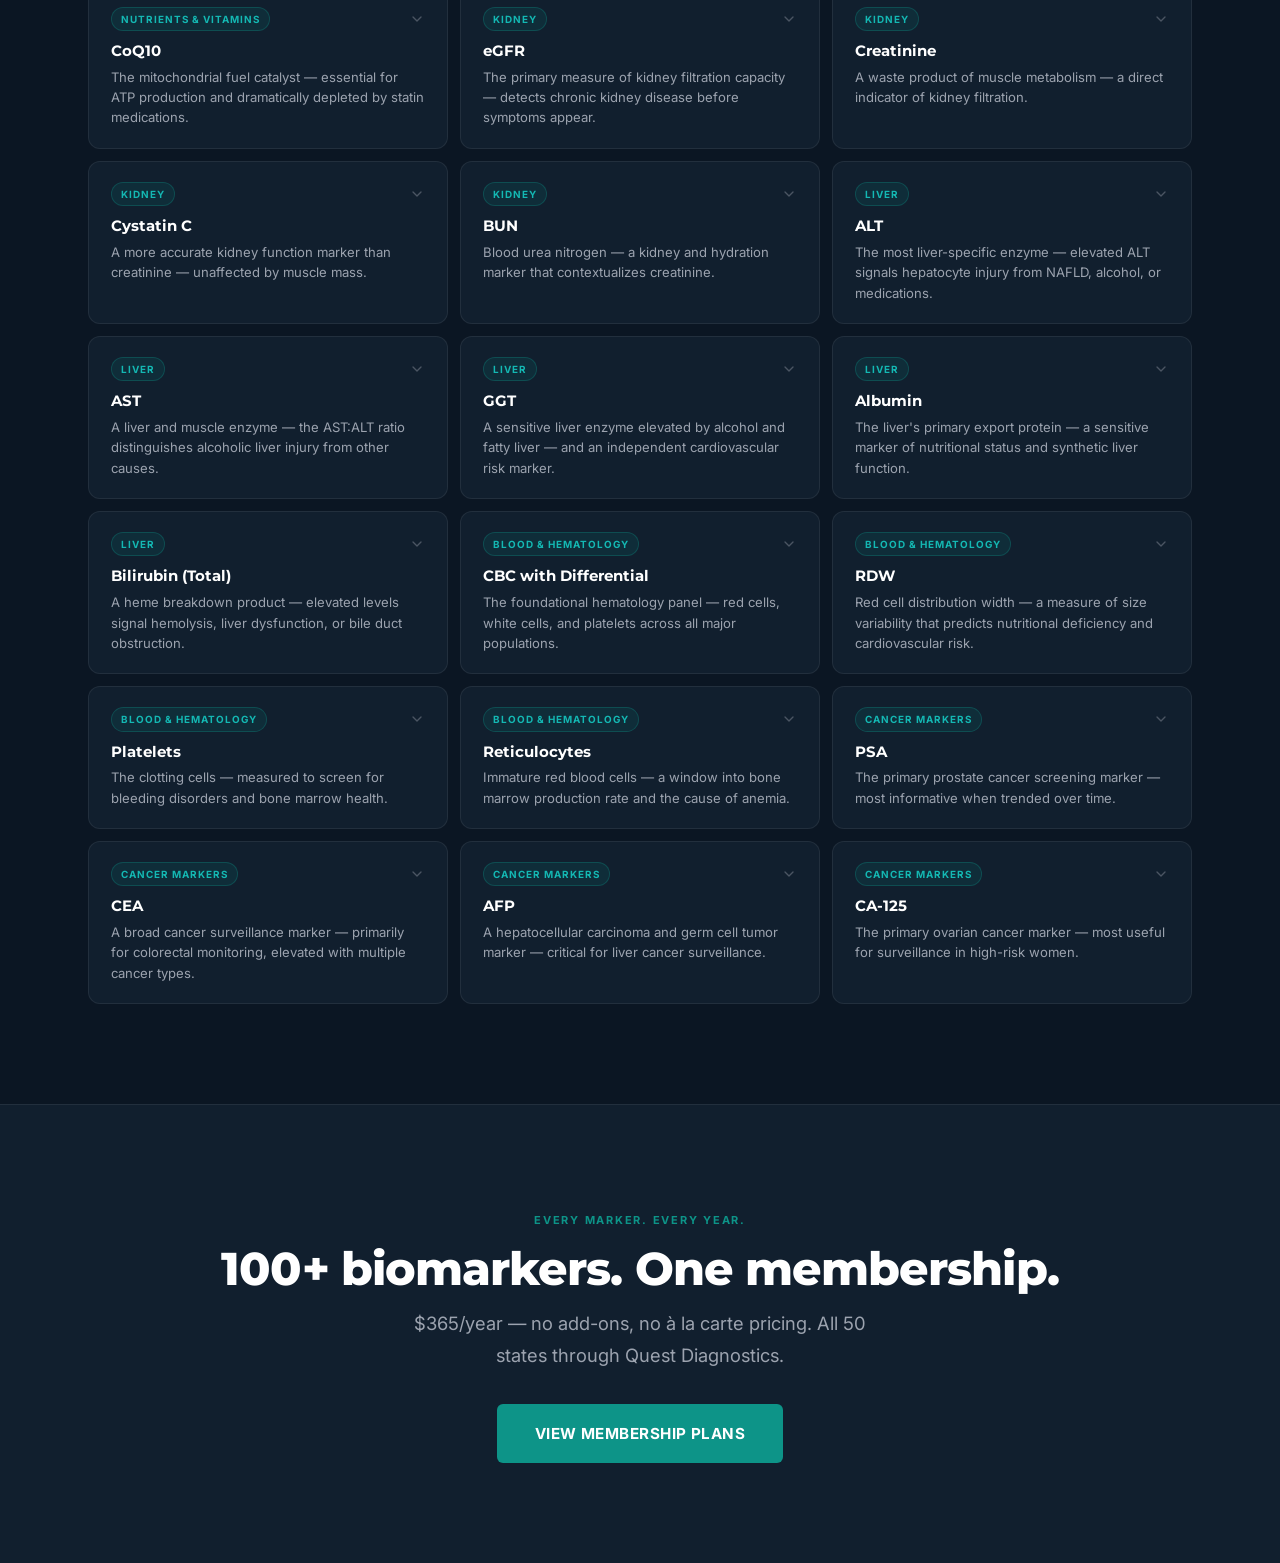
==== commit 60645f91: "Rebuild What We Test page with consistent dark theme - Removed all light-mode CSS overrides — page n" ====
--- a/biomarkers.html
+++ b/biomarkers.html
@@ -9,104 +9,230 @@
   <link rel="preconnect" href="https://fonts.googleapis.com">
   <link rel="preconnect" href="https://fonts.gstatic.com" crossorigin>
   <style>
-    /* ── Light page override ── */
-    body { background: #f5f4f1; color: #111827; }
-    nav { background: rgba(245,244,241,0.95) !important; border-bottom-color: rgba(0,0,0,0.08) !important; }
-    nav .nav-logo { color: #111827 !important; }
-    nav .nav-links a { color: #4b5563 !important; }
-    nav .nav-links a:hover, nav .nav-links a.active { color: #111827 !important; background: rgba(0,0,0,0.05) !important; }
-    .logo-mark { background: var(--teal) !important; }
-    nav .nav-logo span { color: var(--teal) !important; }
-    .btn-ghost { background: rgba(0,0,0,0.06) !important; border-color: rgba(0,0,0,0.12) !important; color: #374151 !important; }
-    .ticker-bar { background: var(--teal) !important; }
-    p, .lead { color: #4b5563; }
-    .eyebrow { color: var(--teal); }
-    h1, h2, h3, h4 { color: #111827; }
-    .section-sm { background: #111827 !important; border-top: none !important; }
-    .section-sm h2, .section-sm .eyebrow, .section-sm .lead, .section-sm p { color: #fff !important; }
-    .section-sm .lead { color: rgba(255,255,255,0.7) !important; }
-    .section-sm .eyebrow { color: var(--teal) !important; }
-
-    /* ── Category Icon Cards ── */
-    .cat-grid { display: grid; grid-template-columns: repeat(6,1fr); gap: 12px; margin-bottom: 36px; }
-    .cat-card {
-      display: flex; flex-direction: column; align-items: center; justify-content: flex-start;
-      gap: 10px; padding: 20px 10px 18px;
-      background: #fff; border: 1.5px solid rgba(0,0,0,0.08);
-      border-radius: 14px; cursor: pointer; transition: all 0.18s ease;
-      text-align: center; font-family: var(--font-body);
-      box-shadow: 0 1px 3px rgba(0,0,0,0.05);
-    }
-    .cat-card:hover { border-color: var(--teal); box-shadow: 0 4px 16px rgba(13,148,136,0.12); transform: translateY(-2px); }
-    .cat-card.active { border-color: var(--teal); background: rgba(13,148,136,0.06); box-shadow: 0 0 0 2px var(--teal); }
-    .cat-icon-wrap {
-      width: 48px; height: 48px; border-radius: 14px;
-      background: #f0fdfb; border: 1px solid rgba(13,148,136,0.15);
-      display: flex; align-items: center; justify-content: center; transition: all 0.18s; flex-shrink: 0;
-    }
-    .cat-card.active .cat-icon-wrap, .cat-card:hover .cat-icon-wrap { background: rgba(13,148,136,0.12); border-color: var(--teal); }
-    .cat-icon-wrap svg { width: 22px; height: 22px; stroke: #6b7280; transition: stroke 0.18s; }
-    .cat-card.active .cat-icon-wrap svg, .cat-card:hover .cat-icon-wrap svg { stroke: var(--teal); }
-    .cat-name { font-size: 0.72rem; font-weight: 700; color: #6b7280; line-height: 1.2; letter-spacing: 0.01em; transition: color 0.18s; }
-    .cat-card.active .cat-name, .cat-card:hover .cat-name { color: var(--teal); }
-    .cat-count { font-size: 0.62rem; color: #9ca3af; font-weight: 500; }
-    .cat-card.active .cat-count { color: var(--teal); opacity: 0.8; }
+    /* ── Category Tab Bar ── */
+    .cat-tabs-bar {
+      display: flex;
+      gap: 8px;
+      overflow-x: auto;
+      padding-bottom: 6px;
+      margin-bottom: 32px;
+      scrollbar-width: none;
+      -webkit-overflow-scrolling: touch;
+    }
+    .cat-tabs-bar::-webkit-scrollbar { display: none; }
+    .cat-tab {
+      display: inline-flex;
+      align-items: center;
+      gap: 8px;
+      padding: 10px 20px;
+      border-radius: 100px;
+      background: var(--bg-card);
+      border: 1px solid var(--border);
+      color: var(--gray-400);
+      font-family: var(--font-body);
+      font-size: 0.83rem;
+      font-weight: 600;
+      cursor: pointer;
+      white-space: nowrap;
+      transition: all 0.15s ease;
+      letter-spacing: 0.01em;
+    }
+    .cat-tab:hover {
+      border-color: var(--teal-border);
+      color: var(--teal-light);
+      background: var(--teal-dim);
+    }
+    .cat-tab.active {
+      background: var(--teal-dim);
+      border-color: var(--teal);
+      color: var(--teal-light);
+      box-shadow: 0 0 0 1px var(--teal);
+    }
+    .tab-icon { font-size: 0.9rem; }
+    .tab-count {
+      font-size: 0.7rem;
+      font-weight: 700;
+      background: rgba(255,255,255,0.06);
+      color: var(--gray-500);
+      padding: 2px 8px;
+      border-radius: 100px;
+      min-width: 28px;
+      text-align: center;
+      transition: all 0.15s;
+    }
+    .cat-tab.active .tab-count {
+      background: rgba(13,148,136,0.2);
+      color: var(--teal-light);
+    }
 
     /* ── Search ── */
-    .search-row { display: flex; gap: 14px; align-items: center; margin-bottom: 24px; flex-wrap: wrap; }
-    .search-input {
-      flex: 1; min-width: 240px;
-      background: #fff; border: 1.5px solid rgba(0,0,0,0.12);
-      border-radius: 8px; padding: 11px 16px 11px 42px; color: #111827;
-      font-family: var(--font-body); font-size: 0.9rem; outline: none; transition: border-color 0.15s;
-      background-image: url("data:image/svg+xml,%3Csvg xmlns='http://www.w3.org/2000/svg' width='16' height='16' fill='none' stroke='%239ca3af' stroke-width='2' viewBox='0 0 24 24'%3E%3Ccircle cx='11' cy='11' r='8'/%3E%3Cpath d='m21 21-4.35-4.35'/%3E%3C/svg%3E");
-      background-repeat: no-repeat; background-position: 14px center;
-      box-shadow: 0 1px 3px rgba(0,0,0,0.06);
-    }
-    .search-input:focus { border-color: var(--teal); }
-    .search-input::placeholder { color: #9ca3af; }
-    .bm-count-label { font-size: 0.82rem; color: #9ca3af; margin-bottom: 16px; }
-
-    /* ── Biomarker Cards ── */
-    .bm-library-grid { display: grid; grid-template-columns: repeat(auto-fill, minmax(300px,1fr)); gap: 12px; }
+    .search-wrap {
+      position: relative;
+      margin-bottom: 12px;
+    }
+    .search-wrap svg {
+      position: absolute;
+      left: 16px;
+      top: 50%;
+      transform: translateY(-50%);
+      pointer-events: none;
+      stroke: var(--gray-500);
+    }
+    .bm-search-input {
+      width: 100%;
+      background: var(--bg-card);
+      border: 1px solid var(--border);
+      border-radius: 10px;
+      padding: 13px 16px 13px 46px;
+      color: var(--white);
+      font-family: var(--font-body);
+      font-size: 0.9rem;
+      outline: none;
+      transition: border-color 0.15s;
+      box-sizing: border-box;
+    }
+    .bm-search-input:focus { border-color: var(--teal); }
+    .bm-search-input::placeholder { color: var(--gray-600); }
+
+    /* ── Count label ── */
+    .bm-count-label {
+      font-size: 0.8rem;
+      color: var(--gray-600);
+      margin-bottom: 20px;
+    }
+
+    /* ── Biomarker Grid ── */
+    .bm-library-grid {
+      display: grid;
+      grid-template-columns: repeat(auto-fill, minmax(310px, 1fr));
+      gap: 12px;
+    }
     .bm-lib-card {
-      background: #fff; border: 1.5px solid rgba(0,0,0,0.07);
-      border-radius: 12px; padding: 20px; cursor: pointer; transition: all 0.18s;
-      box-shadow: 0 1px 3px rgba(0,0,0,0.05);
-    }
-    .bm-lib-card:hover { border-color: var(--teal); box-shadow: 0 4px 16px rgba(13,148,136,0.1); transform: translateY(-1px); }
-    .bm-lib-card.expanded { border-color: var(--teal); box-shadow: 0 4px 20px rgba(13,148,136,0.12); }
-    .bm-lib-card-header { display: flex; justify-content: space-between; align-items: center; margin-bottom: 10px; }
+      background: var(--bg-card);
+      border: 1px solid var(--border);
+      border-radius: 12px;
+      padding: 20px 22px;
+      cursor: pointer;
+      transition: border-color 0.18s, box-shadow 0.18s, transform 0.18s;
+    }
+    .bm-lib-card:hover {
+      border-color: var(--teal-border);
+      box-shadow: 0 4px 20px rgba(13,148,136,0.08);
+      transform: translateY(-1px);
+    }
+    .bm-lib-card.expanded {
+      border-color: var(--teal);
+      box-shadow: 0 0 0 1px var(--teal), 0 8px 32px rgba(13,148,136,0.1);
+    }
+    .bm-lib-card-header {
+      display: flex;
+      justify-content: space-between;
+      align-items: center;
+      margin-bottom: 10px;
+    }
     .bm-cat-tag {
-      font-size: 0.62rem; font-weight: 700; letter-spacing: 0.1em; text-transform: uppercase;
-      padding: 3px 8px; border-radius: 100px;
-      background: #f0fdfb; color: var(--teal); border: 1px solid rgba(13,148,136,0.2);
-    }
-    .bm-chevron { width: 16px; height: 16px; stroke: #9ca3af; transition: transform 0.2s, stroke 0.2s; flex-shrink: 0; }
-    .bm-lib-card.expanded .bm-chevron { transform: rotate(180deg); stroke: var(--teal); }
-    .bm-lib-card h4 { font-size: 0.93rem; margin-bottom: 6px; color: #111827; }
-    .bm-short { font-size: 0.82rem; color: #6b7280; line-height: 1.55; }
-    .bm-detail { display: none; margin-top: 14px; padding-top: 14px; border-top: 1px solid rgba(0,0,0,0.07); }
+      font-size: 0.62rem;
+      font-weight: 700;
+      letter-spacing: 0.1em;
+      text-transform: uppercase;
+      padding: 3px 9px;
+      border-radius: 100px;
+      background: var(--teal-dim);
+      color: var(--teal-light);
+      border: 1px solid var(--teal-border);
+    }
+    .bm-chevron {
+      width: 16px;
+      height: 16px;
+      stroke: var(--gray-600);
+      flex-shrink: 0;
+      transition: transform 0.22s ease, stroke 0.18s;
+    }
+    .bm-lib-card.expanded .bm-chevron {
+      transform: rotate(180deg);
+      stroke: var(--teal);
+    }
+    .bm-lib-card h4 {
+      font-size: 0.95rem;
+      font-weight: 700;
+      color: var(--white);
+      margin-bottom: 6px;
+      line-height: 1.3;
+    }
+    .bm-short {
+      font-size: 0.83rem;
+      color: var(--gray-400);
+      line-height: 1.6;
+      margin: 0;
+    }
+    .bm-detail {
+      display: none;
+      margin-top: 16px;
+      padding-top: 16px;
+      border-top: 1px solid var(--border);
+    }
     .bm-detail.open { display: block; }
-    .bm-why { font-size: 0.82rem; color: #374151; line-height: 1.65; margin-bottom: 14px; }
-    .bm-ranges { display: grid; grid-template-columns: 1fr 1fr; gap: 10px; }
-    .bm-range-item label { display: block; font-size: 0.62rem; font-weight: 700; text-transform: uppercase; letter-spacing: 0.08em; color: #9ca3af; margin-bottom: 3px; }
-    .bm-range-item span { font-size: 0.8rem; color: #4b5563; }
-    .bm-range-item span.opt { color: var(--teal); font-weight: 600; }
-
-    @media (max-width: 1000px) { .cat-grid { grid-template-columns: repeat(4,1fr); } }
-    @media (max-width: 640px)  { .cat-grid { grid-template-columns: repeat(3,1fr); } }
-    @media (max-width: 420px)  { .cat-grid { grid-template-columns: repeat(2,1fr); } }
-    @media (max-width: 768px)  { .bm-library-grid { grid-template-columns: 1fr; } }
-
-    /* Login modal light override */
-    #loginModal .login-modal { background: #fff; border-color: rgba(0,0,0,0.1); }
-    #loginModal .login-modal h3 { color: #111827; }
-    #loginModal .login-subtitle { color: #6b7280; }
-    #loginModal .login-option { background: #f9fafb; border-color: rgba(0,0,0,0.08); color: #111827; }
-    #loginModal .login-option:hover { border-color: var(--teal); }
-    #loginModal .login-option h4 { color: #111827; }
-    #loginModal .login-option p { color: #6b7280; }
+    .bm-why {
+      font-size: 0.83rem;
+      color: var(--gray-300);
+      line-height: 1.7;
+      margin-bottom: 16px;
+    }
+    .bm-ranges {
+      display: grid;
+      grid-template-columns: 1fr 1fr;
+      gap: 10px;
+    }
+    .bm-range-item {
+      background: rgba(255,255,255,0.03);
+      border: 1px solid var(--border);
+      border-radius: 8px;
+      padding: 10px 12px;
+    }
+    .bm-range-item label {
+      display: block;
+      font-size: 0.6rem;
+      font-weight: 700;
+      text-transform: uppercase;
+      letter-spacing: 0.08em;
+      color: var(--gray-600);
+      margin-bottom: 4px;
+    }
+    .bm-range-item span {
+      font-size: 0.8rem;
+      color: var(--gray-300);
+      font-weight: 500;
+    }
+    .bm-range-item span.opt {
+      color: var(--teal-light);
+      font-weight: 700;
+    }
+
+    /* ── Hero stat pills ── */
+    .hero-stat-row {
+      display: flex;
+      gap: 12px;
+      flex-wrap: wrap;
+      margin-top: 28px;
+    }
+    .hero-stat-pill {
+      display: inline-flex;
+      align-items: center;
+      gap: 8px;
+      background: rgba(255,255,255,0.05);
+      border: 1px solid var(--border-strong);
+      border-radius: 100px;
+      padding: 8px 18px;
+      font-size: 0.83rem;
+      color: var(--gray-300);
+      font-weight: 500;
+    }
+    .hero-stat-pill strong { color: var(--white); }
+
+    @media (max-width: 768px) {
+      .bm-library-grid { grid-template-columns: 1fr; }
+      .bm-ranges { grid-template-columns: 1fr; }
+    }
   </style>
 </head>
 <body>
@@ -131,146 +257,68 @@
   </div>
 </nav>
 
-<!-- HERO -->
-<section style="padding:110px 0 56px;background:#f5f4f1;border-bottom:1px solid rgba(0,0,0,0.08);">
+<!-- ===== HERO ===== -->
+<section style="padding:120px 0 64px; border-bottom: 1px solid var(--border);">
   <div class="container">
     <div class="eyebrow">The Full Panel</div>
-    <h1 style="max-width:640px;margin-bottom:16px;">What we test —<br><em style="font-style:normal;color:var(--teal);">and why it matters.</em></h1>
-    <p class="lead" style="max-width:560px;margin-bottom:0;color:#4b5563;">Standard physicals check 10–20 markers. Every Briella Health membership includes 100+ — organized by system, explained in plain language, with optimal ranges your doctor probably won't share. Click any category to explore.</p>
+    <h1 style="max-width:640px; margin-bottom:18px;">What we test —<br><em style="font-style:normal; color:var(--teal-light);">and why it matters.</em></h1>
+    <p class="lead" style="max-width:580px; margin-bottom:0; color:var(--gray-400);">Standard physicals check 10–20 markers. Every Briella Health membership includes 100+ tests — organized by system, explained in plain language, with optimal ranges your doctor probably won't share.</p>
+    <div class="hero-stat-row">
+      <div class="hero-stat-pill"><strong>100+</strong> biomarkers tested</div>
+      <div class="hero-stat-pill"><strong>11</strong> organ systems</div>
+      <div class="hero-stat-pill"><strong>$365</strong>/year · all-inclusive</div>
+      <div class="hero-stat-pill">Click any marker to learn more</div>
+    </div>
   </div>
 </section>
 
-<!-- LIBRARY -->
-<section class="section" style="background:#f5f4f1;">
+<!-- ===== LIBRARY ===== -->
+<section class="section">
   <div class="container">
 
-    <!-- CATEGORY ICON GRID -->
-    <div class="cat-grid">
-      <button class="cat-card active" data-cat="all" onclick="setFilter('all',this)">
-        <div class="cat-icon-wrap">
-          <svg viewBox="0 0 24 24" fill="none" stroke-width="1.5" stroke-linecap="round" stroke-linejoin="round">
-            <rect x="3" y="3" width="7" height="7" rx="1.5"/><rect x="14" y="3" width="7" height="7" rx="1.5"/>
-            <rect x="3" y="14" width="7" height="7" rx="1.5"/><rect x="14" y="14" width="7" height="7" rx="1.5"/>
-          </svg>
-        </div>
-        <div class="cat-name">All Tests</div>
-        <div class="cat-count">68 tests</div>
-      </button>
-
-      <button class="cat-card" data-cat="cardiovascular" onclick="setFilter('cardiovascular',this)">
-        <div class="cat-icon-wrap">
-          <svg viewBox="0 0 24 24" fill="none" stroke-width="1.5" stroke-linecap="round" stroke-linejoin="round">
-            <path d="M20.84 4.61a5.5 5.5 0 0 0-7.78 0L12 5.67l-1.06-1.06a5.5 5.5 0 0 0-7.78 7.78l1.06 1.06L12 21.23l7.78-7.78 1.06-1.06a5.5 5.5 0 0 0 0-7.78z"/>
-          </svg>
-        </div>
-        <div class="cat-name">Cardiovascular</div>
-        <div class="cat-count" id="cnt-cardiovascular">— tests</div>
-      </button>
-
-      <button class="cat-card" data-cat="hormones" onclick="setFilter('hormones',this)">
-        <div class="cat-icon-wrap">
-          <svg viewBox="0 0 24 24" fill="none" stroke-width="1.5" stroke-linecap="round" stroke-linejoin="round">
-            <circle cx="12" cy="8" r="5"/>
-            <path d="M12 13v8M9 18h6"/>
-          </svg>
-        </div>
-        <div class="cat-name">Hormones</div>
-        <div class="cat-count" id="cnt-hormones">— tests</div>
-      </button>
-
-      <button class="cat-card" data-cat="metabolic" onclick="setFilter('metabolic',this)">
-        <div class="cat-icon-wrap">
-          <svg viewBox="0 0 24 24" fill="none" stroke-width="1.5" stroke-linecap="round" stroke-linejoin="round">
-            <path d="M13 2L3 14h9l-1 8 10-12h-9l1-8z"/>
-          </svg>
-        </div>
-        <div class="cat-name">Metabolic</div>
-        <div class="cat-count" id="cnt-metabolic">— tests</div>
-      </button>
-
-      <button class="cat-card" data-cat="thyroid" onclick="setFilter('thyroid',this)">
-        <div class="cat-icon-wrap">
-          <svg viewBox="0 0 24 24" fill="none" stroke-width="1.5" stroke-linecap="round" stroke-linejoin="round">
-            <path d="M12 12c-3-3.5-6-5-8-4a4 4 0 0 0 0 8c2 0 5-1.5 8-4z"/>
-            <path d="M12 12c3-3.5 6-5 8-4a4 4 0 0 1 0 8c-2 0-5-1.5-8-4z"/>
-          </svg>
-        </div>
-        <div class="cat-name">Thyroid</div>
-        <div class="cat-count" id="cnt-thyroid">— tests</div>
-      </button>
-
-      <button class="cat-card" data-cat="immune" onclick="setFilter('immune',this)">
-        <div class="cat-icon-wrap">
-          <svg viewBox="0 0 24 24" fill="none" stroke-width="1.5" stroke-linecap="round" stroke-linejoin="round">
-            <path d="M12 22s8-4 8-10V5l-8-3-8 3v7c0 6 8 10 8 10z"/>
-            <path d="M9 12l2 2 4-4"/>
-          </svg>
-        </div>
-        <div class="cat-name">Immune</div>
-        <div class="cat-count" id="cnt-immune">— tests</div>
-      </button>
-
-      <button class="cat-card" data-cat="nutrients" onclick="setFilter('nutrients',this)">
-        <div class="cat-icon-wrap">
-          <svg viewBox="0 0 24 24" fill="none" stroke-width="1.5" stroke-linecap="round" stroke-linejoin="round">
-            <path d="M11 20A7 7 0 0 1 9.8 6.1C15.5 5 17 4.48 19 2c1 2 2 4.18 2 8 0 5.5-4.78 10-10 10z"/>
-            <path d="M2 21c0-3 1.85-5.36 5.08-6C9.5 14.52 12 13 13 12"/>
-          </svg>
-        </div>
-        <div class="cat-name">Nutrients</div>
-        <div class="cat-count" id="cnt-nutrients">— tests</div>
-      </button>
-
-      <button class="cat-card" data-cat="kidney" onclick="setFilter('kidney',this)">
-        <div class="cat-icon-wrap">
-          <svg viewBox="0 0 24 24" fill="none" stroke-width="1.5" stroke-linecap="round" stroke-linejoin="round">
-            <path d="M9 3C6.5 3 4 5 4 8c0 3 2 6 4 8 .7 1 1.5 2.5 1.5 4"/>
-            <path d="M15 3c2.5 0 5 2 5 5 0 3-2 6-4 8-.7 1-1.5 2.5-1.5 4"/>
-            <path d="M9.5 20h5"/>
-          </svg>
-        </div>
-        <div class="cat-name">Kidney</div>
-        <div class="cat-count" id="cnt-kidney">— tests</div>
-      </button>
-
-      <button class="cat-card" data-cat="liver" onclick="setFilter('liver',this)">
-        <div class="cat-icon-wrap">
-          <svg viewBox="0 0 24 24" fill="none" stroke-width="1.5" stroke-linecap="round" stroke-linejoin="round">
-            <path d="M4 9c0-2 1.5-4 4-4 1.2 0 2.2.5 3 1.2.8-.7 1.8-1.2 3-1.2 3 0 6 2.5 6 6 0 4.5-3.5 8-8 8H9c-2.8 0-5-2.2-5-5V9z"/>
-          </svg>
-        </div>
-        <div class="cat-name">Liver</div>
-        <div class="cat-count" id="cnt-liver">— tests</div>
-      </button>
-
-      <button class="cat-card" data-cat="blood" onclick="setFilter('blood',this)">
-        <div class="cat-icon-wrap">
-          <svg viewBox="0 0 24 24" fill="none" stroke-width="1.5" stroke-linecap="round" stroke-linejoin="round">
-            <path d="M12 2l6 9.5a6 6 0 1 1-12 0L12 2z"/>
-          </svg>
-        </div>
-        <div class="cat-name">Blood</div>
-        <div class="cat-count" id="cnt-blood">— tests</div>
-      </button>
-
-      <button class="cat-card" data-cat="cancer" onclick="setFilter('cancer',this)">
-        <div class="cat-icon-wrap">
-          <svg viewBox="0 0 24 24" fill="none" stroke-width="1.5" stroke-linecap="round" stroke-linejoin="round">
-            <circle cx="11" cy="11" r="7"/>
-            <path d="m21 21-4.35-4.35"/>
-            <path d="M11 8v6M8 11h6"/>
-          </svg>
-        </div>
-        <div class="cat-name">Cancer Markers</div>
-        <div class="cat-count" id="cnt-cancer">— tests</div>
-      </button>
-
-      <div></div><!-- spacer -->
+    <!-- CATEGORY TAB BAR -->
+    <div class="cat-tabs-bar" id="catTabs">
+      <button class="cat-tab active" data-cat="all" onclick="setFilter('all',this)">
+        <span class="tab-icon">⬡</span> All Tests <span class="tab-count" id="cnt-all">68</span>
+      </button>
+      <button class="cat-tab" data-cat="cardiovascular" onclick="setFilter('cardiovascular',this)">
+        <span class="tab-icon">❤️</span> Cardiovascular <span class="tab-count" id="cnt-cardiovascular">—</span>
+      </button>
+      <button class="cat-tab" data-cat="hormones" onclick="setFilter('hormones',this)">
+        <span class="tab-icon">⚡</span> Hormones <span class="tab-count" id="cnt-hormones">—</span>
+      </button>
+      <button class="cat-tab" data-cat="metabolic" onclick="setFilter('metabolic',this)">
+        <span class="tab-icon">🔥</span> Metabolic <span class="tab-count" id="cnt-metabolic">—</span>
+      </button>
+      <button class="cat-tab" data-cat="thyroid" onclick="setFilter('thyroid',this)">
+        <span class="tab-icon">🦋</span> Thyroid <span class="tab-count" id="cnt-thyroid">—</span>
+      </button>
+      <button class="cat-tab" data-cat="immune" onclick="setFilter('immune',this)">
+        <span class="tab-icon">🛡️</span> Immune <span class="tab-count" id="cnt-immune">—</span>
+      </button>
+      <button class="cat-tab" data-cat="nutrients" onclick="setFilter('nutrients',this)">
+        <span class="tab-icon">🌿</span> Nutrients <span class="tab-count" id="cnt-nutrients">—</span>
+      </button>
+      <button class="cat-tab" data-cat="kidney" onclick="setFilter('kidney',this)">
+        <span class="tab-icon">💧</span> Kidney <span class="tab-count" id="cnt-kidney">—</span>
+      </button>
+      <button class="cat-tab" data-cat="liver" onclick="setFilter('liver',this)">
+        <span class="tab-icon">🫁</span> Liver <span class="tab-count" id="cnt-liver">—</span>
+      </button>
+      <button class="cat-tab" data-cat="blood" onclick="setFilter('blood',this)">
+        <span class="tab-icon">🩸</span> Blood <span class="tab-count" id="cnt-blood">—</span>
+      </button>
+      <button class="cat-tab" data-cat="cancer" onclick="setFilter('cancer',this)">
+        <span class="tab-icon">🔬</span> Cancer Markers <span class="tab-count" id="cnt-cancer">—</span>
+      </button>
     </div>
 
     <!-- SEARCH -->
-    <div class="search-row">
-      <input class="search-input" type="text" id="bmSearch" placeholder="Search any biomarker..." oninput="filterBiomarkers()">
+    <div class="search-wrap">
+      <svg width="16" height="16" viewBox="0 0 24 24" fill="none" stroke-width="2" stroke-linecap="round" stroke-linejoin="round">
+        <circle cx="11" cy="11" r="8"/><path d="m21 21-4.35-4.35"/>
+      </svg>
+      <input class="bm-search-input" type="text" id="bmSearch" placeholder="Search any biomarker, e.g. testosterone, vitamin D, ApoB…" oninput="filterBiomarkers()">
     </div>
 
     <p class="bm-count-label" id="bmCountLabel"></p>
@@ -278,17 +326,17 @@
   </div>
 </section>
 
-<!-- BOTTOM CTA (dark) -->
-<section class="section-sm" style="background:var(--bg-dark);padding:80px 0;">
-  <div class="container text-center">
+<!-- ===== BOTTOM CTA ===== -->
+<section class="section" style="background:var(--bg-card); border-top:1px solid var(--border);">
+  <div class="container" style="text-align:center;">
     <div class="eyebrow">Every marker. Every year.</div>
-    <h2 style="margin-bottom:14px;color:#fff;">100+ biomarkers. One membership.</h2>
-    <p class="lead" style="margin:0 auto 28px;color:rgba(255,255,255,0.65);">$365/year — no add-ons, no à la carte pricing.</p>
+    <h2 style="margin-bottom:14px;">100+ biomarkers. One membership.</h2>
+    <p class="lead" style="margin:0 auto 32px; max-width:460px; color:var(--gray-400);">$365/year — no add-ons, no à la carte pricing. All 50 states through Quest Diagnostics.</p>
     <a href="membership.html" class="btn btn-primary btn-lg">View Membership Plans</a>
   </div>
 </section>
 
-<!-- LOGIN MODAL -->
+<!-- ===== LOGIN MODAL ===== -->
 <div class="login-modal-overlay" id="loginModal" onclick="if(event.target===this)closeLoginModal()">
   <div class="login-modal">
     <button class="login-modal-close" onclick="closeLoginModal()">&#215;</button>
@@ -375,12 +423,12 @@
   {id:'ca125',name:'CA-125',cat:'cancer',short:'The primary ovarian cancer marker — most useful for surveillance in high-risk women.',why:'CA-125 is elevated in 80% of advanced ovarian cancers. Most clinically useful in women with a known risk history and as a post-treatment surveillance tool.',std:'< 35 U/mL',opt:'< 20 U/mL',unit:'U/mL'}
 ];
 
-// Count by category and update badges
+// Count by category and update tab counts
 const catCounts = {};
 biomarkers.forEach(b => { catCounts[b.cat] = (catCounts[b.cat]||0)+1; });
 Object.entries(catCounts).forEach(([cat,n]) => {
   const el = document.getElementById('cnt-'+cat);
-  if(el) el.textContent = n + ' tests';
+  if(el) el.textContent = n;
 });
 
 let activeFilter = 'all';
@@ -390,7 +438,7 @@
   const label = document.getElementById('bmCountLabel');
   label.textContent = `Showing ${list.length} biomarker${list.length!==1?'s':''}`;
   if(!list.length){
-    grid.innerHTML='<div style="color:#9ca3af;font-size:0.9rem;grid-column:1/-1;padding:40px 0;">No biomarkers match your search.</div>';
+    grid.innerHTML='<div style="color:var(--gray-600);font-size:0.9rem;grid-column:1/-1;padding:48px 0;text-align:center;">No biomarkers match your search.</div>';
     return;
   }
   grid.innerHTML = list.map(b=>`
@@ -422,13 +470,13 @@
 function filterBiomarkers(){
   const q=document.getElementById('bmSearch').value.toLowerCase().trim();
   let list=activeFilter==='all'?biomarkers:biomarkers.filter(b=>b.cat===activeFilter);
-  if(q) list=list.filter(b=>b.name.toLowerCase().includes(q)||b.short.toLowerCase().includes(q));
+  if(q) list=list.filter(b=>b.name.toLowerCase().includes(q)||b.short.toLowerCase().includes(q)||b.why.toLowerCase().includes(q));
   renderBiomarkers(list);
 }
 
 function setFilter(cat,el){
   activeFilter=cat;
-  document.querySelectorAll('.cat-card').forEach(c=>c.classList.remove('active'));
+  document.querySelectorAll('.cat-tab').forEach(c=>c.classList.remove('active'));
   el.classList.add('active');
   document.getElementById('bmSearch').value='';
   filterBiomarkers();
--- a/styles.css
+++ b/styles.css
@@ -875,4 +875,91 @@
   .feature-row.reverse { direction: ltr; }
   .pricing-grid { grid-template-columns: 1fr; }
   .bm-library-grid { grid-template-columns: 1fr; }
-}
+  .photo-strip { grid-template-columns: 1fr 1fr; }
+  .people-grid { grid-template-columns: repeat(2, 1fr); }
+}
+
+/* ===== LIFESTYLE PHOTO STRIP ===== */
+.photo-strip {
+  display: grid;
+  grid-template-columns: repeat(4, 1fr);
+  gap: 14px;
+  margin-top: 48px;
+}
+.photo-card {
+  position: relative;
+  border-radius: 14px;
+  overflow: hidden;
+  aspect-ratio: 4/5;
+  background: var(--bg-card);
+}
+.photo-card img {
+  width: 100%;
+  height: 100%;
+  object-fit: cover;
+  display: block;
+  transition: transform 0.5s ease;
+}
+.photo-card:hover img {
+  transform: scale(1.05);
+}
+.photo-overlay {
+  position: absolute;
+  bottom: 0; left: 0; right: 0;
+  padding: 36px 18px 18px;
+  background: linear-gradient(transparent, rgba(11,22,35,0.88));
+}
+.photo-label {
+  font-family: var(--font-heading);
+  font-weight: 700;
+  font-size: 0.78rem;
+  letter-spacing: 0.08em;
+  text-transform: uppercase;
+  color: var(--teal-light);
+  margin-bottom: 4px;
+}
+.photo-caption {
+  font-size: 0.82rem;
+  color: rgba(255,255,255,0.75);
+  line-height: 1.4;
+}
+
+/* ===== PEOPLE GRID (Who It's For) ===== */
+.people-grid {
+  display: grid;
+  grid-template-columns: repeat(3, 1fr);
+  gap: 28px;
+  margin-top: 48px;
+}
+.people-card {
+  background: var(--bg-card);
+  border: 1px solid var(--border);
+  border-radius: var(--radius-lg);
+  overflow: hidden;
+  transition: border-color 0.2s, box-shadow 0.2s;
+}
+.people-card:hover {
+  border-color: var(--teal-border);
+  box-shadow: 0 8px 32px rgba(13,148,136,0.08);
+}
+.people-photo {
+  width: 100%;
+  aspect-ratio: 4/3;
+  object-fit: cover;
+  display: block;
+}
+.people-card-body {
+  padding: 22px 24px;
+}
+.people-card-body h4 {
+  font-size: 1rem;
+  font-weight: 700;
+  color: var(--white);
+  margin-bottom: 8px;
+}
+.people-card-body p {
+  font-size: 0.85rem;
+  color: var(--gray-400);
+  line-height: 1.55;
+  margin: 0;
+}
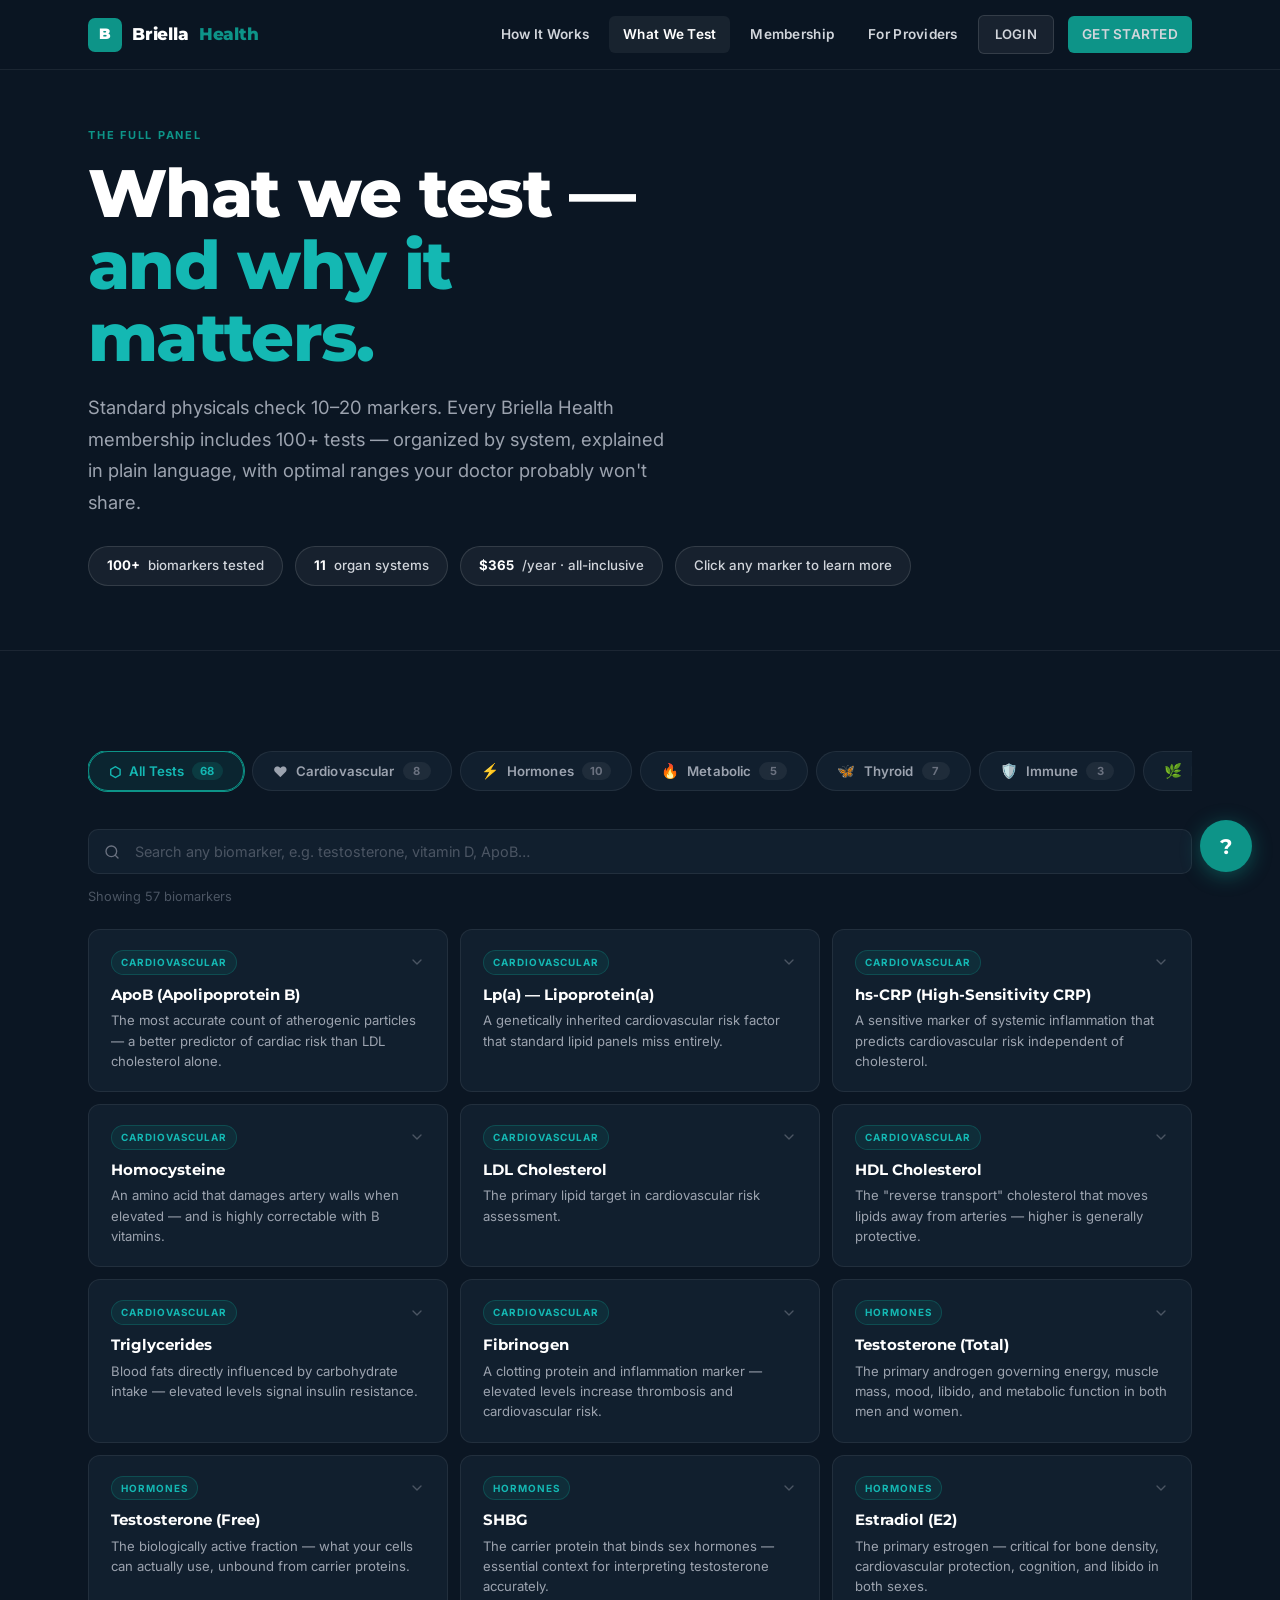
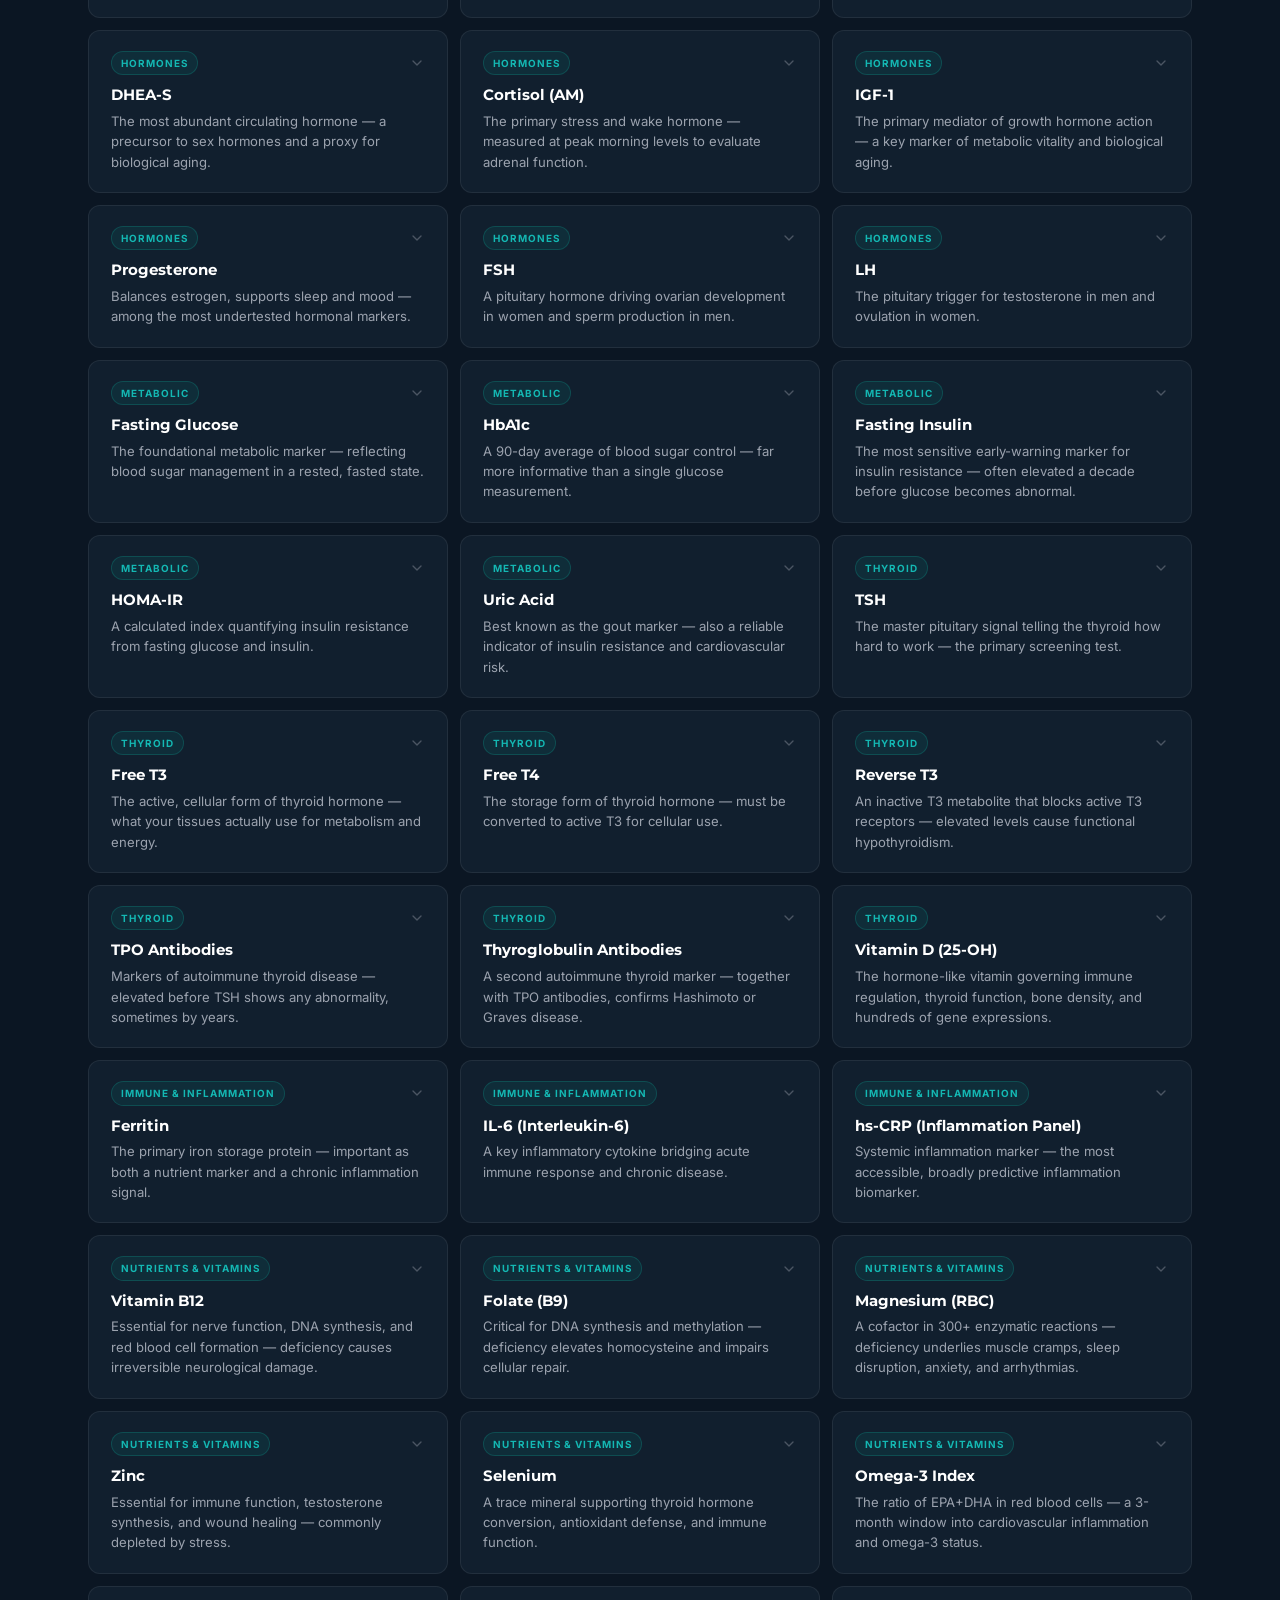
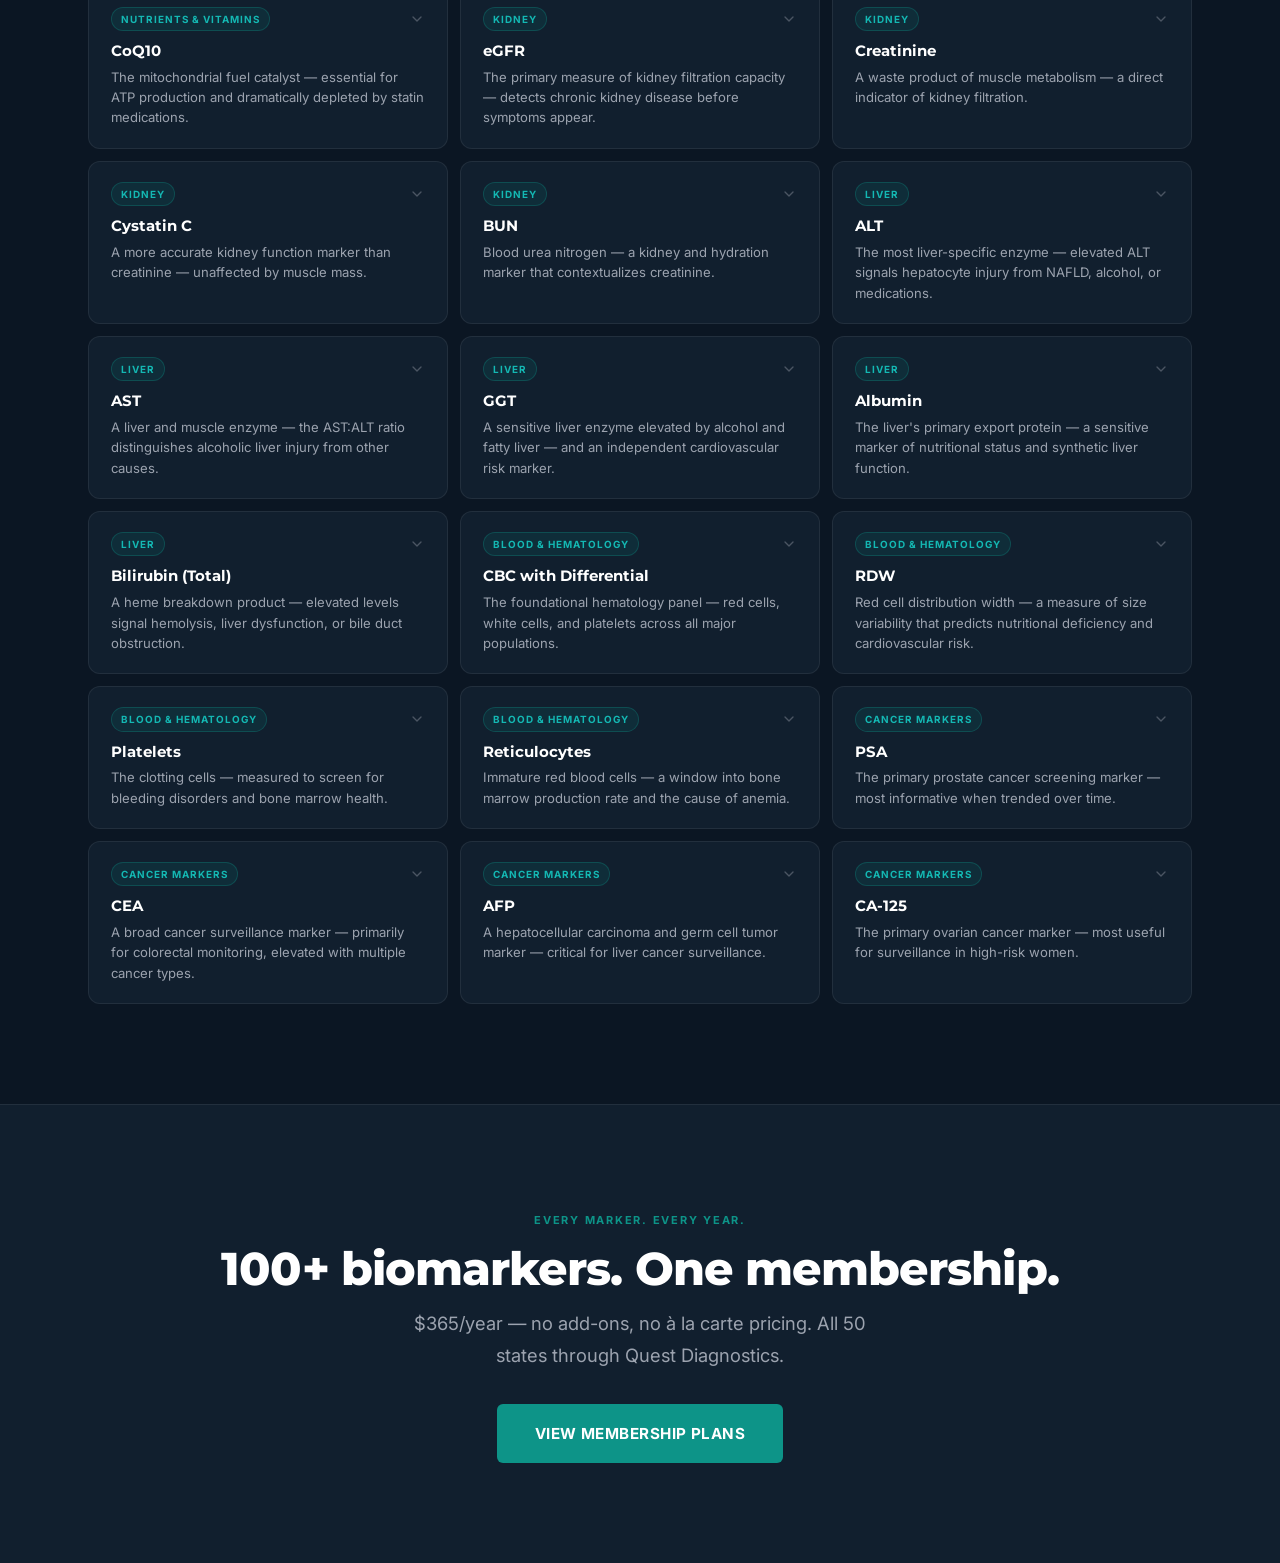
==== commit 56edff6c: "Add member signup, login page, and floating help button signup.html: - Two-panel layout: benefits/br" ====
--- a/biomarkers.html
+++ b/biomarkers.html
@@ -248,8 +248,8 @@
       <a href="biomarkers.html" class="active">What We Test</a>
       <a href="membership.html">Membership</a>
       <a href="for-providers.html">For Providers</a>
-      <button onclick="openLoginModal()" class="btn btn-ghost" style="font-size:0.82rem;padding:8px 16px;">Login</button>
-      <a href="membership.html" class="btn btn-primary nav-cta">Get Started</a>
+      <a href="login.html" class="btn btn-ghost" style="font-size:0.82rem;padding:8px 16px;">Login</a>
+      <a href="signup.html" class="btn btn-primary nav-cta">Get Started</a>
     </div>
     <button class="nav-toggle" onclick="document.getElementById('navLinks').classList.toggle('open')" aria-label="Menu">
       <svg width="22" height="22" viewBox="0 0 24 24" fill="none" stroke="currentColor" stroke-width="2"><line x1="3" y1="6" x2="21" y2="6"/><line x1="3" y1="12" x2="21" y2="12"/><line x1="3" y1="18" x2="21" y2="18"/></svg>
@@ -332,7 +332,7 @@
     <div class="eyebrow">Every marker. Every year.</div>
     <h2 style="margin-bottom:14px;">100+ biomarkers. One membership.</h2>
     <p class="lead" style="margin:0 auto 32px; max-width:460px; color:var(--gray-400);">$365/year — no add-ons, no à la carte pricing. All 50 states through Quest Diagnostics.</p>
-    <a href="membership.html" class="btn btn-primary btn-lg">View Membership Plans</a>
+    <a href="signup.html" class="btn btn-primary btn-lg">View Membership Plans</a>
   </div>
 </section>
 
@@ -488,5 +488,32 @@
 
 renderBiomarkers(biomarkers);
 </script>
+
+<!-- Floating Help Button -->
+<button class="help-btn" id="helpBtn" onclick="toggleHelp()" aria-label="Help">?</button>
+<div class="help-overlay" id="helpOverlay">
+  <div class="help-panel">
+    <div class="help-panel-header">
+      <span class="help-panel-title">How can we help?</span>
+      <button class="help-panel-close" onclick="toggleHelp()">&#215;</button>
+    </div>
+    <div style="display:flex;flex-direction:column;gap:10px;margin-bottom:24px;">
+      <a href="how-it-works.html" class="help-link">How does Briella Health work?</a>
+      <a href="biomarkers.html" class="help-link">What biomarkers do you test?</a>
+      <a href="membership.html" class="help-link">What's included in my membership?</a>
+      <a href="membership.html#faq" class="help-link">Can I use my HSA or FSA?</a>
+      <a href="signup.html" class="help-link">Create a new account</a>
+    </div>
+    <div style="padding-top:16px;border-top:1px solid var(--border);text-align:center;">
+      <p style="font-size:0.82rem;color:var(--gray-400);margin-bottom:12px;">Still have a question?</p>
+      <a href="mailto:hello@briellahealth.com" class="btn btn-primary" style="width:100%;display:block;text-align:center;">Email Us</a>
+      <p style="font-size:0.75rem;color:var(--gray-600);margin-top:10px;">We typically respond within 1 business day.</p>
+    </div>
+  </div>
+</div>
+<script>
+function toggleHelp(){document.getElementById('helpOverlay').classList.toggle('open');}
+document.addEventListener('keydown',e=>{if(e.key==='Escape')document.getElementById('helpOverlay').classList.remove('open');});
+</script>
 </body>
 </html>
--- a/styles.css
+++ b/styles.css
@@ -963,3 +963,94 @@
   line-height: 1.55;
   margin: 0;
 }
+
+/* ===== FLOATING HELP BUTTON ===== */
+.help-btn {
+  position: fixed;
+  bottom: 28px;
+  right: 28px;
+  width: 52px;
+  height: 52px;
+  border-radius: 50%;
+  background: var(--teal);
+  color: var(--white);
+  font-family: var(--font-heading);
+  font-size: 1.3rem;
+  font-weight: 700;
+  border: none;
+  cursor: pointer;
+  box-shadow: 0 4px 20px rgba(13,148,136,0.45);
+  z-index: 900;
+  transition: background 0.15s, transform 0.15s, box-shadow 0.15s;
+  display: flex;
+  align-items: center;
+  justify-content: center;
+}
+.help-btn:hover {
+  background: var(--teal-light);
+  transform: scale(1.08);
+  box-shadow: 0 6px 28px rgba(13,148,136,0.55);
+}
+
+.help-overlay {
+  position: fixed;
+  bottom: 92px;
+  right: 28px;
+  z-index: 901;
+  opacity: 0;
+  pointer-events: none;
+  transform: translateY(12px) scale(0.97);
+  transition: all 0.22s ease;
+}
+.help-overlay.open {
+  opacity: 1;
+  pointer-events: all;
+  transform: translateY(0) scale(1);
+}
+.help-panel {
+  background: var(--bg-card);
+  border: 1px solid var(--border-strong);
+  border-radius: 16px;
+  padding: 24px;
+  width: 300px;
+  box-shadow: 0 20px 60px rgba(0,0,0,0.5);
+}
+.help-panel-header {
+  display: flex;
+  justify-content: space-between;
+  align-items: center;
+  margin-bottom: 18px;
+}
+.help-panel-title {
+  font-family: var(--font-heading);
+  font-weight: 700;
+  font-size: 0.95rem;
+  color: var(--white);
+}
+.help-panel-close {
+  background: none;
+  border: none;
+  color: var(--gray-500);
+  font-size: 1.3rem;
+  cursor: pointer;
+  line-height: 1;
+  padding: 0;
+  transition: color 0.15s;
+}
+.help-panel-close:hover { color: var(--white); }
+.help-link {
+  display: block;
+  padding: 11px 14px;
+  background: rgba(255,255,255,0.03);
+  border: 1px solid var(--border);
+  border-radius: 9px;
+  font-size: 0.83rem;
+  color: var(--gray-300);
+  text-decoration: none;
+  transition: border-color 0.15s, color 0.15s, background 0.15s;
+}
+.help-link:hover {
+  border-color: var(--teal-border);
+  color: var(--teal-light);
+  background: var(--teal-dim);
+}
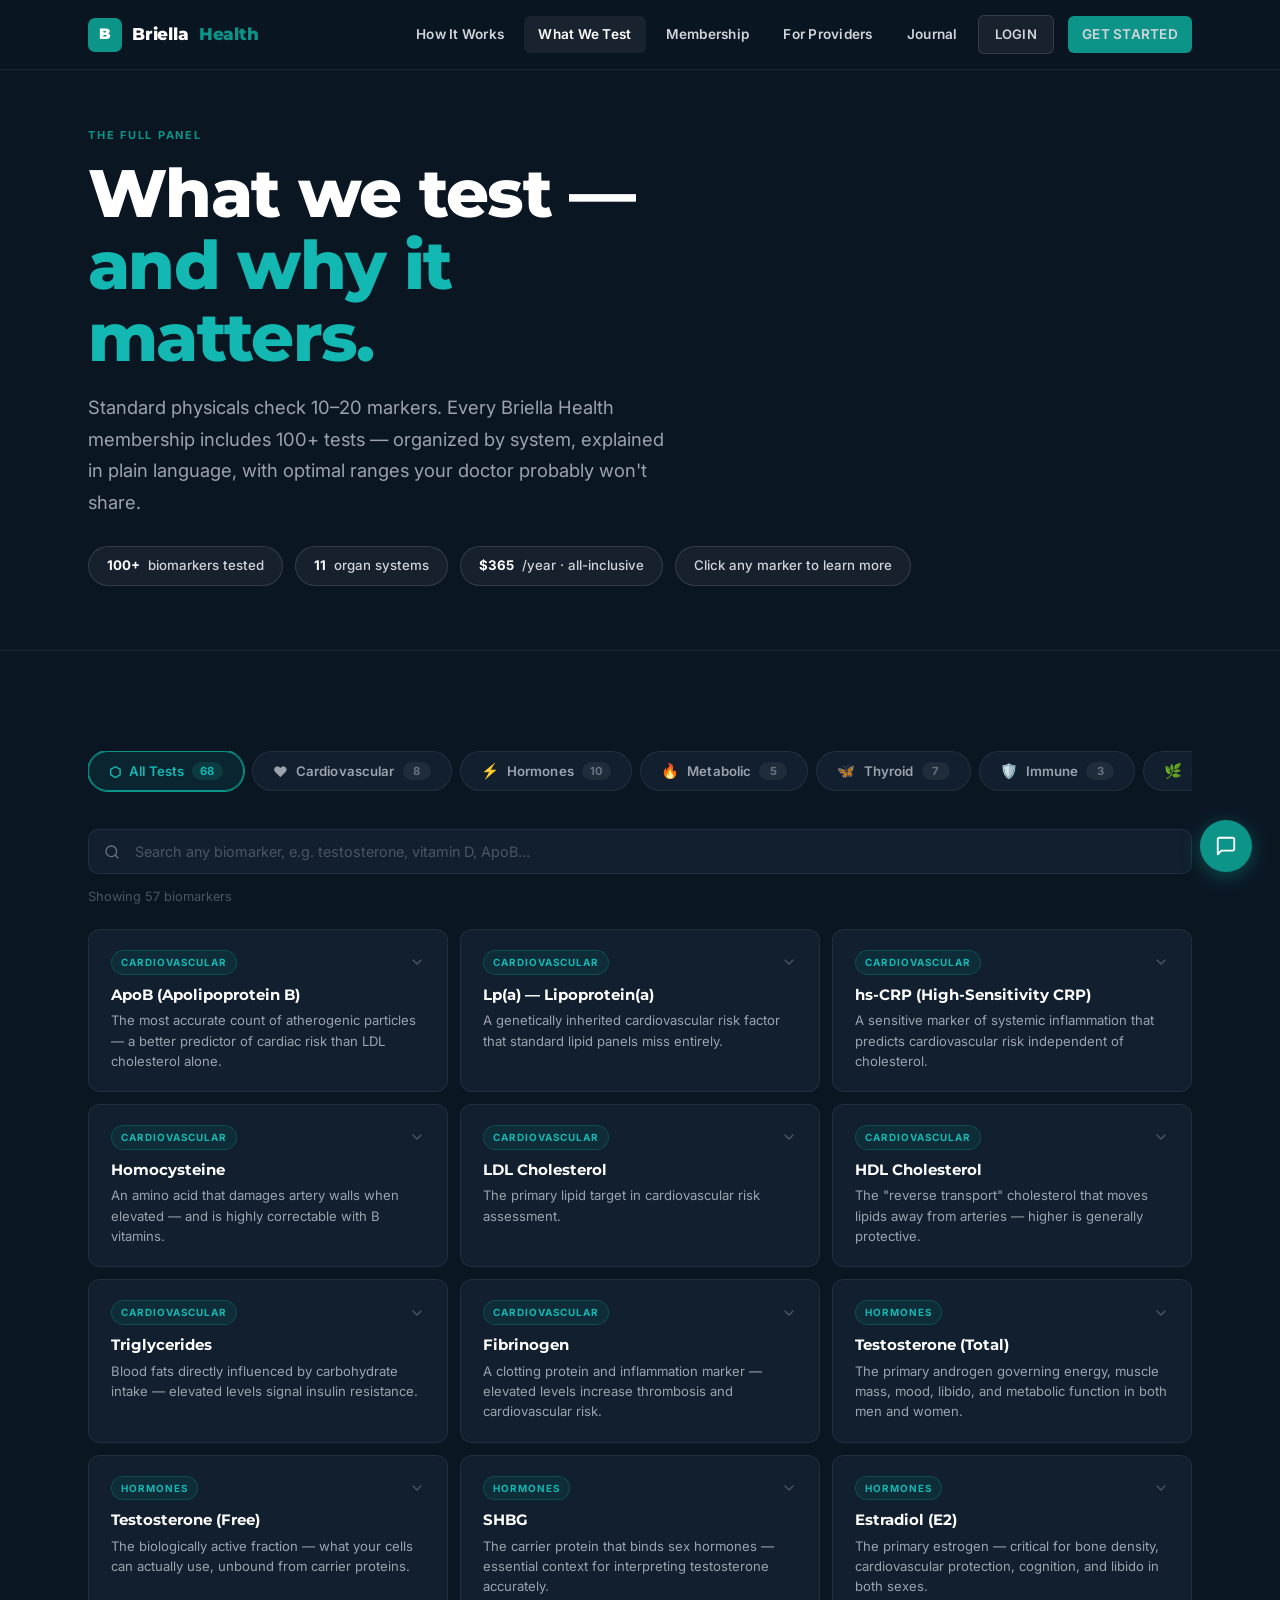
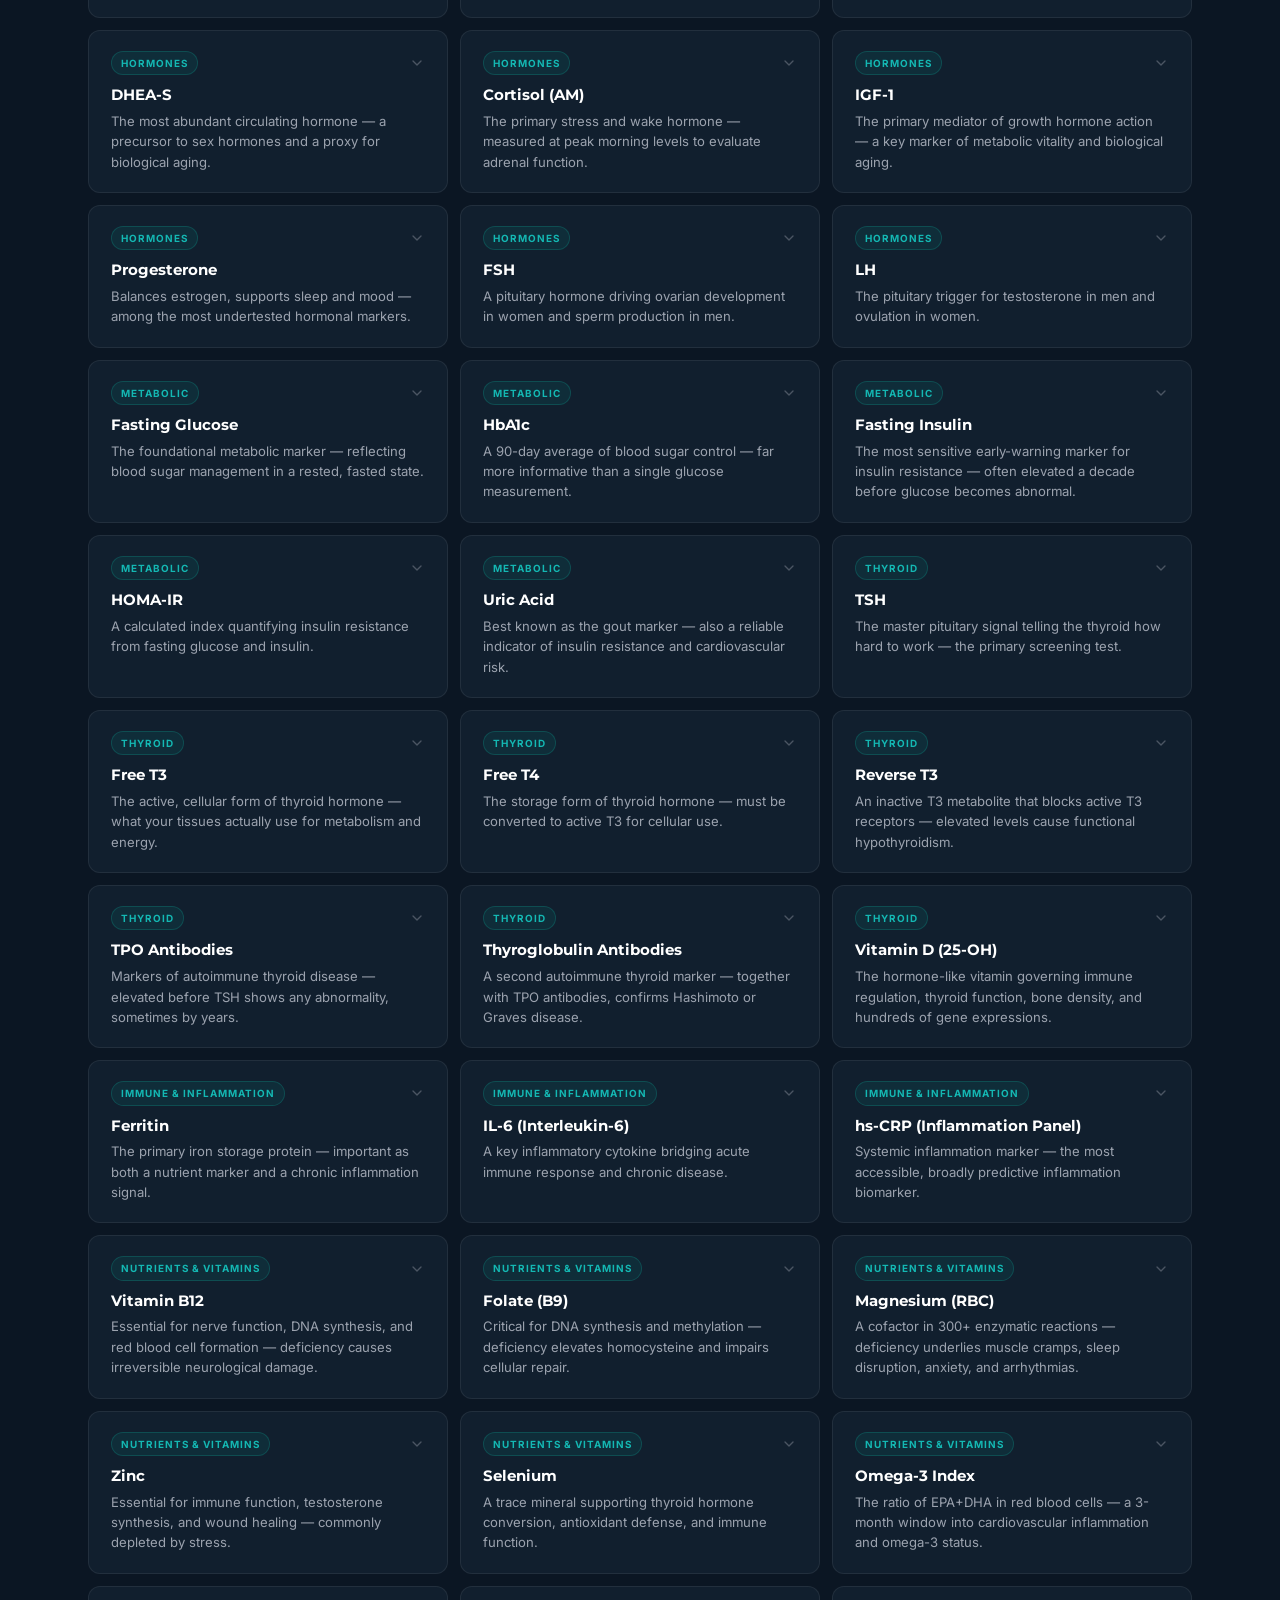
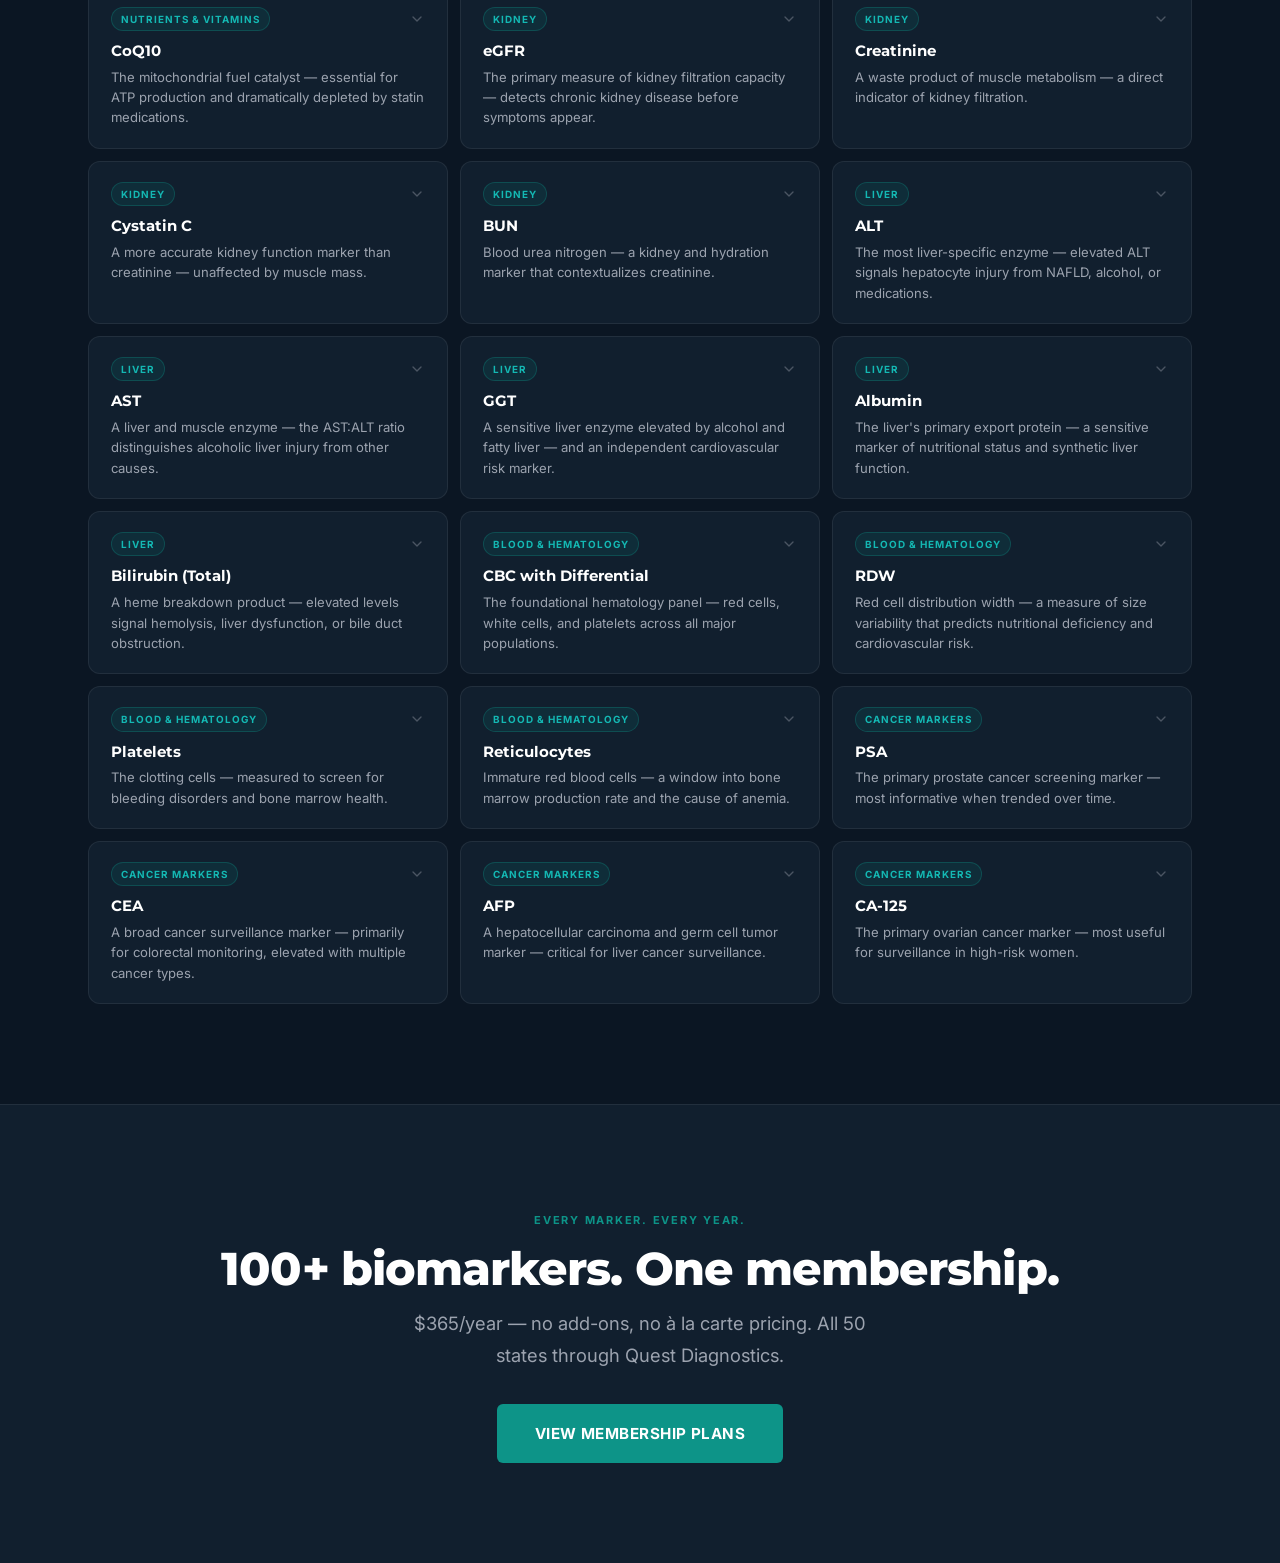
==== commit 33efc26c: "Fix nav, help button, photos + add Journal page Nav (all pages): - Standardized nav across index, ho" ====
--- a/biomarkers.html
+++ b/biomarkers.html
@@ -248,6 +248,7 @@
       <a href="biomarkers.html" class="active">What We Test</a>
       <a href="membership.html">Membership</a>
       <a href="for-providers.html">For Providers</a>
+      <a href="blog.html">Journal</a>
       <a href="login.html" class="btn btn-ghost" style="font-size:0.82rem;padding:8px 16px;">Login</a>
       <a href="signup.html" class="btn btn-primary nav-cta">Get Started</a>
     </div>
@@ -489,31 +490,60 @@
 renderBiomarkers(biomarkers);
 </script>
 
-<!-- Floating Help Button -->
-<button class="help-btn" id="helpBtn" onclick="toggleHelp()" aria-label="Help">?</button>
+
+<!-- ===== FLOATING HELP ===== -->
+<style>
+/* ===== HELP BUTTON (inline) ===== */
+.help-btn{position:fixed;bottom:28px;right:28px;width:52px;height:52px;border-radius:50%;background:#0d9488;color:#fff;border:none;cursor:pointer;box-shadow:0 4px 20px rgba(13,148,136,0.45);z-index:9000;transition:background .15s,transform .15s;display:flex;align-items:center;justify-content:center;}
+.help-btn:hover{background:#14b8b3;transform:scale(1.08);}
+.help-overlay{position:fixed;bottom:92px;right:28px;z-index:9001;opacity:0;pointer-events:none;transform:translateY(12px) scale(.97);transition:all .22s ease;width:300px;}
+.help-overlay.open{opacity:1;pointer-events:all;transform:translateY(0) scale(1);}
+.help-panel{background:#111f2e;border:1px solid rgba(255,255,255,0.12);border-radius:16px;padding:24px;box-shadow:0 20px 60px rgba(0,0,0,.55);}
+.help-panel-header{display:flex;justify-content:space-between;align-items:center;margin-bottom:16px;}
+.help-panel-title{font-weight:700;font-size:.95rem;color:#fff;}
+.help-panel-close{background:none;border:none;color:#6b7280;font-size:1.4rem;cursor:pointer;line-height:1;padding:0;}
+.help-panel-close:hover{color:#fff;}
+.help-links-list{display:flex;flex-direction:column;gap:8px;margin-bottom:20px;}
+.help-link{display:block;padding:10px 14px;background:rgba(255,255,255,0.04);border:1px solid rgba(255,255,255,0.08);border-radius:9px;font-size:.82rem;color:#d1d5db;text-decoration:none;transition:all .15s;}
+.help-link:hover{border-color:rgba(13,148,136,0.4);color:#14b8b3;background:rgba(13,148,136,0.08);}
+.help-divider{border:none;border-top:1px solid rgba(255,255,255,0.07);margin:16px 0;}
+.help-email-btn{display:block;width:100%;padding:11px;border-radius:9px;background:#0d9488;color:#fff;text-align:center;text-decoration:none;font-weight:700;font-size:.85rem;transition:background .15s;}
+.help-email-btn:hover{background:#14b8b3;}
+</style>
+<button class="help-btn" onclick="toggleHelpPanel()" aria-label="Chat with us">
+  <svg width="22" height="22" viewBox="0 0 24 24" fill="none" stroke="currentColor" stroke-width="2" stroke-linecap="round" stroke-linejoin="round">
+    <path d="M21 15a2 2 0 0 1-2 2H7l-4 4V5a2 2 0 0 1 2-2h14a2 2 0 0 1 2 2z"/>
+  </svg>
+</button>
 <div class="help-overlay" id="helpOverlay">
   <div class="help-panel">
     <div class="help-panel-header">
       <span class="help-panel-title">How can we help?</span>
-      <button class="help-panel-close" onclick="toggleHelp()">&#215;</button>
-    </div>
-    <div style="display:flex;flex-direction:column;gap:10px;margin-bottom:24px;">
+      <button class="help-panel-close" onclick="toggleHelpPanel()">&#215;</button>
+    </div>
+    <div class="help-links-list">
       <a href="how-it-works.html" class="help-link">How does Briella Health work?</a>
       <a href="biomarkers.html" class="help-link">What biomarkers do you test?</a>
-      <a href="membership.html" class="help-link">What's included in my membership?</a>
-      <a href="membership.html#faq" class="help-link">Can I use my HSA or FSA?</a>
+      <a href="membership.html" class="help-link">What&#39;s included in my membership?</a>
+      <a href="membership.html" class="help-link">Can I use my HSA or FSA?</a>
       <a href="signup.html" class="help-link">Create a new account</a>
-    </div>
-    <div style="padding-top:16px;border-top:1px solid var(--border);text-align:center;">
-      <p style="font-size:0.82rem;color:var(--gray-400);margin-bottom:12px;">Still have a question?</p>
-      <a href="mailto:hello@briellahealth.com" class="btn btn-primary" style="width:100%;display:block;text-align:center;">Email Us</a>
-      <p style="font-size:0.75rem;color:var(--gray-600);margin-top:10px;">We typically respond within 1 business day.</p>
-    </div>
+      <a href="login.html" class="help-link">Log in to my account</a>
+    </div>
+    <hr class="help-divider">
+    <p style="font-size:.78rem;color:#9ca3af;text-align:center;margin-bottom:12px;">Still have a question?</p>
+    <a href="mailto:hello@briellahealth.com" class="help-email-btn">Email Us</a>
+    <p style="font-size:.72rem;color:#6b7280;text-align:center;margin-top:10px;">We typically respond within 1 business day.</p>
   </div>
 </div>
 <script>
-function toggleHelp(){document.getElementById('helpOverlay').classList.toggle('open');}
-document.addEventListener('keydown',e=>{if(e.key==='Escape')document.getElementById('helpOverlay').classList.remove('open');});
+(function(){
+  function toggleHelpPanel(){
+    var o=document.getElementById('helpOverlay');
+    if(o) o.classList.toggle('open');
+  }
+  window.toggleHelpPanel=toggleHelpPanel;
+  document.addEventListener('keydown',function(e){if(e.key==='Escape'){var o=document.getElementById('helpOverlay');if(o)o.classList.remove('open');}});
+})();
 </script>
 </body>
 </html>
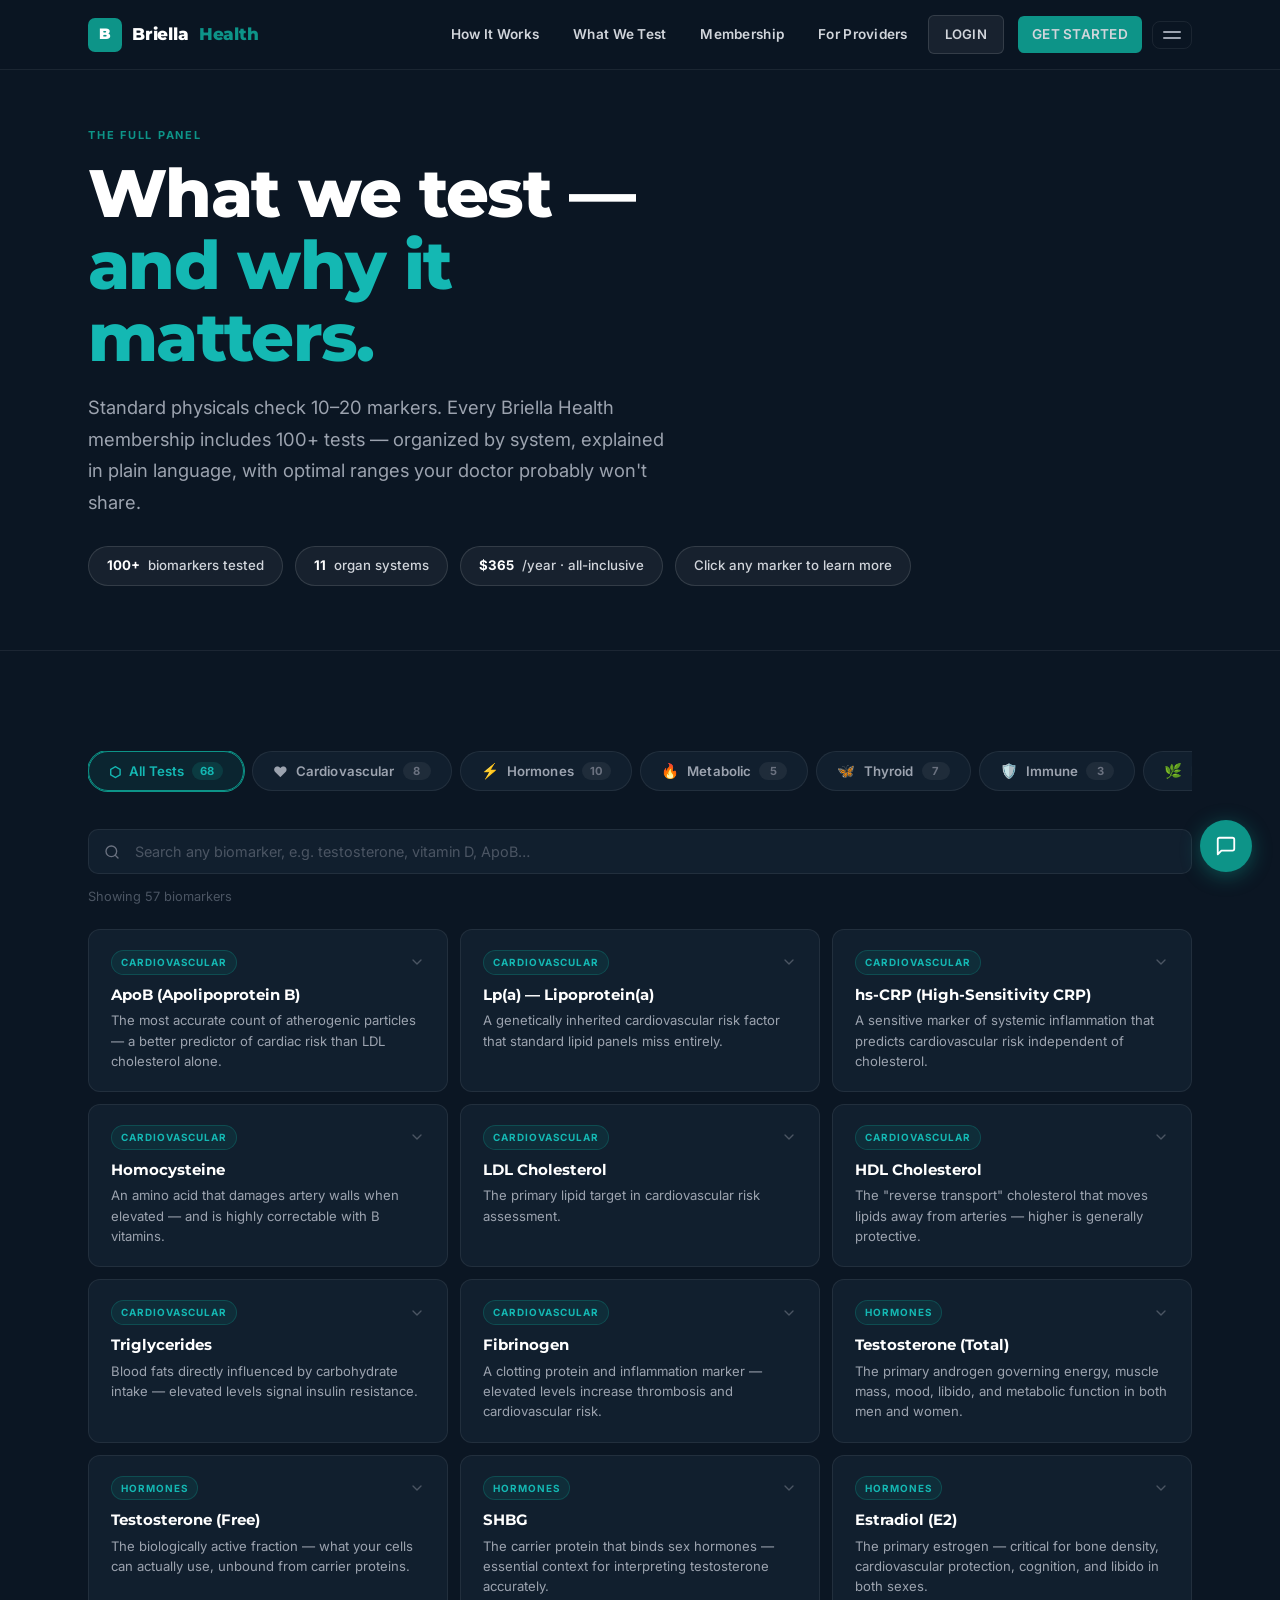
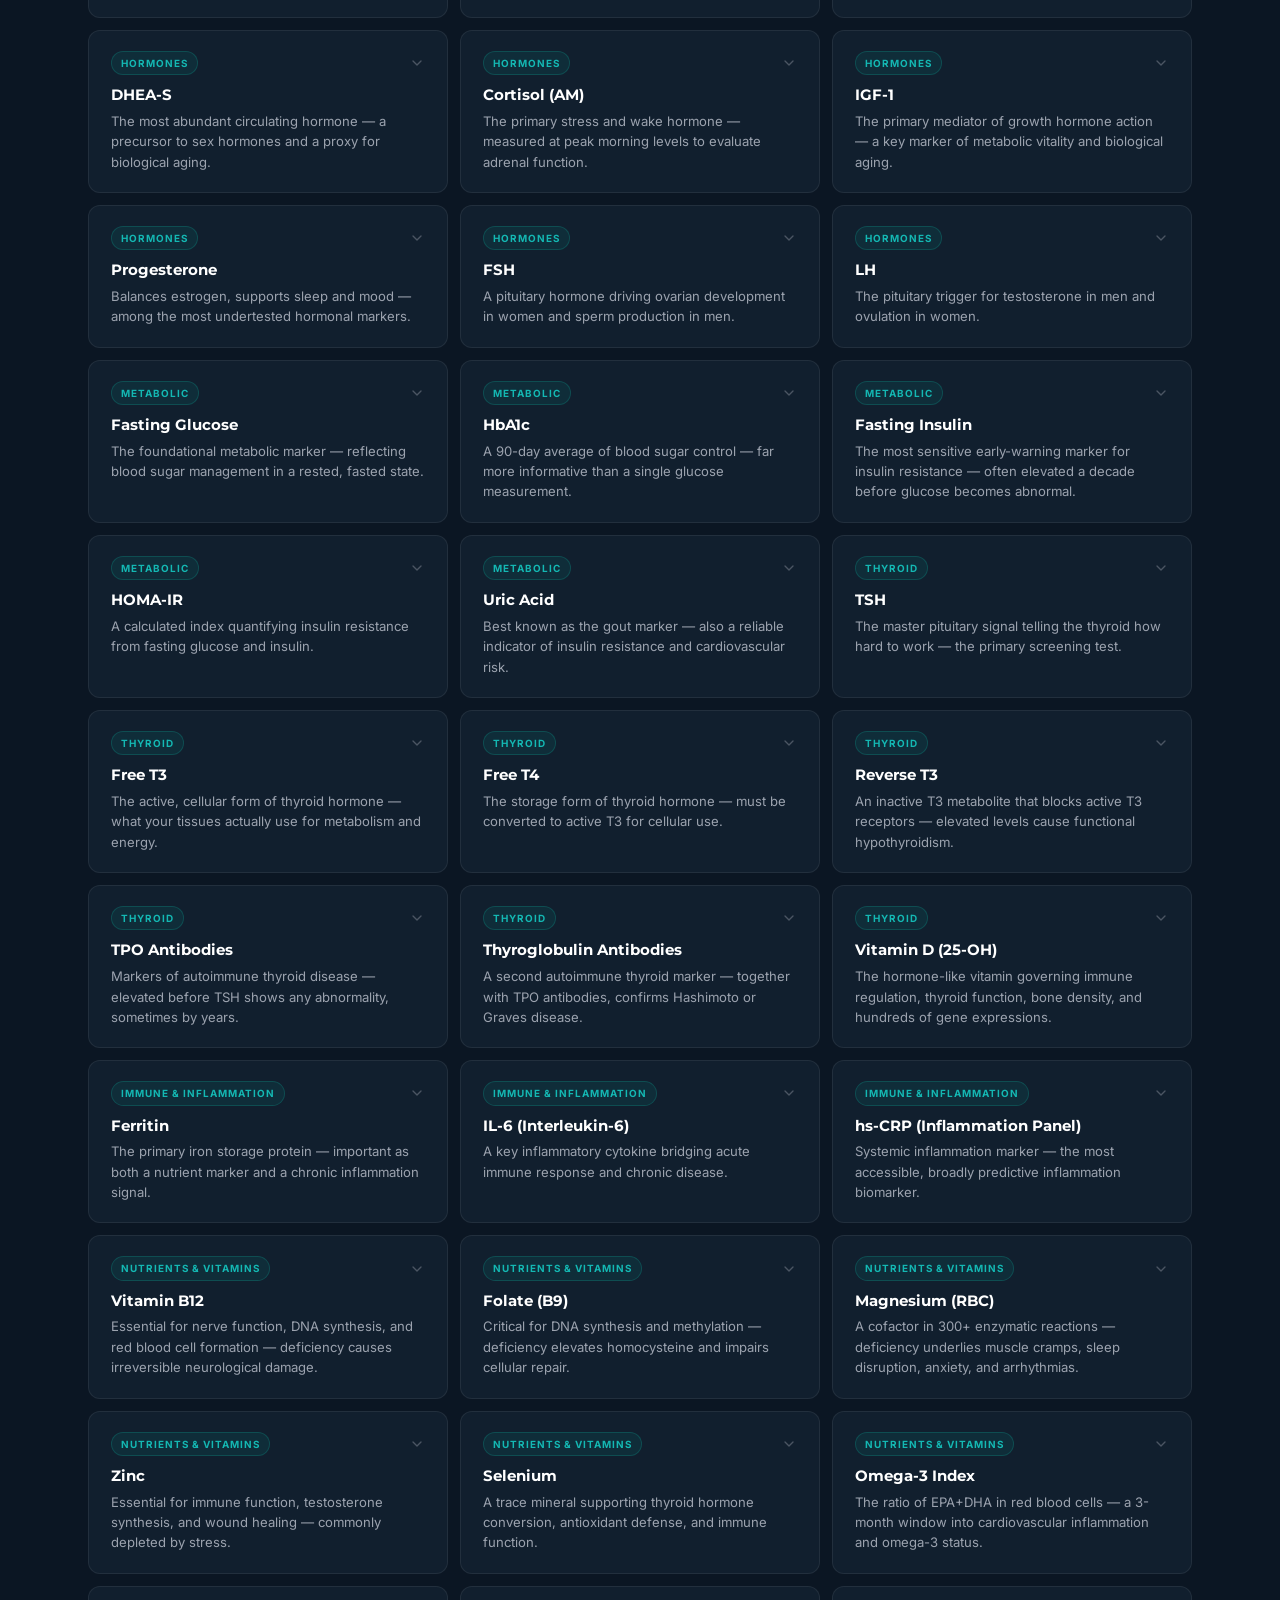
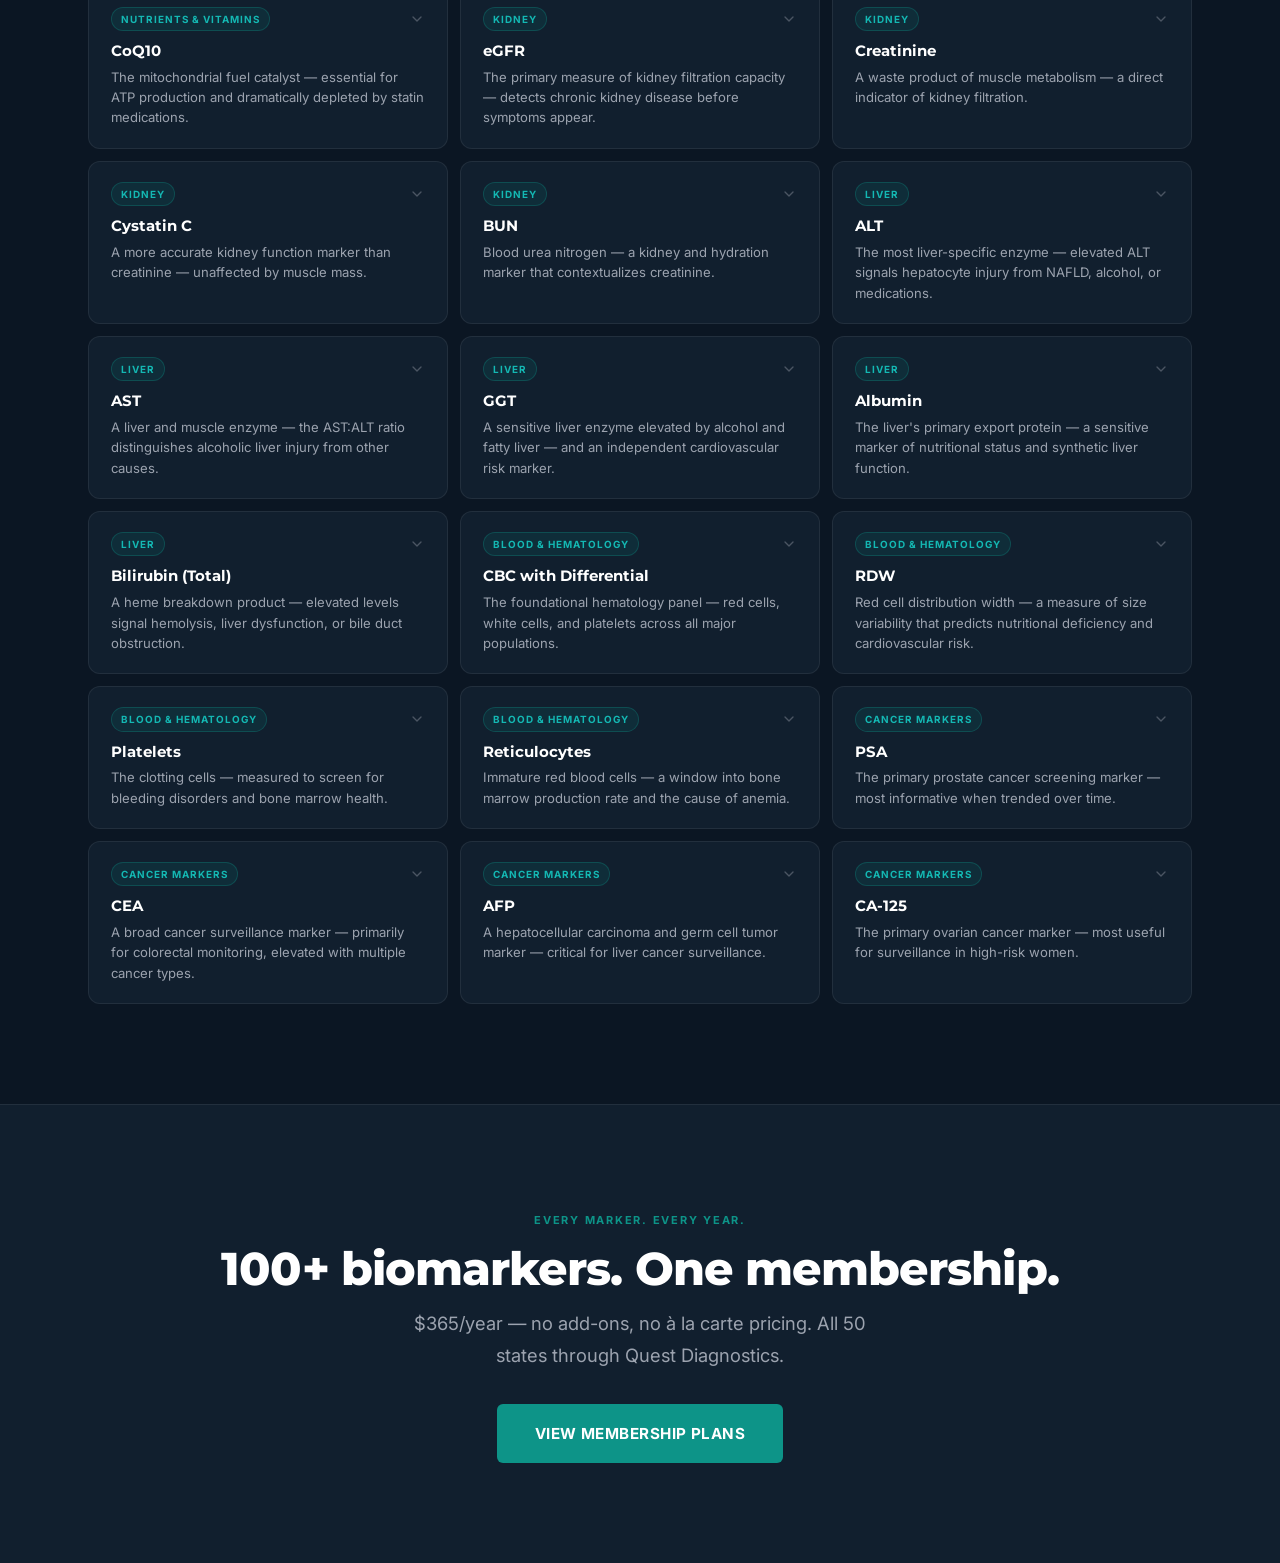
==== commit 54b3b52f: "Add hamburger mega-dropdown nav + fix logo layout - Remove Journal from top nav bar on all 6 public " ====
--- a/biomarkers.html
+++ b/biomarkers.html
@@ -238,25 +238,72 @@
 <body>
 
 <nav>
-  <div class="nav-inner">
-    <a href="index.html" class="nav-logo">
-      <div class="logo-mark">B</div>
-      Briella <span>Health</span>
-    </a>
-    <div class="nav-links" id="navLinks">
-      <a href="how-it-works.html">How It Works</a>
-      <a href="biomarkers.html" class="active">What We Test</a>
-      <a href="membership.html">Membership</a>
-      <a href="for-providers.html">For Providers</a>
-      <a href="blog.html">Journal</a>
-      <a href="login.html" class="btn btn-ghost" style="font-size:0.82rem;padding:8px 16px;">Login</a>
-      <a href="signup.html" class="btn btn-primary nav-cta">Get Started</a>
-    </div>
-    <button class="nav-toggle" onclick="document.getElementById('navLinks').classList.toggle('open')" aria-label="Menu">
-      <svg width="22" height="22" viewBox="0 0 24 24" fill="none" stroke="currentColor" stroke-width="2"><line x1="3" y1="6" x2="21" y2="6"/><line x1="3" y1="12" x2="21" y2="12"/><line x1="3" y1="18" x2="21" y2="18"/></svg>
-    </button>
-  </div>
-</nav>
+      <div class="nav-inner">
+        <a href="index.html" class="nav-logo">
+          <div class="logo-mark">B</div>
+          Briella <span>Health</span>
+        </a>
+        <div class="nav-links" id="navLinks">
+          <a href="how-it-works.html">How It Works</a>
+          <a href="biomarkers.html">What We Test</a>
+          <a href="membership.html">Membership</a>
+          <a href="for-providers.html">For Providers</a>
+          <a href="login.html" class="btn btn-ghost" style="font-size:0.82rem;padding:8px 16px;">Login</a>
+          <a href="signup.html" class="btn btn-primary nav-cta">Get Started</a>
+          <button class="nav-more-btn" id="navMoreBtn" onclick="toggleNavDropdown()" aria-label="More">
+            <span class="more-bar"></span>
+            <span class="more-bar"></span>
+          </button>
+        </div>
+        <button class="nav-toggle" onclick="document.getElementById('navLinks').classList.toggle('open')" aria-label="Menu">
+          <svg width="22" height="22" viewBox="0 0 24 24" fill="none" stroke="currentColor" stroke-width="2"><line x1="3" y1="6" x2="21" y2="6"/><line x1="3" y1="12" x2="21" y2="12"/><line x1="3" y1="18" x2="21" y2="18"/></svg>
+        </button>
+      </div>
+      <div class="nav-dropdown" id="navDropdown">
+        <div class="nav-dropdown-inner">
+          <div class="nav-dropdown-cols">
+            <div class="nav-dropdown-col">
+              <div class="nav-dropdown-col-title">Explore</div>
+              <a href="blog.html" class="nav-dropdown-link">
+                <span class="nav-dropdown-label">Journal</span>
+                <span class="nav-dropdown-desc">Physician-written health insights &amp; articles</span>
+              </a>
+              <a href="for-providers.html" class="nav-dropdown-link">
+                <span class="nav-dropdown-label">For Providers</span>
+                <span class="nav-dropdown-desc">Partner program for clinics &amp; practices</span>
+              </a>
+              <a href="mailto:hello@briellahealth.com" class="nav-dropdown-link">
+                <span class="nav-dropdown-label">Contact Us</span>
+                <span class="nav-dropdown-desc">hello@briellahealth.com</span>
+              </a>
+            </div>
+            <div class="nav-dropdown-col">
+              <div class="nav-dropdown-col-title">Quick Links</div>
+              <a href="membership.html" class="nav-dropdown-link">
+                <span class="nav-dropdown-label">Pricing</span>
+                <span class="nav-dropdown-desc">$365/year — all-inclusive membership</span>
+              </a>
+              <a href="how-it-works.html" class="nav-dropdown-link">
+                <span class="nav-dropdown-label">How It Works</span>
+                <span class="nav-dropdown-desc">From sign-up to results in 3 steps</span>
+              </a>
+              <a href="signup.html" class="nav-dropdown-link">
+                <span class="nav-dropdown-label">Gift a Membership</span>
+                <span class="nav-dropdown-desc">Give the gift of comprehensive health data</span>
+              </a>
+            </div>
+            <div class="nav-dropdown-col">
+              <div class="nav-dropdown-card">
+                <div class="eyebrow">Now Enrolling</div>
+                <p class="nav-dropdown-card-title">100+ biomarkers.<br><em>$365/year.</em></p>
+                <p class="nav-dropdown-card-body">No insurance required. HSA/FSA eligible. Quest Diagnostics nationwide.</p>
+                <a href="signup.html" class="btn btn-primary" style="display:inline-block;">Get Started &rarr;</a>
+              </div>
+            </div>
+          </div>
+        </div>
+      </div>
+    </nav>
 
 <!-- ===== HERO ===== -->
 <section style="padding:120px 0 64px; border-bottom: 1px solid var(--border);">
@@ -545,5 +592,34 @@
   document.addEventListener('keydown',function(e){if(e.key==='Escape'){var o=document.getElementById('helpOverlay');if(o)o.classList.remove('open');}});
 })();
 </script>
-</body>
+
+    <script>
+    /* ---- Nav dropdown ---- */
+    function toggleNavDropdown() {
+      var dd = document.getElementById('navDropdown');
+      var btn = document.getElementById('navMoreBtn');
+      if (!dd) return;
+      var isOpen = dd.classList.contains('open');
+      dd.classList.toggle('open', !isOpen);
+      btn.classList.toggle('open', !isOpen);
+    }
+    document.addEventListener('click', function(e) {
+      var btn = document.getElementById('navMoreBtn');
+      var dd  = document.getElementById('navDropdown');
+      if (!btn || !dd) return;
+      if (!btn.contains(e.target) && !dd.contains(e.target)) {
+        dd.classList.remove('open');
+        btn.classList.remove('open');
+      }
+    });
+    document.addEventListener('keydown', function(e) {
+      if (e.key === 'Escape') {
+        var dd  = document.getElementById('navDropdown');
+        var btn = document.getElementById('navMoreBtn');
+        if (dd) dd.classList.remove('open');
+        if (btn) btn.classList.remove('open');
+      }
+    });
+    </script>
+  </body>
 </html>
--- a/styles.css
+++ b/styles.css
@@ -1054,3 +1054,148 @@
   color: var(--teal-light);
   background: var(--teal-dim);
 }
+
+/* ===== LOGO FIX ===== */
+.nav-logo {
+  flex-shrink: 0;
+  white-space: nowrap;
+}
+
+/* ===== HAMBURGER / MORE BUTTON ===== */
+.nav-more-btn {
+  display: flex;
+  flex-direction: column;
+  gap: 4px;
+  padding: 9px 10px;
+  background: none;
+  border: 1px solid var(--border);
+  border-radius: 8px;
+  cursor: pointer;
+  transition: border-color 0.15s;
+  margin-left: 4px;
+  flex-shrink: 0;
+}
+.nav-more-btn:hover,
+.nav-more-btn.open {
+  border-color: var(--teal-border);
+}
+.more-bar {
+  display: block;
+  width: 18px;
+  height: 2px;
+  background: var(--gray-400);
+  border-radius: 2px;
+  transition: background 0.15s;
+}
+.nav-more-btn:hover .more-bar,
+.nav-more-btn.open .more-bar {
+  background: var(--teal-light);
+}
+
+/* ===== MEGA DROPDOWN ===== */
+.nav-dropdown {
+  position: absolute;
+  top: 100%;
+  left: 0;
+  right: 0;
+  background: var(--bg-card);
+  border-top: 1px solid var(--border);
+  border-bottom: 1px solid var(--border);
+  box-shadow: 0 16px 48px rgba(0,0,0,0.45);
+  z-index: 1000;
+  display: none;
+}
+.nav-dropdown.open {
+  display: block;
+}
+.nav-dropdown-inner {
+  max-width: 1100px;
+  margin: 0 auto;
+  padding: 40px 48px;
+}
+.nav-dropdown-cols {
+  display: grid;
+  grid-template-columns: 1fr 1fr 1.1fr;
+  gap: 48px;
+}
+.nav-dropdown-col {
+  display: flex;
+  flex-direction: column;
+}
+.nav-dropdown-col-title {
+  font-size: 0.65rem;
+  font-weight: 700;
+  letter-spacing: 0.1em;
+  text-transform: uppercase;
+  color: var(--gray-500);
+  margin-bottom: 12px;
+}
+.nav-dropdown-link {
+  display: block;
+  padding: 14px 0;
+  border-bottom: 1px solid var(--border);
+  text-decoration: none;
+  transition: all 0.15s;
+}
+.nav-dropdown-link:last-child {
+  border-bottom: none;
+}
+.nav-dropdown-label {
+  display: block;
+  font-weight: 600;
+  font-size: 0.88rem;
+  color: var(--white);
+  margin-bottom: 3px;
+  transition: color 0.15s;
+}
+.nav-dropdown-desc {
+  display: block;
+  font-size: 0.78rem;
+  color: var(--gray-500);
+  line-height: 1.45;
+}
+.nav-dropdown-link:hover .nav-dropdown-label {
+  color: var(--teal-light);
+}
+.nav-dropdown-card {
+  background: linear-gradient(135deg, #0a1825, #0b2535);
+  border: 1px solid var(--teal-border);
+  border-radius: 14px;
+  padding: 28px 24px;
+  height: 100%;
+  box-sizing: border-box;
+}
+.nav-dropdown-card .eyebrow {
+  font-size: 0.65rem;
+  margin-bottom: 14px;
+}
+.nav-dropdown-card-title {
+  font-size: 1.15rem;
+  font-weight: 700;
+  color: var(--white);
+  line-height: 1.3;
+  margin-bottom: 10px;
+}
+.nav-dropdown-card-title em {
+  font-style: normal;
+  color: var(--teal-light);
+}
+.nav-dropdown-card-body {
+  font-size: 0.8rem;
+  color: var(--gray-400);
+  margin-bottom: 22px;
+  line-height: 1.5;
+}
+
+@media (max-width: 900px) {
+  .nav-dropdown-cols {
+    grid-template-columns: 1fr;
+    gap: 0;
+  }
+  .nav-dropdown-inner {
+    padding: 24px 20px;
+  }
+  .nav-more-btn {
+    display: flex;
+  }
+}
